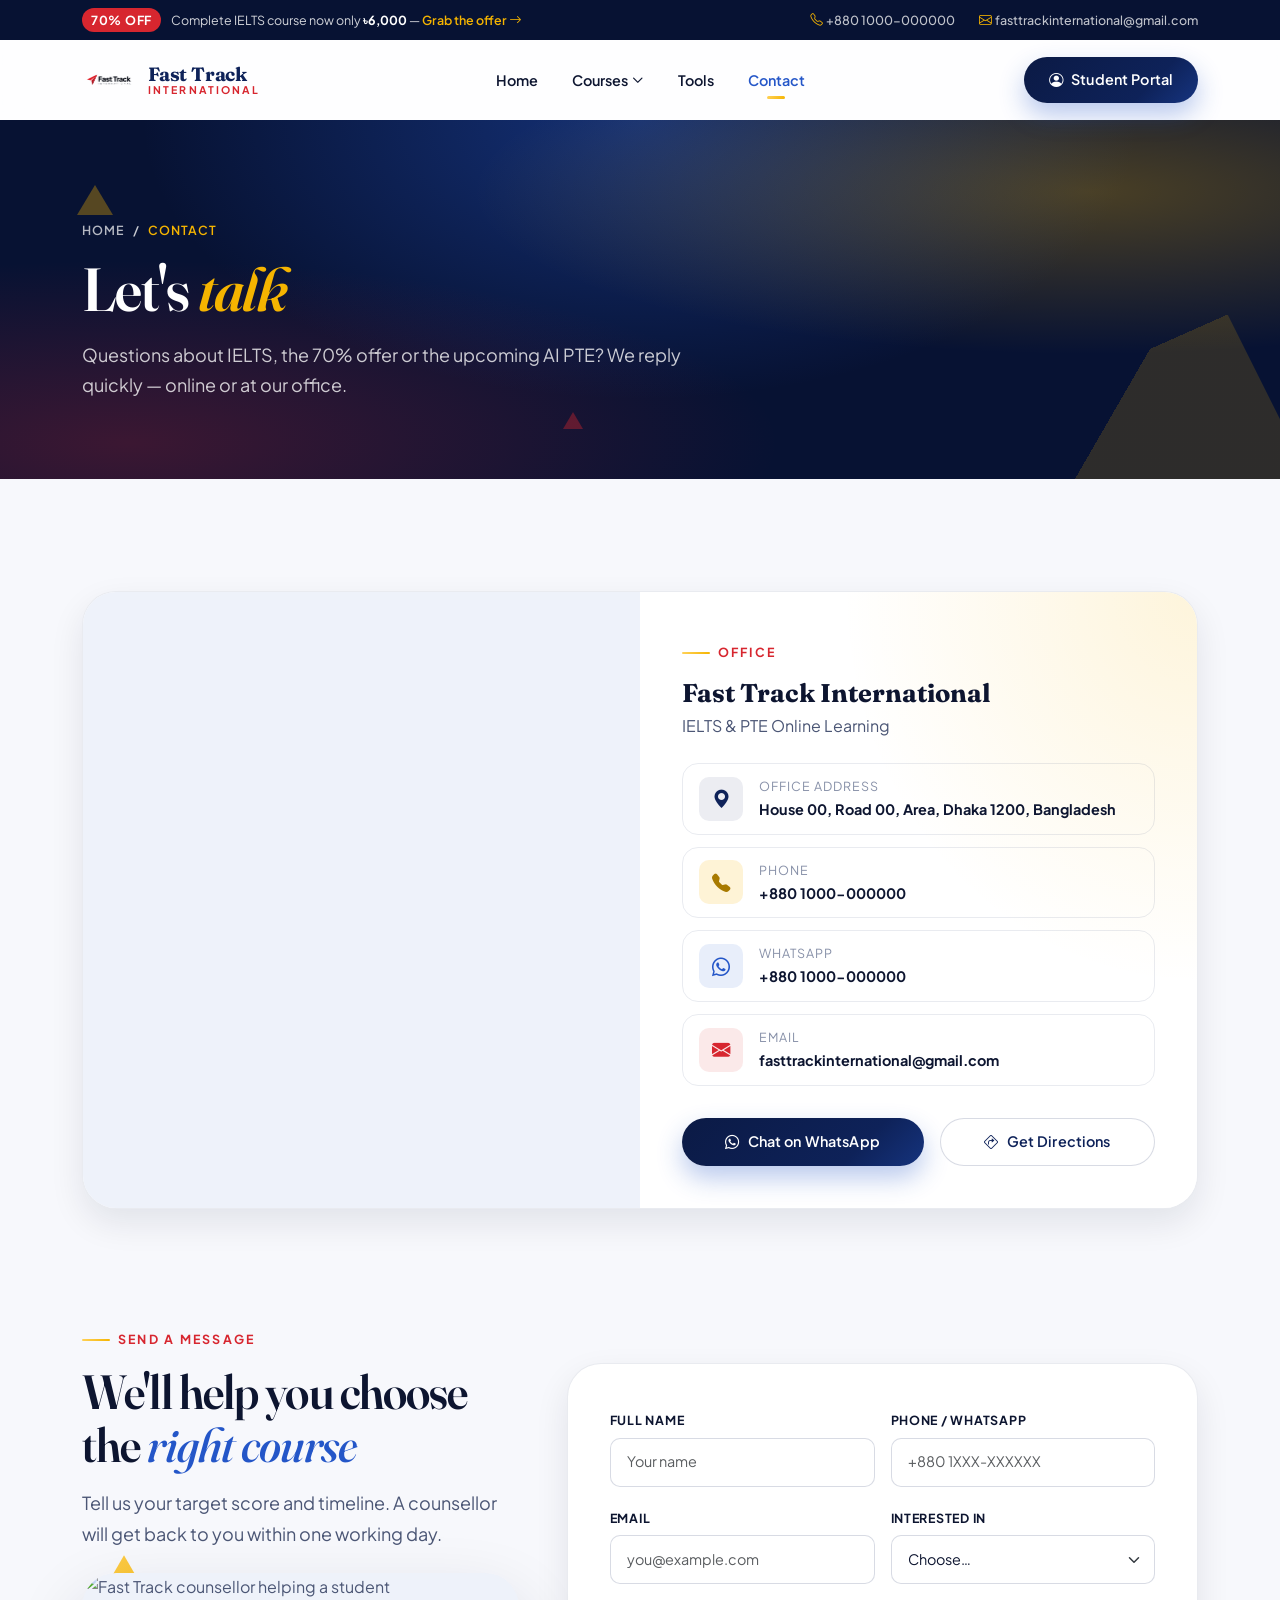
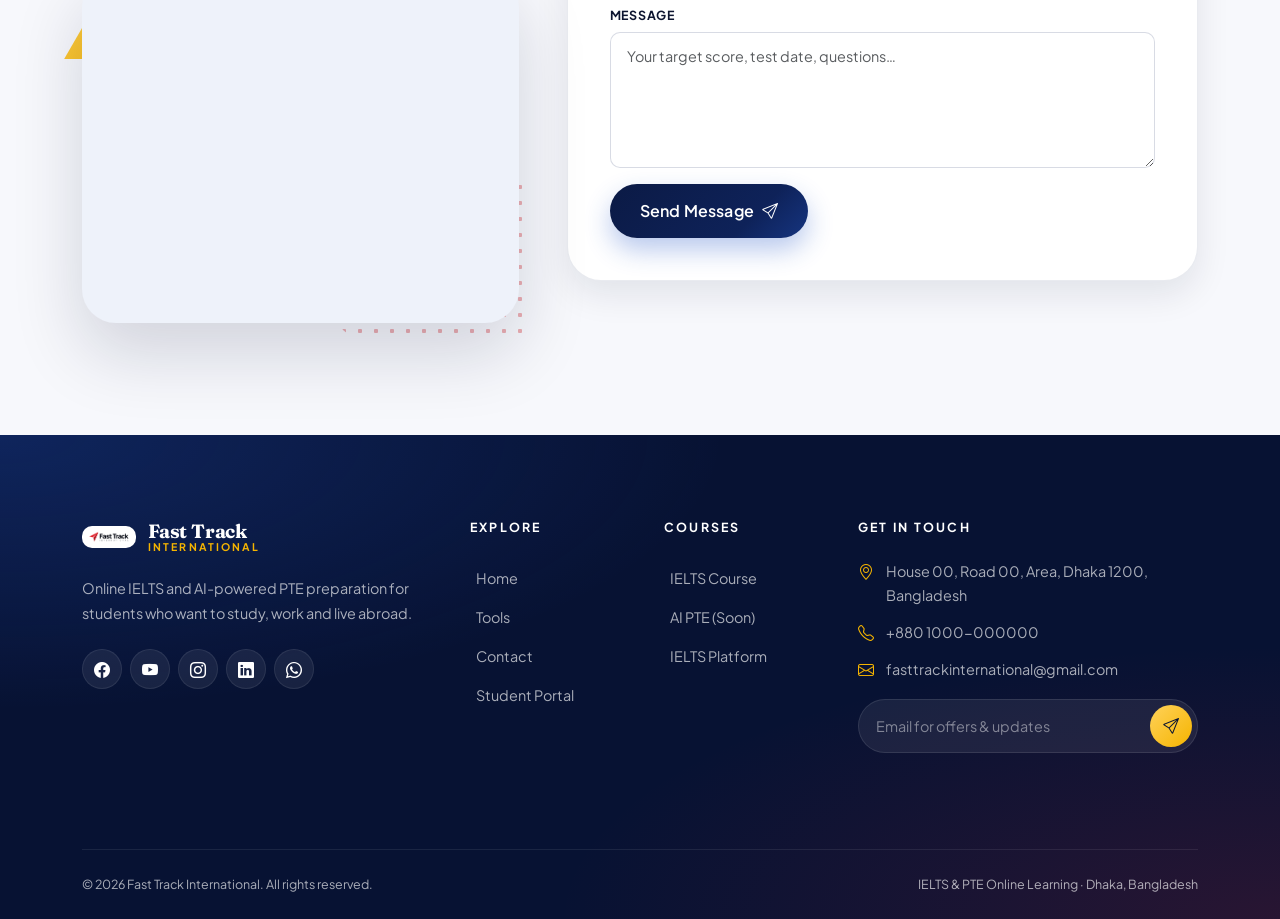
==== contact.html @ 52367333 "first commit" ====
<!DOCTYPE html>
<html lang="en">
<head>
  <meta charset="UTF-8">
  <meta name="viewport" content="width=device-width, initial-scale=1">
  <title>Contact | Fast Track International</title>
  <meta name="description" content="Contact Fast Track International — office address, phone, WhatsApp, email and map.">
  <meta name="theme-color" content="#0e2259">
  <meta property="og:title" content="Contact | Fast Track International">
  <meta property="og:description" content="Contact Fast Track International — office address, phone, WhatsApp, email and map.">
  <meta property="og:image" content="images/logo.jpg">
  <link rel="icon" type="image/png" href="images/favicon.png">

  <!-- Fonts -->
  <link rel="preconnect" href="https://fonts.googleapis.com">
  <link rel="preconnect" href="https://fonts.gstatic.com" crossorigin>
  <link href="https://fonts.googleapis.com/css2?family=Fraunces:ital,opsz,wght@0,9..144,500;0,9..144,600;0,9..144,700;0,9..144,800;1,9..144,500&family=Plus+Jakarta+Sans:wght@400;500;600;700;800&display=swap" rel="stylesheet">

  <!-- Bootstrap 5.3 + Bootstrap Icons -->
  <link href="https://cdn.jsdelivr.net/npm/bootstrap@5.3.3/dist/css/bootstrap.min.css" rel="stylesheet">
  <link href="https://cdn.jsdelivr.net/npm/bootstrap-icons@1.11.3/font/bootstrap-icons.min.css" rel="stylesheet">

  <link href="css/style.css" rel="stylesheet">
  <noscript><style>.reveal{opacity:1!important;transform:none!important}</style></noscript>
</head>
<body data-page="contact">

  <!-- ================= ANNOUNCEMENT BAR ================= -->
  <div class="topbar">
    <div class="container d-flex align-items-center justify-content-center justify-content-lg-between gap-3">
      <p class="m-0 text-center"><span class="tb-pill">70% OFF</span> Complete IELTS course now only <strong class="text-white">৳6,000</strong> — <a href="index.html#offer">Grab the offer <i class="bi bi-arrow-right"></i></a></p>
      <div class="topbar-links d-none d-lg-flex">
        <a href="tel:+8801000000000"><i class="bi bi-telephone"></i>+880 1000-000000</a>
        <a href="mailto:fasttrackinternational@gmail.com"><i class="bi bi-envelope"></i>fasttrackinternational@gmail.com</a>
      </div>
    </div>
  </div>

  <!-- ================= NAVBAR ================= -->
  <nav class="navbar navbar-expand-lg site-nav" aria-label="Main navigation">
    <div class="container">
      <a class="navbar-brand brand" href="index.html">
        <img src="images/logo-sm.jpg" alt="Fast Track International logo" width="54" height="47">
        <span class="brand-name"><strong>Fast Track</strong><small>International</small></span>
      </a>

      <button class="navbar-toggler" type="button" data-bs-toggle="collapse" data-bs-target="#siteMenu" aria-controls="siteMenu" aria-expanded="false" aria-label="Toggle navigation">
        <span></span><span></span><span></span>
      </button>

      <div class="collapse navbar-collapse" id="siteMenu">
        <ul class="navbar-nav mx-auto gap-lg-1">
          <li class="nav-item"><a class="nav-link" data-nav="home" href="index.html">Home</a></li>
          <li class="nav-item dropdown">
            <a class="nav-link dropdown-toggle" data-nav="courses" href="#" role="button" data-bs-toggle="dropdown" aria-expanded="false">Courses</a>
            <div class="dropdown-menu mega">
              <a class="mega-item" href="ielts.html">
                <span class="mi-icon mi-ielts">IELTS</span>
                <span><strong>IELTS Course <span class="tag-new">70% OFF</span></strong><small>Listening, Reading, Writing &amp; Speaking with certificate</small></span>
              </a>
              <a class="mega-item" href="pte.html">
                <span class="mi-icon mi-pte">PTE</span>
                <span><strong>AI PTE Course <span class="tag-soon">SOON</span></strong><small>AI scoring, mock tests &amp; analytics</small></span>
              </a>
            </div>
          </li>
          <li class="nav-item"><a class="nav-link" data-nav="tools" href="tools.html">Tools</a></li>
          <li class="nav-item"><a class="nav-link" data-nav="contact" href="contact.html">Contact</a></li>
        </ul>
        <a href="portal.html" class="btn btn-brand nav-cta" data-nav="portal"><i class="bi bi-person-circle"></i> Student Portal</a>
      </div>
    </div>
  </nav>

  <!-- ================= PAGE HEADER ================= -->
  <header class="page-hero">
    <span class="tri-deco" style="left:6%;top:18%;border-width:0 18px 30px 18px;border-color:transparent transparent rgba(245,180,0,.6) transparent"></span>
    <span class="tri-deco" style="left:44%;bottom:14%;border-width:0 10px 17px 10px;border-color:transparent transparent rgba(215,38,47,.7) transparent;animation-delay:-3s"></span>
    <div class="container">
      <nav class="crumbs" aria-label="Breadcrumb"><a href="index.html">Home</a> / <span>Contact</span></nav>
      <h1 class="reveal">Let's <em class='text-gold'>talk</em></h1>
      <p class="reveal" data-delay="120">Questions about IELTS, the 70% offer or the upcoming AI PTE? We reply quickly — online or at our office.</p>
    </div>
  </header>

  <!-- ================= MAP + CARD ================= -->
  <section class="section">
    <div class="container">
      <div class="location-wrap reveal">
        <div class="row g-0">
          <div class="col-lg-6">
            <div class="map-box">
              <!-- TODO: replace q= with your exact office address, or paste the embed URL from Google Maps → Share → Embed a map -->
              <iframe src="https://maps.google.com/maps?q=Dhaka%2C%20Bangladesh&z=14&output=embed" title="Fast Track International office on Google Maps" loading="lazy" referrerpolicy="no-referrer-when-downgrade" allowfullscreen></iframe>
            </div>
          </div>
          <div class="col-lg-6">
            <div class="contact-card">
              <span class="eyebrow">Office</span>
              <h3>Fast Track International</h3>
              <p class="m-0">IELTS &amp; PTE Online Learning</p>
              <!-- TODO: replace placeholder contact details -->
              <ul class="contact-list">
                <li><span class="ci ci-navy"><i class="bi bi-geo-alt-fill"></i></span><div><small>Office address</small><strong>House 00, Road 00, Area, Dhaka 1200, Bangladesh</strong></div></li>
                <li><span class="ci ci-gold"><i class="bi bi-telephone-fill"></i></span><div><small>Phone</small><a href="tel:+8801000000000"><strong>+880 1000-000000</strong></a></div></li>
                <li><span class="ci ci-blue"><i class="bi bi-whatsapp"></i></span><div><small>WhatsApp</small><a href="https://wa.me/8801000000000"><strong>+880 1000-000000</strong></a></div></li>
                <li><span class="ci ci-red"><i class="bi bi-envelope-fill"></i></span><div><small>Email</small><a href="mailto:fasttrackinternational@gmail.com"><strong>fasttrackinternational@gmail.com</strong></a></div></li>
              </ul>
              <div class="d-flex flex-wrap gap-3">
                <a href="https://wa.me/8801000000000" class="btn btn-brand flex-fill"><i class="bi bi-whatsapp"></i> Chat on WhatsApp</a>
                <a href="https://www.google.com/maps/search/?api=1&query=Dhaka%2C%20Bangladesh" class="btn btn-ghost flex-fill"><i class="bi bi-sign-turn-right"></i> Get Directions</a>
              </div>
            </div>
          </div>
        </div>
      </div>
    </div>
  </section>

  <!-- ================= FORM ================= -->
  <section class="section pt-0 overflow-hidden">
    <div class="container">
      <div class="row g-4 g-lg-5 align-items-center">
        <div class="col-lg-5 reveal from-left">
          <span class="eyebrow">Send a message</span>
          <h2 class="section-title">We'll help you choose the <span class="italic-accent text-blue">right course</span></h2>
          <p class="section-lead mb-4">Tell us your target score and timeline. A counsellor will get back to you within one working day.</p>
          <div class="split-media d-none d-lg-block">
            <img src="https://picsum.photos/seed/ft-contact/720/576" alt="Fast Track counsellor helping a student" loading="lazy" width="720" height="576">
          </div>
        </div>
        <div class="col-lg-7 reveal from-right">
          <form class="form-card ft-form js-validate" data-success="Thanks! Your message has been sent — we'll reply soon.">
            <div class="row g-3">
              <div class="col-md-6"><label class="form-label" for="cName">Full name</label><input id="cName" type="text" class="form-control" placeholder="Your name" required><div class="invalid-feedback">Please enter your name.</div></div>
              <div class="col-md-6"><label class="form-label" for="cPhone">Phone / WhatsApp</label><input id="cPhone" type="tel" class="form-control" placeholder="+880 1XXX-XXXXXX" required><div class="invalid-feedback">Enter a valid phone number.</div></div>
              <div class="col-md-6"><label class="form-label" for="cEmail">Email</label><input id="cEmail" type="email" class="form-control" placeholder="you@example.com" required><div class="invalid-feedback">Enter a valid email.</div></div>
              <div class="col-md-6"><label class="form-label" for="cCourse">Interested in</label><select id="cCourse" class="form-select" required><option value="">Choose…</option><option>IELTS Course (70% OFF)</option><option>AI PTE (early access)</option><option>Not sure yet</option></select><div class="invalid-feedback">Please choose an option.</div></div>
              <div class="col-12"><label class="form-label" for="cMsg">Message</label><textarea id="cMsg" class="form-control" rows="5" placeholder="Your target score, test date, questions…" required></textarea><div class="invalid-feedback">Please write a short message.</div></div>
              <div class="col-12 d-flex flex-wrap align-items-center gap-3">
                <button type="submit" class="btn btn-brand btn-lg">Send Message <i class="bi bi-send"></i></button>
                <p class="form-msg m-0"></p>
              </div>
            </div>
          </form>
        </div>
      </div>
    </div>
  </section>

  <!-- ================= FOOTER (dark) ================= -->
  <footer class="site-footer">
    <!-- <span class="footer-word" aria-hidden="true">Fast Track</span> -->
    <div class="container">
      <div class="row g-4 g-lg-5">
        <div class="col-lg-4">
          <a href="index.html" class="brand">
            <img src="images/logo-sm.jpg" alt="Fast Track International logo" width="58" height="51" loading="lazy">
            <span class="brand-name"><strong>Fast Track</strong><small>International</small></span>
          </a>
          <p class="f-about">Online IELTS and AI-powered PTE preparation for students who want to study, work and live abroad.</p>
          <div class="socials">
            <a href="#" aria-label="Facebook"><i class="bi bi-facebook"></i></a>
            <a href="#" aria-label="YouTube"><i class="bi bi-youtube"></i></a>
            <a href="#" aria-label="Instagram"><i class="bi bi-instagram"></i></a>
            <a href="#" aria-label="LinkedIn"><i class="bi bi-linkedin"></i></a>
            <a href="https://wa.me/8801000000000" aria-label="WhatsApp"><i class="bi bi-whatsapp"></i></a>
          </div>
        </div>
        <div class="col-6 col-lg-2">
          <h5>Explore</h5>
          <ul class="f-links">
            <li><a href="index.html">Home</a></li>
            <li><a href="tools.html">Tools</a></li>
            <li><a href="contact.html">Contact</a></li>
            <li><a href="portal.html">Student Portal</a></li>
          </ul>
        </div>
        <div class="col-6 col-lg-2">
          <h5>Courses</h5>
          <ul class="f-links">
            <li><a href="ielts.html">IELTS Course</a></li>
            <li><a href="pte.html">AI PTE (Soon)</a></li>
            <li><a href="https://fasttrackielts.academy/">IELTS Platform</a></li>
          </ul>
        </div>
        <div class="col-lg-4">
          <h5>Get in touch</h5>
          <!-- TODO: replace placeholder contact details -->
          <ul class="f-contact">
            <li><i class="bi bi-geo-alt"></i><span>House 00, Road 00, Area, Dhaka 1200, Bangladesh</span></li>
            <li><i class="bi bi-telephone"></i><a href="tel:+8801000000000">+880 1000-000000</a></li>
            <li><i class="bi bi-envelope"></i><a href="mailto:fasttrackinternational@gmail.com">fasttrackinternational@gmail.com</a></li>
          </ul>
          <form class="f-news js-validate" data-success="Subscribed — thanks!">
            <label for="fNews" class="visually-hidden">Email for updates</label>
            <input id="fNews" type="email" placeholder="Email for offers &amp; updates" required>
            <button type="submit" aria-label="Subscribe"><i class="bi bi-send"></i></button>
            <span class="form-msg"></span>
          </form>
        </div>
      </div>

      <div class="f-bottom">
        <span>&copy; <span class="js-year">2026</span> Fast Track International. All rights reserved.</span>
        <span>IELTS &amp; PTE Online Learning · Dhaka, Bangladesh</span>
      </div>
    </div>
  </footer>

  <button type="button" id="toTop" class="to-top" aria-label="Back to top"><i class="bi bi-arrow-up"></i></button>

  <!-- Scripts -->
  <script src="https://cdn.jsdelivr.net/npm/jquery@3.7.1/dist/jquery.min.js"></script>
  <script src="https://cdn.jsdelivr.net/npm/bootstrap@5.3.3/dist/js/bootstrap.bundle.min.js"></script>
  <script src="js/main.js"></script>
</body>
</html>
---- css/style.css ----
/* =====================================================================
   Fast Track International — IELTS & PTE
   Global stylesheet (all pages)
   Palette from logo: Navy/Royal Blue · Golden Yellow · Red (+ neutrals)
   ===================================================================== */

/* ---------------------------------------------------------------------
   1. Design tokens
   --------------------------------------------------------------------- */
:root {
  /* Brand — max 3 primary hues */
  --navy-900: #071233;
  --navy-800: #0b1a45;
  --navy: #0e2259;
  --blue: #2456c8;
  --blue-300: #6f93ea;
  --gold: #f5b400;
  --gold-300: #ffd25a;
  --gold-50: #fff7dd;
  --red: #d7262f;
  --red-300: #f2606a;

  /* Neutrals */
  --white: #ffffff;
  --paper: #f7f8fc;
  --paper-2: #eef2fa;
  --ink: #0d1530;
  --text: #4b5675;
  --muted: #8790a8;
  --line: rgba(14, 34, 89, 0.09);
  --line-strong: rgba(14, 34, 89, 0.16);

  /* Gradients */
  --g-navy: linear-gradient(135deg, var(--navy-800) 0%, var(--navy) 45%, var(--blue) 100%);
  --g-gold: linear-gradient(135deg, var(--gold-300) 0%, var(--gold) 100%);
  --g-red: linear-gradient(135deg, var(--red-300) 0%, var(--red) 100%);
  --g-brand: linear-gradient(90deg, var(--blue) 0%, var(--gold) 55%, var(--red) 100%);
  --g-mesh:
    radial-gradient(at 8% 12%, rgba(36, 86, 200, 0.16) 0, transparent 42%),
    radial-gradient(at 92% 8%, rgba(245, 180, 0, 0.18) 0, transparent 40%),
    radial-gradient(at 85% 92%, rgba(215, 38, 47, 0.10) 0, transparent 42%),
    radial-gradient(at 15% 95%, rgba(14, 34, 89, 0.08) 0, transparent 40%);

  /* Typography */
  --ff-display: "Fraunces", Georgia, "Times New Roman", serif;
  --ff-body: "Plus Jakarta Sans", system-ui, -apple-system, "Segoe UI", Roboto, sans-serif;
  --fs-xs: 0.78rem;
  --fs-sm: 0.9rem;
  --fs-md: 1rem;
  --fs-lg: 1.125rem;
  --fs-h4: 1.15rem;
  --fs-h3: clamp(1.3rem, 1.1rem + 0.6vw, 1.6rem);
  --fs-h2: clamp(1.9rem, 1.3rem + 2.2vw, 3rem);
  --fs-h1: clamp(2.5rem, 1.5rem + 4vw, 4.6rem);
  --fw-reg: 400;
  --fw-med: 500;
  --fw-semi: 600;
  --fw-bold: 700;
  --fw-black: 800;
  --lh-tight: 1.1;
  --lh-base: 1.7;

  /* Spacing */
  --sp-1: 0.25rem;
  --sp-2: 0.5rem;
  --sp-3: 0.75rem;
  --sp-4: 1rem;
  --sp-5: 1.5rem;
  --sp-6: 2rem;
  --sp-7: 3rem;
  --sp-8: 4rem;
  --section-y: clamp(4.5rem, 3rem + 5vw, 8rem);
  --nav-h: 80px;

  /* Radius */
  --r-xs: 6px;
  --r-sm: 10px;
  --r-md: 16px;
  --r-lg: 24px;
  --r-xl: 34px;
  --r-pill: 999px;

  /* Shadows */
  --sh-xs: 0 1px 3px rgba(13, 21, 48, 0.06);
  --sh-sm: 0 4px 14px rgba(13, 21, 48, 0.06);
  --sh-md: 0 14px 34px rgba(13, 21, 48, 0.09);
  --sh-lg: 0 30px 70px rgba(13, 21, 48, 0.16);
  --sh-navy: 0 12px 26px rgba(36, 86, 200, 0.32);
  --sh-gold: 0 12px 26px rgba(245, 180, 0, 0.38);
  --sh-red: 0 12px 26px rgba(215, 38, 47, 0.3);

  /* Motion */
  --ease: cubic-bezier(0.22, 1, 0.36, 1);
  --t-fast: 0.2s;
  --t-base: 0.4s;
  --t-slow: 0.9s;
}

/* ---------------------------------------------------------------------
   2. Base
   --------------------------------------------------------------------- */
*, *::before, *::after { box-sizing: border-box; }
html { scroll-padding-top: var(--nav-h); }
body {
  font-family: var(--ff-body);
  font-size: var(--fs-md);
  line-height: var(--lh-base);
  color: var(--text);
  background: var(--paper);
  overflow-x: clip;
  -webkit-font-smoothing: antialiased;
}
h1, h2, h3, h4, h5, h6 { color: var(--ink); line-height: var(--lh-tight); font-weight: var(--fw-bold); }
.ff-display, h1, h2, .h-display { font-family: var(--ff-display); font-weight: 600; letter-spacing: -0.02em; font-variation-settings: "opsz" 96; }
a { color: var(--blue); text-decoration: none; transition: color var(--t-fast); }
a:hover { color: var(--red); }
img { max-width: 100%; height: auto; display: block; }
::selection { background: var(--gold); color: var(--navy-900); }
.text-gold { color: var(--gold) !important; }
.text-red { color: var(--red) !important; }
.text-blue { color: var(--blue) !important; }
.text-grad {
  background: var(--g-brand);
  background-size: 200% auto;
  -webkit-background-clip: text;
  background-clip: text;
  color: transparent;
  animation: gradShift 6s ease-in-out infinite alternate;
}
.italic-accent { font-style: italic; font-weight: 500; }
.bg-paper-2 { background: var(--paper-2); }
.mesh { background: var(--g-mesh), var(--white); }
.mesh-soft { background: var(--g-mesh), var(--paper-2); }

/* ---------------------------------------------------------------------
   3. Buttons
   --------------------------------------------------------------------- */
.btn {
  --bs-btn-font-weight: var(--fw-semi);
  display: inline-flex;
  align-items: center;
  justify-content: center;
  gap: var(--sp-2);
  padding: 0.78rem 1.55rem;
  border: 0;
  border-radius: var(--r-pill);
  font-size: var(--fs-sm);
  letter-spacing: 0.01em;
  transition: transform var(--t-base) var(--ease), box-shadow var(--t-base) var(--ease), background-position var(--t-base), color var(--t-fast), background-color var(--t-fast);
}
.btn-lg { padding: 0.95rem 1.9rem; font-size: var(--fs-md); }
.btn i { transition: transform var(--t-base) var(--ease); }
.btn:hover i.bi-arrow-right { transform: translateX(4px); }
.btn:hover i.bi-arrow-up-right, .btn:hover i.bi-box-arrow-up-right { transform: translate(2px, -2px); }
.btn:focus-visible { outline: 3px solid var(--gold); outline-offset: 3px; }

.btn-brand { background: var(--g-navy); background-size: 170% auto; color: var(--white); box-shadow: var(--sh-navy); }
.btn-brand:hover { color: var(--white); background-position: right center; transform: translateY(-2px); }
.btn-gold { background: var(--g-gold); color: var(--navy-900); box-shadow: var(--sh-gold); }
.btn-gold:hover { color: var(--navy-900); transform: translateY(-2px); }
.btn-red { background: var(--g-red); color: var(--white); box-shadow: var(--sh-red); }
.btn-red:hover { color: var(--white); transform: translateY(-2px); }
.btn-ghost { background: var(--white); color: var(--navy); border: 1px solid var(--line-strong); }
.btn-ghost:hover { color: var(--navy); border-color: var(--gold); transform: translateY(-2px); box-shadow: var(--sh-sm); }
.btn-outline-light-ft { background: rgba(255, 255, 255, 0.08); color: var(--white); border: 1px solid rgba(255, 255, 255, 0.35); }
.btn-outline-light-ft:hover { background: var(--white); color: var(--navy); transform: translateY(-2px); }
.btn[disabled], .btn.is-disabled { opacity: 0.65; pointer-events: none; box-shadow: none; }

/* ---------------------------------------------------------------------
   4. Announcement bar + Navbar
   --------------------------------------------------------------------- */
.topbar {
  position: relative;
  z-index: 1031;
  background: var(--navy-900);
  color: rgba(255, 255, 255, 0.82);
  font-size: var(--fs-xs);
  padding: 0.5rem 0;
}
.topbar a { color: var(--gold); font-weight: var(--fw-semi); }
.topbar a:hover { color: var(--white); }
.topbar .tb-pill {
  display: inline-block;
  padding: 0.1rem 0.55rem;
  margin-right: var(--sp-2);
  border-radius: var(--r-pill);
  background: var(--red);
  color: var(--white);
  font-weight: var(--fw-bold);
  letter-spacing: 0.06em;
}
.topbar-links { display: flex; gap: var(--sp-5); }
.topbar-links a { color: rgba(255, 255, 255, 0.75); font-weight: var(--fw-med); }
.topbar-links i { color: var(--gold); margin-right: 4px; }

.site-nav {
  position: sticky;
  top: 0;
  z-index: 1030;
  min-height: var(--nav-h);
  background: rgba(255, 255, 255, 0.82);
  backdrop-filter: saturate(170%) blur(14px);
  -webkit-backdrop-filter: saturate(170%) blur(14px);
  border-bottom: 1px solid transparent;
  transition: box-shadow var(--t-base), border-color var(--t-base), min-height var(--t-base);
}
.site-nav.scrolled { box-shadow: var(--sh-sm); border-color: var(--line); min-height: 68px; }
.brand { display: flex; align-items: center; gap: var(--sp-3); }
.brand img { width: 54px; height: auto; border-radius: var(--r-sm); mix-blend-mode: multiply; }
.brand-name { display: flex; flex-direction: column; line-height: 1.05; }
.brand-name strong { font-family: var(--ff-display); font-size: 1.2rem; color: var(--navy); font-weight: 700; letter-spacing: -0.01em; }
.brand-name small { font-size: 0.66rem; font-weight: var(--fw-bold); letter-spacing: 0.2em; color: var(--red); text-transform: uppercase; }

.site-nav .nav-link {
  position: relative;
  color: var(--ink);
  font-weight: var(--fw-semi);
  font-size: var(--fs-sm);
  padding: 0.55rem 0.95rem !important;
  border-radius: var(--r-pill);
}
.site-nav .nav-link:hover, .site-nav .nav-link.active, .site-nav .show > .nav-link { color: var(--blue); }
.site-nav .nav-link.active::after {
  content: "";
  position: absolute;
  left: 50%; bottom: 2px;
  width: 18px; height: 3px;
  border-radius: 3px;
  background: var(--g-gold);
  transform: translateX(-50%);
}
.site-nav .dropdown-toggle::after { border: 0; content: "\F282"; font-family: "bootstrap-icons"; font-size: 0.7rem; vertical-align: 0; margin-left: 4px; transition: transform var(--t-base) var(--ease); }
.site-nav .dropdown-toggle.show::after { transform: rotate(180deg); }
.site-nav .dropdown-toggle.active::after { position: static; width: auto; height: auto; background: none; transform: none; }

.dropdown-menu.mega {
  min-width: 320px;
  padding: var(--sp-3);
  border: 1px solid var(--line);
  border-radius: var(--r-md);
  box-shadow: var(--sh-lg);
  margin-top: 0.6rem !important;
}
.mega-item {
  display: flex;
  gap: var(--sp-3);
  align-items: center;
  padding: var(--sp-3);
  border-radius: var(--r-sm);
  color: var(--ink);
  transition: background var(--t-fast);
}
.mega-item:hover { background: var(--paper-2); color: var(--ink); }
.mega-item .mi-icon { flex-shrink: 0; width: 42px; height: 42px; display: grid; place-items: center; border-radius: var(--r-sm); font-weight: var(--fw-black); font-size: 0.72rem; color: var(--white); }
.mega-item strong { display: block; font-size: var(--fs-sm); }
.mega-item small { display: block; color: var(--muted); font-size: var(--fs-xs); line-height: 1.4; }
.mi-ielts { background: var(--g-red); }
.mi-pte { background: var(--g-navy); }
.tag-soon { display: inline-block; margin-left: 6px; padding: 1px 7px; border-radius: var(--r-pill); background: var(--gold-50); color: #9a6f00; font-size: 0.65rem; font-weight: var(--fw-bold); letter-spacing: 0.04em; vertical-align: middle; }
.tag-new { display: inline-block; margin-left: 6px; padding: 1px 7px; border-radius: var(--r-pill); background: rgba(215, 38, 47, 0.1); color: var(--red); font-size: 0.65rem; font-weight: var(--fw-bold); letter-spacing: 0.04em; vertical-align: middle; }

.navbar-toggler { border: 0; padding: var(--sp-2); display: flex; flex-direction: column; gap: 5px; box-shadow: none !important; }
.navbar-toggler span { width: 24px; height: 2px; border-radius: 2px; background: var(--navy); transition: transform var(--t-base) var(--ease), opacity var(--t-fast); }
.navbar-toggler[aria-expanded="true"] span:nth-child(1) { transform: translateY(7px) rotate(45deg); }
.navbar-toggler[aria-expanded="true"] span:nth-child(2) { opacity: 0; }
.navbar-toggler[aria-expanded="true"] span:nth-child(3) { transform: translateY(-7px) rotate(-45deg); }

@media (max-width: 991.98px) {
  .site-nav .navbar-collapse { margin: var(--sp-3) 0; padding: var(--sp-4); background: var(--white); border-radius: var(--r-md); box-shadow: var(--sh-md); }
  .site-nav .nav-link.active::after { left: 0.95rem; transform: none; }
  .dropdown-menu.mega { box-shadow: none; border: 0; padding: 0 0 0 var(--sp-3); margin: 0 !important; }
  .nav-cta { width: 100%; margin-top: var(--sp-3); }
}

/* ---------------------------------------------------------------------
   5. Section scaffolding
   --------------------------------------------------------------------- */
.section { position: relative; padding: var(--section-y) 0; }
.section-sm { padding: calc(var(--section-y) * 0.6) 0; }
.eyebrow {
  display: inline-flex;
  align-items: center;
  gap: var(--sp-2);
  margin-bottom: var(--sp-4);
  font-size: var(--fs-xs);
  font-weight: var(--fw-bold);
  letter-spacing: 0.18em;
  text-transform: uppercase;
  color: var(--red);
}
.eyebrow::before { content: ""; width: 28px; height: 2px; background: var(--g-gold); border-radius: 2px; }
.eyebrow.center::after { content: ""; width: 28px; height: 2px; background: var(--g-gold); border-radius: 2px; }
.eyebrow.light { color: var(--gold); }
.section-head { max-width: 680px; margin-bottom: var(--sp-7); }
.section-head.center { margin-inline: auto; text-align: center; }
.section-title { font-size: var(--fs-h2); margin-bottom: var(--sp-4); }
.section-lead { font-size: var(--fs-lg); margin: 0; }

/* Page header (inner pages) */
.page-hero {
  position: relative;
  overflow: hidden;
  padding: clamp(4rem, 3rem + 4vw, 7rem) 0 clamp(3.5rem, 2.5rem + 3vw, 5.5rem);
  background: var(--navy-900);
  color: rgba(255, 255, 255, 0.78);
  isolation: isolate;
}
.page-hero::before {
  content: "";
  position: absolute;
  inset: 0;
  z-index: -1;
  background:
    radial-gradient(at 85% 20%, rgba(245, 180, 0, 0.28) 0, transparent 40%),
    radial-gradient(at 10% 90%, rgba(215, 38, 47, 0.25) 0, transparent 40%),
    radial-gradient(at 50% 0%, rgba(36, 86, 200, 0.45) 0, transparent 55%);
}
.page-hero::after {
  content: "";
  position: absolute;
  right: -60px; bottom: -60px;
  z-index: -1;
  width: 380px; height: 380px;
  background: conic-gradient(from 210deg, transparent 0 60%, rgba(245, 180, 0, 0.16) 60% 100%);
  clip-path: polygon(50% 0, 100% 100%, 0 100%);
  animation: spinSlow 40s linear infinite;
}
.page-hero h1 { color: var(--white); font-size: clamp(2.2rem, 1.4rem + 3vw, 3.8rem); margin-bottom: var(--sp-4); }
.page-hero p { max-width: 620px; font-size: var(--fs-lg); margin: 0; }
.crumbs { display: flex; flex-wrap: wrap; gap: var(--sp-2); margin-bottom: var(--sp-4); font-size: var(--fs-xs); letter-spacing: 0.08em; text-transform: uppercase; font-weight: var(--fw-semi); }
.crumbs a { color: rgba(255, 255, 255, 0.7); }
.crumbs a:hover { color: var(--gold); }
.crumbs span { color: var(--gold); }
.tri-deco { position: absolute; z-index: -1; width: 0; height: 0; border-style: solid; opacity: 0.55; animation: floatY 7s ease-in-out infinite; }

/* ---------------------------------------------------------------------
   6. HOME — Hero (triangular composition)
   --------------------------------------------------------------------- */
.hero {
  position: relative;
  overflow: hidden;
  padding: clamp(3rem, 2rem + 4vw, 6rem) 0 clamp(4rem, 3rem + 5vw, 8rem);
  background: var(--g-mesh), var(--white);
  isolation: isolate;
}
.hero-grid-bg {
  position: absolute;
  inset: 0;
  z-index: -1;
  background-image:
    linear-gradient(60deg, transparent 49.5%, var(--line) 49.5% 50.5%, transparent 50.5%),
    linear-gradient(-60deg, transparent 49.5%, var(--line) 49.5% 50.5%, transparent 50.5%);
  background-size: 80px 138px;
  -webkit-mask-image: radial-gradient(ellipse at 70% 40%, #000 0%, transparent 65%);
  mask-image: radial-gradient(ellipse at 70% 40%, #000 0%, transparent 65%);
  opacity: 0.8;
}
.hero-badge {
  display: inline-flex;
  align-items: center;
  gap: var(--sp-2);
  padding: 0.35rem 0.4rem 0.35rem 0.4rem;
  padding-right: 1rem;
  margin-bottom: var(--sp-5);
  border-radius: var(--r-pill);
  background: var(--white);
  border: 1px solid var(--line);
  box-shadow: var(--sh-sm);
  font-size: var(--fs-xs);
  font-weight: var(--fw-semi);
  color: var(--ink);
}
.hero-badge b { padding: 0.15rem 0.6rem; border-radius: var(--r-pill); background: var(--g-red); color: var(--white); font-weight: var(--fw-bold); }
.hero h1 { font-size: var(--fs-h1); margin-bottom: var(--sp-5); }
.hero h1 em { font-style: italic; font-weight: 500; color: var(--blue); }
.hero-lead { font-size: var(--fs-lg); max-width: 540px; margin-bottom: var(--sp-6); }

.play-cta { display: inline-flex; align-items: center; gap: var(--sp-3); background: none; border: 0; padding: 0; color: var(--ink); font-weight: var(--fw-semi); font-size: var(--fs-sm); }
.play-cta .play-btn { position: relative; width: 56px; height: 56px; display: grid; place-items: center; border-radius: 50%; background: var(--g-red); color: var(--white); font-size: 1.5rem; box-shadow: var(--sh-red); transition: transform var(--t-base) var(--ease); }
.play-cta .play-btn i { margin-left: 3px; }
.play-cta .play-btn::before, .play-cta .play-btn::after { content: ""; position: absolute; inset: 0; border-radius: 50%; border: 2px solid var(--red); animation: pulseRing 2.4s var(--ease) infinite; }
.play-cta .play-btn::after { animation-delay: 1.2s; }
.play-cta:hover .play-btn { transform: scale(1.08); }
.play-cta small { display: block; color: var(--muted); font-weight: var(--fw-med); font-size: var(--fs-xs); }

.hero-trust { display: flex; align-items: center; gap: var(--sp-4); margin-top: var(--sp-7); }
.avatars { display: flex; }
.avatars img { width: 42px; height: 42px; border-radius: 50%; border: 3px solid var(--white); object-fit: cover; margin-left: -12px; box-shadow: var(--sh-xs); }
.avatars img:first-child { margin-left: 0; }
.hero-trust strong { display: block; color: var(--ink); font-size: var(--fs-sm); }
.hero-trust span { font-size: var(--fs-xs); color: var(--muted); }
.hero-trust .stars { color: var(--gold); font-size: 0.75rem; letter-spacing: 2px; }

/* Triangle mosaic */
.tri-stage { position: relative; width: 100%; max-width: 600px; aspect-ratio: 1 / 0.92; margin-inline: auto; }
.tri { position: absolute; overflow: hidden; transition: transform var(--t-slow) var(--ease); }
.tri img { width: 100%; height: 100%; object-fit: cover; transition: transform 1.2s var(--ease); background: var(--paper-2); }
.tri-main { inset: 0 6% 8% 6%; clip-path: polygon(50% 0, 100% 100%, 0 100%); filter: drop-shadow(0 30px 40px rgba(13, 21, 48, 0.25)); }
.tri-left { left: -4%; top: 4%; width: 42%; height: 46%; clip-path: polygon(0 0, 100% 0, 50% 100%); }
.tri-right { right: -4%; top: 14%; width: 34%; height: 38%; clip-path: polygon(0 0, 100% 0, 50% 100%); }
.tri-stage:hover .tri-main img { transform: scale(1.05); }
.tri-outline { position: absolute; inset: -3% 1% 3% 1%; clip-path: polygon(50% 0, 100% 100%, 0 100%); background: var(--g-gold); z-index: -1; animation: triBreath 6s ease-in-out infinite; }
.tri-outline::after { content: ""; position: absolute; inset: 6px; clip-path: inherit; background: var(--white); }
.tri-solid { position: absolute; clip-path: polygon(50% 0, 100% 100%, 0 100%); animation: floatY 6s ease-in-out infinite; }
.ts-1 { width: 70px; height: 60px; background: var(--g-red); left: 2%; bottom: 4%; }
.ts-2 { width: 44px; height: 38px; background: var(--g-navy); right: 8%; bottom: 0; animation-delay: -2s; }
.ts-3 { width: 30px; height: 26px; background: var(--g-gold); left: 46%; top: -6%; animation-delay: -4s; }

.tri-play {
  position: absolute;
  left: 50%; top: 62%;
  transform: translate(-50%, -50%);
  z-index: 3;
  width: 92px; height: 92px;
  display: grid; place-items: center;
  border: 0;
  border-radius: 50%;
  background: rgba(255, 255, 255, 0.92);
  color: var(--red);
  font-size: 2.2rem;
  box-shadow: var(--sh-lg);
  transition: transform var(--t-base) var(--ease);
}
.tri-play i { margin-left: 5px; }
.tri-play::before { content: ""; position: absolute; inset: -12px; border-radius: 50%; border: 2px dashed rgba(255, 255, 255, 0.85); animation: spinSlow 14s linear infinite; }
.tri-play:hover { transform: translate(-50%, -50%) scale(1.08); }

.float-chip {
  position: absolute;
  z-index: 4;
  display: flex;
  align-items: center;
  gap: var(--sp-3);
  padding: var(--sp-3) var(--sp-4);
  background: rgba(255, 255, 255, 0.95);
  border-radius: var(--r-md);
  box-shadow: var(--sh-md);
  animation: floatY 5s ease-in-out infinite;
}
.float-chip strong { display: block; color: var(--ink); font-size: var(--fs-sm); line-height: 1.2; }
.float-chip small { display: block; color: var(--muted); font-size: var(--fs-xs); }
.float-chip .fc-ic { width: 38px; height: 38px; display: grid; place-items: center; border-radius: var(--r-sm); font-size: 1.1rem; }
.fc-a { left: 0; bottom: 18%; }
.fc-b { right: 0; top: 0; animation-delay: -2.5s; }
.ic-gold { background: var(--g-gold); color: var(--navy-900); }
.ic-red { background: var(--g-red); color: var(--white); }
.ic-navy { background: var(--g-navy); color: var(--white); }
@media (max-width: 575.98px) {
  .fc-a { left: -4px; bottom: 6%; }
  .fc-b { right: -4px; top: -4%; }
  .float-chip { padding: var(--sp-2) var(--sp-3); }
  .tri-play { width: 72px; height: 72px; font-size: 1.7rem; }
}

/* Video modal */
.video-modal .modal-dialog { max-width: min(960px, 94vw); }
.video-modal .modal-content { background: transparent; border: 0; border-radius: var(--r-lg); }
.video-modal .vm-frame {
  position: relative;
  padding: 6px;
  border-radius: var(--r-lg);
  background: var(--g-brand);
  box-shadow: 0 40px 100px rgba(0, 0, 0, 0.5);
}
.video-modal .vm-frame .ratio { border-radius: calc(var(--r-lg) - 6px); overflow: hidden; background: #000; }
.video-modal .vm-close {
  position: absolute;
  top: -18px; right: -18px;
  z-index: 2;
  width: 44px; height: 44px;
  display: grid; place-items: center;
  border: 0;
  border-radius: 50%;
  background: var(--white);
  color: var(--navy);
  font-size: 1.3rem;
  box-shadow: var(--sh-md);
  transition: transform var(--t-base) var(--ease), background var(--t-fast), color var(--t-fast);
}
.video-modal .vm-close:hover { transform: rotate(90deg); background: var(--red); color: var(--white); }
.video-modal .vm-caption { margin-top: var(--sp-4); text-align: center; color: rgba(255, 255, 255, 0.85); font-size: var(--fs-sm); }
.video-modal .vm-caption strong { color: var(--gold); }
.video-modal.fade .modal-dialog { transform: scale(0.92) translateY(20px); transition: transform 0.45s var(--ease); }
.video-modal.show .modal-dialog { transform: none; }
.modal-backdrop.show { opacity: 0.82; background: var(--navy-900); }
@media (max-width: 575.98px) { .video-modal .vm-close { top: -54px; right: 0; } }

/* ---------------------------------------------------------------------
   7. HOME — 70% OFF banner
   --------------------------------------------------------------------- */
.offer-band {
  position: relative;
  overflow: hidden;
  border-radius: var(--r-xl);
  background: var(--navy-900);
  color: rgba(255, 255, 255, 0.82);
  padding: clamp(2rem, 1.2rem + 3vw, 3.5rem);
  isolation: isolate;
  box-shadow: var(--sh-lg);
}
.offer-band::before {
  content: "";
  position: absolute;
  inset: 0;
  z-index: -2;
  background:
    radial-gradient(at 0% 0%, rgba(36, 86, 200, 0.55) 0, transparent 50%),
    radial-gradient(at 100% 100%, rgba(215, 38, 47, 0.45) 0, transparent 45%),
    radial-gradient(at 70% 0%, rgba(245, 180, 0, 0.25) 0, transparent 40%);
}
.offer-band::after {
  content: "";
  position: absolute;
  inset: 0;
  z-index: -1;
  background-image: repeating-linear-gradient(-45deg, rgba(255, 255, 255, 0.035) 0 2px, transparent 2px 18px);
}
.offer-ghost {
  position: absolute;
  right: -2%;
  top: 50%;
  transform: translateY(-50%);
  z-index: -1;
  font-family: var(--ff-display);
  font-weight: 800;
  font-size: clamp(9rem, 6rem + 14vw, 22rem);
  line-height: 0.8;
  color: transparent;
  -webkit-text-stroke: 2px rgba(255, 255, 255, 0.05);
  pointer-events: none;
  user-select: none;
}
.offer-stamp {
  position: relative;
  width: clamp(170px, 140px + 8vw, 230px);
  aspect-ratio: 1;
  margin-inline: auto;
  display: grid;
  place-items: center;
  text-align: center;
  color: var(--navy-900);
}
.offer-stamp::before {
  content: "";
  position: absolute;
  inset: 0;
  background: var(--g-gold);
  clip-path: polygon(50% 0%, 61% 10%, 75% 6%, 79% 20%, 93% 25%, 90% 39%, 100% 50%, 90% 61%, 93% 75%, 79% 80%, 75% 94%, 61% 90%, 50% 100%, 39% 90%, 25% 94%, 21% 80%, 7% 75%, 10% 61%, 0% 50%, 10% 39%, 7% 25%, 21% 20%, 25% 6%, 39% 10%);
  animation: spinSlow 30s linear infinite;
  box-shadow: var(--sh-gold);
}
.offer-stamp::after { content: ""; position: absolute; inset: 14%; border-radius: 50%; border: 2px dashed rgba(7, 18, 51, 0.35); }
.offer-stamp .os-inner { position: relative; z-index: 1; line-height: 1; }
.offer-stamp .os-num { display: block; font-family: var(--ff-display); font-weight: 800; font-size: clamp(3rem, 2.4rem + 2vw, 4.2rem); letter-spacing: -0.04em; }
.offer-stamp .os-num sup { font-size: 0.45em; top: -0.9em; }
.offer-stamp .os-off { display: inline-block; margin-top: 4px; padding: 3px 12px; border-radius: var(--r-pill); background: var(--red); color: var(--white); font-weight: var(--fw-black); letter-spacing: 0.2em; font-size: 0.8rem; }

.offer-band h2 { color: var(--white); font-size: clamp(1.8rem, 1.2rem + 2.2vw, 2.9rem); margin-bottom: var(--sp-3); }
.offer-band h2 em { color: var(--gold); }
.offer-price { display: flex; align-items: baseline; flex-wrap: wrap; gap: var(--sp-3); margin: var(--sp-4) 0 var(--sp-5); }
.offer-price del { color: rgba(255, 255, 255, 0.5); font-size: var(--fs-lg); text-decoration-color: var(--red); text-decoration-thickness: 2px; }
.offer-price strong { font-family: var(--ff-display); color: var(--white); font-size: 2.4rem; line-height: 1; }
.offer-price span { font-size: var(--fs-sm); }
.countdown { display: flex; gap: var(--sp-2); flex-wrap: wrap; }
.countdown .cd-box { min-width: 64px; padding: var(--sp-2) var(--sp-3); text-align: center; border-radius: var(--r-sm); background: rgba(255, 255, 255, 0.08); border: 1px solid rgba(255, 255, 255, 0.14); }
.countdown .cd-box b { display: block; color: var(--white); font-size: 1.45rem; line-height: 1.1; font-variant-numeric: tabular-nums; }
.countdown .cd-box small { font-size: 0.65rem; letter-spacing: 0.14em; text-transform: uppercase; color: rgba(255, 255, 255, 0.6); }
.cd-label { font-size: var(--fs-xs); letter-spacing: 0.14em; text-transform: uppercase; color: var(--gold); font-weight: var(--fw-bold); margin-bottom: var(--sp-2); }
.ribbon-corner {
  position: absolute;
  top: 22px; left: -46px;
  width: 180px;
  padding: 6px 0;
  transform: rotate(-45deg);
  background: var(--g-red);
  color: var(--white);
  text-align: center;
  font-size: 0.7rem;
  font-weight: var(--fw-black);
  letter-spacing: 0.18em;
  box-shadow: var(--sh-red);
}

/* ---------------------------------------------------------------------
   8. HOME — IELTS fee split box
   --------------------------------------------------------------------- */
.fee-box {
  display: grid;
  grid-template-columns: 1fr;
  border-radius: var(--r-xl);
  overflow: hidden;
  background: var(--white);
  box-shadow: var(--sh-lg);
  border: 1px solid var(--line);
}
@media (min-width: 992px) { .fee-box { grid-template-columns: 1.35fr 1fr; } }
.fee-mosaic { display: grid; grid-template-columns: 1fr 1fr; grid-auto-rows: minmax(220px, 1fr); }
.fm-cell { position: relative; overflow: hidden; }
.fm-text { padding: clamp(1.4rem, 1rem + 1.5vw, 2.2rem); display: flex; flex-direction: column; justify-content: center; }
.fm-text .fm-ic { width: 52px; height: 52px; display: grid; place-items: center; border-radius: var(--r-md); font-size: 1.4rem; margin-bottom: var(--sp-4); }
.fm-text h3 { font-family: var(--ff-display); font-size: var(--fs-h3); margin-bottom: var(--sp-2); }
.fm-text p { margin: 0; font-size: var(--fs-sm); }
.fm-text.t1 { background: var(--paper-2); }
.fm-text.t2 { background: var(--gold-50); }
.fm-img img { width: 100%; height: 100%; object-fit: cover; transition: transform 1.2s var(--ease); background: var(--paper-2); }
.fm-img:hover img { transform: scale(1.07); }
.fm-img .fm-tag { position: absolute; left: var(--sp-4); bottom: var(--sp-4); padding: 0.3rem 0.8rem; border-radius: var(--r-pill); background: rgba(255, 255, 255, 0.94); color: var(--ink); font-size: var(--fs-xs); font-weight: var(--fw-bold); box-shadow: var(--sh-sm); }
.fm-img .fm-tag i { color: var(--red); margin-right: 4px; }
@media (max-width: 575.98px) { .fee-mosaic { grid-auto-rows: minmax(170px, auto); } .fm-text { padding: var(--sp-4); } .fm-text .fm-ic { width: 42px; height: 42px; font-size: 1.15rem; margin-bottom: var(--sp-3); } }

.fee-panel {
  position: relative;
  padding: clamp(1.8rem, 1.2rem + 2vw, 3rem);
  background: var(--g-navy);
  color: rgba(255, 255, 255, 0.8);
  overflow: hidden;
  isolation: isolate;
}
.fee-panel::before { content: ""; position: absolute; right: -80px; top: -80px; width: 260px; height: 260px; border-radius: 50%; background: radial-gradient(rgba(245, 180, 0, 0.45), transparent 65%); z-index: -1; }
.fee-panel::after { content: ""; position: absolute; left: -40px; bottom: -40px; width: 160px; height: 140px; clip-path: polygon(50% 0, 100% 100%, 0 100%); background: rgba(255, 255, 255, 0.05); z-index: -1; }
.fee-panel .fp-top { display: flex; justify-content: space-between; align-items: center; gap: var(--sp-3); margin-bottom: var(--sp-5); }
.fee-panel .fp-label { font-size: var(--fs-xs); letter-spacing: 0.18em; text-transform: uppercase; color: var(--gold); font-weight: var(--fw-bold); }
.fee-panel .fp-off { padding: 0.3rem 0.8rem; border-radius: var(--r-pill); background: var(--g-red); color: var(--white); font-size: var(--fs-xs); font-weight: var(--fw-black); letter-spacing: 0.08em; animation: wiggle 3.5s ease-in-out infinite; }
.fee-panel h3 { color: var(--white); font-family: var(--ff-display); font-size: 1.6rem; margin-bottom: var(--sp-2); }
.fee-panel .fp-price { display: flex; align-items: flex-end; gap: var(--sp-3); margin: var(--sp-4) 0 var(--sp-1); flex-wrap: wrap; }
.fee-panel .fp-price strong { font-family: var(--ff-display); color: var(--white); font-size: clamp(3rem, 2.4rem + 2vw, 4rem); line-height: 0.9; letter-spacing: -0.03em; }
.fee-panel .fp-price strong small { font-size: 0.5em; vertical-align: top; margin-right: 2px; color: var(--gold); }
.fee-panel .fp-price del { color: rgba(255, 255, 255, 0.5); text-decoration-color: var(--red); text-decoration-thickness: 2px; margin-bottom: 6px; }
.fee-panel .fp-note { font-size: var(--fs-xs); color: rgba(255, 255, 255, 0.6); }
.fee-panel .fp-save { display: inline-block; margin-top: var(--sp-2); padding: 2px 10px; border-radius: var(--r-xs); background: rgba(245, 180, 0, 0.14); color: var(--gold); font-size: var(--fs-xs); font-weight: var(--fw-bold); }
.check-list { list-style: none; padding: 0; margin: var(--sp-5) 0 var(--sp-6); display: grid; gap: var(--sp-2); }
.check-list li { display: flex; gap: var(--sp-2); align-items: flex-start; font-size: var(--fs-sm); }
.check-list li i { flex-shrink: 0; width: 20px; height: 20px; display: grid; place-items: center; margin-top: 3px; border-radius: 50%; background: var(--gold); color: var(--navy-900); font-size: 0.75rem; }
.fee-panel .check-list li { color: rgba(255, 255, 255, 0.88); }
.fp-actions { display: flex; flex-wrap: wrap; gap: var(--sp-3); }
.fp-actions .btn { flex: 1 1 160px; }

/* ---------------------------------------------------------------------
   9. Platform cards (Home + Tools)
   --------------------------------------------------------------------- */
.plat-card {
  position: relative;
  height: 100%;
  display: flex;
  flex-direction: column;
  background: var(--white);
  border: 1px solid var(--line);
  border-radius: var(--r-xl);
  overflow: hidden;
  box-shadow: var(--sh-md);
  transition: transform var(--t-base) var(--ease), box-shadow var(--t-base) var(--ease);
}
.plat-card:hover { transform: translateY(-8px); box-shadow: var(--sh-lg); }
.plat-media { position: relative; aspect-ratio: 16 / 9; overflow: hidden; background: var(--paper-2); }
.plat-media img { width: 100%; height: 100%; object-fit: cover; transition: transform 1.2s var(--ease); }
.plat-card:hover .plat-media img { transform: scale(1.06); }
.plat-media::after { content: ""; position: absolute; inset: 0; background: linear-gradient(180deg, transparent 45%, rgba(7, 18, 51, 0.65)); }
.plat-media .pm-code { position: absolute; right: var(--sp-5); bottom: var(--sp-4); z-index: 1; font-family: var(--ff-display); font-size: 2.4rem; font-weight: 800; color: var(--white); letter-spacing: -0.03em; line-height: 1; }
.plat-body { flex: 1; display: flex; flex-direction: column; padding: var(--sp-6); }
.plat-body h3 { font-family: var(--ff-display); font-size: 1.65rem; margin-bottom: var(--sp-1); }
.plat-sub { font-weight: var(--fw-semi); font-size: var(--fs-sm); margin-bottom: var(--sp-4); }
.plat-ielts .plat-sub { color: var(--red); }
.plat-pte .plat-sub { color: var(--blue); }
.plat-list { list-style: none; padding: 0; margin: 0 0 var(--sp-6); flex: 1; display: grid; gap: var(--sp-2); }
.plat-list li { display: flex; gap: var(--sp-2); font-size: var(--fs-sm); }
.plat-list li i { color: var(--gold); font-size: 1.05rem; line-height: 1.5; }
.plat-foot { display: flex; align-items: center; justify-content: space-between; gap: var(--sp-3); flex-wrap: wrap; }
.plat-url { font-size: var(--fs-xs); color: var(--muted); }

/* "New" starburst badge — top-left */
.star-new {
  position: absolute;
  top: -14px; left: -14px;
  z-index: 3;
  width: 104px; height: 104px;
  display: grid; place-items: center;
  color: var(--white);
  font-family: var(--ff-display);
  font-weight: 800;
  font-size: 1.15rem;
  letter-spacing: 0.02em;
  transform: rotate(-12deg);
  filter: drop-shadow(0 8px 14px rgba(215, 38, 47, 0.35));
}
.star-new::before {
  content: "";
  position: absolute;
  inset: 0;
  background: var(--g-red);
  clip-path: polygon(50% 0%, 59.5% 15.5%, 75% 6.7%, 76.5% 24.6%, 93.3% 25%, 86.2% 41.6%, 100% 50%, 86.2% 58.4%, 93.3% 75%, 76.5% 75.4%, 75% 93.3%, 59.5% 84.5%, 50% 100%, 40.5% 84.5%, 25% 93.3%, 23.5% 75.4%, 6.7% 75%, 13.8% 58.4%, 0% 50%, 13.8% 41.6%, 6.7% 25%, 23.5% 24.6%, 25% 6.7%, 40.5% 15.5%);
  animation: spinSlow 22s linear infinite;
}
.star-new span { position: relative; line-height: 1; text-align: center; }
.star-new span small { display: block; font-family: var(--ff-body); font-size: 0.55rem; letter-spacing: 0.18em; font-weight: var(--fw-bold); margin-top: 3px; }
.plat-card.has-star { overflow: visible; }
.plat-card.has-star .plat-media { border-radius: var(--r-xl) var(--r-xl) 0 0; }

/* "Upcoming" ribbon */
.upcoming-ribbon {
  position: absolute;
  top: var(--sp-5); left: 0;
  z-index: 3;
  display: inline-flex;
  align-items: center;
  gap: 6px;
  padding: 0.45rem 1.1rem 0.45rem 0.9rem;
  background: var(--g-gold);
  color: var(--navy-900);
  font-size: var(--fs-xs);
  font-weight: var(--fw-black);
  letter-spacing: 0.14em;
  text-transform: uppercase;
  clip-path: polygon(0 0, 100% 0, 88% 50%, 100% 100%, 0 100%);
  padding-right: 1.6rem;
}
.upcoming-ribbon .dot { width: 8px; height: 8px; border-radius: 50%; background: var(--red); animation: blink 1.4s ease-in-out infinite; }
.plat-pte .plat-media img { filter: saturate(0.6); }

/* ---------------------------------------------------------------------
   10. HOME — Latest news: 3D parallax image ring (Swiper)
   --------------------------------------------------------------------- */
.news-section { overflow: hidden; }
.ring-wrap { position: relative; }
.news-ring {
  overflow: visible !important;
  padding: var(--sp-6) 0 var(--sp-7) !important;
  perspective: 1600px;
  cursor: grab;
}
.news-ring:active { cursor: grabbing; }
.news-ring .swiper-wrapper { transform-style: preserve-3d; }
.news-ring .swiper-slide {
  width: 330px;
  transform-style: preserve-3d;
  backface-visibility: hidden;
  height: auto;
  transition-property: transform, opacity;
  will-change: transform, opacity;
}
@media (max-width: 575.98px) { .news-ring .swiper-slide { width: 260px; } }
.ring-card {
  background: var(--white);
  border-radius: var(--r-lg);
  border: 1px solid var(--line);
  box-shadow: 0 18px 28px -16px rgba(13, 21, 48, 0.22);
  overflow: hidden;
  transition: box-shadow var(--t-base);
}
.swiper-slide-active .ring-card { box-shadow: 0 26px 34px -18px rgba(13, 21, 48, 0.35); border-color: rgba(245, 180, 0, 0.5); }
.ring-thumb { position: relative; aspect-ratio: 4 / 3; overflow: hidden; background: var(--paper-2); }
.ring-thumb img { position: absolute; inset: 0 -15%; width: 130%; height: 100%; max-width: none; object-fit: cover; transition-property: transform, filter; will-change: transform; }
.ring-thumb .rt-cat { position: absolute; left: var(--sp-3); top: var(--sp-3); z-index: 1; padding: 0.2rem 0.65rem; border-radius: var(--r-pill); background: rgba(255, 255, 255, 0.94); color: var(--ink); font-size: 0.68rem; font-weight: var(--fw-bold); letter-spacing: 0.06em; text-transform: uppercase; }
.ring-body { padding: var(--sp-5); }
.ring-date { font-size: var(--fs-xs); color: var(--muted); margin-bottom: var(--sp-2); }
.ring-date i { color: var(--red); margin-right: 4px; }
.ring-body h3 { font-family: var(--ff-display); font-size: 1.2rem; line-height: 1.3; margin-bottom: var(--sp-4); display: -webkit-box; -webkit-line-clamp: 2; -webkit-box-orient: vertical; overflow: hidden; min-height: 2.6em; }

/* Read more — line grows to fill the row */
.read-more { display: flex; align-items: center; gap: var(--sp-3); width: 100%; color: var(--ink); font-weight: var(--fw-bold); font-size: var(--fs-sm); }
.read-more .rm-text { flex-shrink: 0; position: relative; }
.read-more .rm-text::after { content: ""; position: absolute; left: 0; right: 0; bottom: -2px; height: 2px; background: var(--g-gold); border-radius: 2px; }
.read-more .rm-line { position: relative; flex: 0 1 26px; height: 2px; border-radius: 2px; background: var(--ink); transition: flex-basis 0.6s var(--ease), background var(--t-fast); }
.read-more .rm-line::after { content: ""; position: absolute; right: -1px; top: 50%; width: 9px; height: 9px; border-top: 2px solid currentColor; border-right: 2px solid currentColor; transform: translateY(-50%) rotate(45deg); color: var(--ink); transition: color var(--t-fast); }
.read-more:hover, .read-more.is-open { color: var(--red); }
.read-more:hover .rm-line, .read-more.is-open .rm-line { flex-basis: 100%; background: var(--red); }
.read-more:hover .rm-line::after, .read-more.is-open .rm-line::after { color: var(--red); }

.ring-nav { display: flex; justify-content: center; align-items: center; gap: var(--sp-4); }
.ring-nav button { width: 52px; height: 52px; display: grid; place-items: center; border-radius: 50%; border: 1px solid var(--line-strong); background: var(--white); color: var(--navy); font-size: 1.2rem; transition: all var(--t-base) var(--ease); }
.ring-nav button:hover { background: var(--navy); color: var(--white); border-color: var(--navy); transform: scale(1.06); }
.ring-hint { font-size: var(--fs-xs); color: var(--muted); letter-spacing: 0.12em; text-transform: uppercase; font-weight: var(--fw-semi); }
.ring-hint i { color: var(--gold); }

/* ---------------------------------------------------------------------
   11. Generic cards / features (inner pages)
   --------------------------------------------------------------------- */
.f-card {
  position: relative;
  height: 100%;
  padding: var(--sp-6);
  background: var(--white);
  border: 1px solid var(--line);
  border-radius: var(--r-lg);
  box-shadow: var(--sh-xs);
  transition: transform var(--t-base) var(--ease), box-shadow var(--t-base) var(--ease), border-color var(--t-base);
}
.f-card:hover { transform: translateY(-6px); box-shadow: var(--sh-md); border-color: rgba(245, 180, 0, 0.5); }
.f-card h3 { font-size: var(--fs-h4); margin: var(--sp-4) 0 var(--sp-2); }
.f-card p { margin: 0; font-size: var(--fs-sm); }
.f-ic { width: 56px; height: 56px; display: grid; place-items: center; border-radius: var(--r-md); font-size: 1.5rem; transition: transform var(--t-base) var(--ease); }
.f-card:hover .f-ic { transform: rotate(-8deg) scale(1.06); }
.f-ic.soft-blue { background: rgba(36, 86, 200, 0.1); color: var(--blue); }
.f-ic.soft-gold { background: rgba(245, 180, 0, 0.16); color: #a87a00; }
.f-ic.soft-red { background: rgba(215, 38, 47, 0.1); color: var(--red); }
.f-num { position: absolute; right: var(--sp-5); top: var(--sp-4); font-family: var(--ff-display); font-size: 2.6rem; font-weight: 800; color: var(--paper-2); line-height: 1; }

.module-card { position: relative; overflow: hidden; height: 100%; padding: var(--sp-6); border-radius: var(--r-lg); color: rgba(255, 255, 255, 0.82); isolation: isolate; transition: transform var(--t-base) var(--ease); }
.module-card:hover { transform: translateY(-6px); }
.module-card::after { content: ""; position: absolute; right: -30px; bottom: -30px; width: 140px; height: 120px; clip-path: polygon(50% 0, 100% 100%, 0 100%); background: rgba(255, 255, 255, 0.08); z-index: -1; transition: transform var(--t-slow) var(--ease); }
.module-card:hover::after { transform: rotate(20deg) scale(1.2); }
.module-card h3 { color: var(--white); font-family: var(--ff-display); font-size: 1.5rem; margin: var(--sp-4) 0 var(--sp-2); }
.module-card p { font-size: var(--fs-sm); margin-bottom: var(--sp-4); }
.module-card .mc-meta { display: flex; gap: var(--sp-3); flex-wrap: wrap; font-size: var(--fs-xs); }
.module-card .mc-meta span { padding: 2px 10px; border-radius: var(--r-pill); background: rgba(255, 255, 255, 0.12); }
.module-card .mc-ic { width: 54px; height: 54px; display: grid; place-items: center; border-radius: var(--r-md); background: rgba(255, 255, 255, 0.14); font-size: 1.5rem; color: var(--white); }
.mc-navy { background: var(--g-navy); }
.mc-red { background: var(--g-red); }
.mc-gold { background: var(--g-gold); color: rgba(7, 18, 51, 0.8); }
.mc-gold h3, .mc-gold .mc-ic { color: var(--navy-900); }
.mc-gold .mc-ic, .mc-gold .mc-meta span { background: rgba(7, 18, 51, 0.1); }
.mc-ink { background: linear-gradient(135deg, #1a2240, var(--navy-900)); }

.stat-strip { display: grid; grid-template-columns: repeat(2, 1fr); gap: 1px; background: var(--line); border-radius: var(--r-lg); overflow: hidden; border: 1px solid var(--line); }
@media (min-width: 768px) { .stat-strip { grid-template-columns: repeat(4, 1fr); } }
.stat-strip > div { background: var(--white); padding: var(--sp-5); text-align: center; }
.stat-strip strong { display: block; font-family: var(--ff-display); font-size: 2.2rem; color: var(--navy); line-height: 1.1; }
.stat-strip span { font-size: var(--fs-sm); color: var(--muted); }

.split-media { position: relative; }
.split-media img { width: 100%; border-radius: var(--r-xl); box-shadow: var(--sh-lg); aspect-ratio: 5 / 4; object-fit: cover; background: var(--paper-2); }
.split-media::before { content: ""; position: absolute; left: -18px; top: -18px; width: 120px; height: 104px; clip-path: polygon(50% 0, 100% 100%, 0 100%); background: var(--g-gold); z-index: -1; }
.split-media::after { content: ""; position: absolute; right: -14px; bottom: -14px; width: 45%; height: 45%; border-radius: var(--r-lg); background: radial-gradient(var(--red) 2px, transparent 2.5px) 0 0 / 16px 16px; opacity: 0.35; z-index: -1; }
.split-media .sm-chip { position: absolute; left: var(--sp-5); bottom: var(--sp-5); }

.ft-accordion .accordion-item { border: 1px solid var(--line); border-radius: var(--r-md) !important; margin-bottom: var(--sp-3); overflow: hidden; background: var(--white); }
.ft-accordion .accordion-button { font-weight: var(--fw-semi); color: var(--ink); padding: var(--sp-4) var(--sp-5); box-shadow: none !important; background: var(--white); }
.ft-accordion .accordion-button:not(.collapsed) { color: var(--blue); background: var(--paper-2); }
.ft-accordion .accordion-button::after { background-image: none; content: "\F4FE"; font-family: "bootstrap-icons"; width: auto; height: auto; font-size: 1.1rem; transform: none; transition: transform var(--t-base) var(--ease); }
.ft-accordion .accordion-button:not(.collapsed)::after { content: "\F2EA"; transform: rotate(180deg); }
.ft-accordion .accordion-body { font-size: var(--fs-sm); padding: var(--sp-4) var(--sp-5) var(--sp-5); }
.ft-accordion .acc-lessons { list-style: none; padding: 0; margin: 0; display: grid; gap: var(--sp-2); }
.ft-accordion .acc-lessons li { display: flex; gap: var(--sp-2); align-items: center; }
.ft-accordion .acc-lessons i { color: var(--red); }

/* Compact price card (IELTS page sidebar) */
.price-card { position: sticky; top: calc(var(--nav-h) + 20px); border-radius: var(--r-xl); overflow: hidden; box-shadow: var(--sh-lg); background: var(--white); border: 1px solid var(--line); }
.price-card .fee-panel { padding: var(--sp-6); }
.price-card .pc-facts { padding: var(--sp-5) var(--sp-6); display: grid; gap: var(--sp-3); font-size: var(--fs-sm); }
.price-card .pc-facts div { display: flex; justify-content: space-between; gap: var(--sp-3); border-bottom: 1px dashed var(--line-strong); padding-bottom: var(--sp-2); }
.price-card .pc-facts div:last-child { border-bottom: 0; }
.price-card .pc-facts span { color: var(--muted); }
.price-card .pc-facts strong { color: var(--ink); text-align: right; }

/* PTE coming soon */
.soon-pill { display: inline-flex; align-items: center; gap: var(--sp-2); padding: 0.4rem 1rem; border-radius: var(--r-pill); background: rgba(245, 180, 0, 0.14); border: 1px solid rgba(245, 180, 0, 0.4); color: var(--gold); font-size: var(--fs-xs); font-weight: var(--fw-bold); letter-spacing: 0.14em; text-transform: uppercase; margin-bottom: var(--sp-4); }
.soon-pill .dot { width: 8px; height: 8px; border-radius: 50%; background: var(--gold); animation: blink 1.4s ease-in-out infinite; }
.ai-score {
  position: relative;
  padding: var(--sp-6);
  border-radius: var(--r-xl);
  background: var(--white);
  box-shadow: var(--sh-lg);
  border: 1px solid var(--line);
}
.ai-score .as-head { display: flex; justify-content: space-between; align-items: center; margin-bottom: var(--sp-5); }
.ai-score .as-head strong { color: var(--ink); }
.ai-score .as-overall { display: grid; place-items: center; width: 132px; height: 132px; margin: 0 auto var(--sp-5); border-radius: 50%; background: conic-gradient(var(--blue) 0 var(--p, 79%), var(--paper-2) 0); position: relative; }
.ai-score .as-overall::before { content: ""; position: absolute; inset: 12px; border-radius: 50%; background: var(--white); }
.ai-score .as-overall span { position: relative; text-align: center; line-height: 1; }
.ai-score .as-overall b { display: block; font-family: var(--ff-display); font-size: 2.4rem; color: var(--navy); }
.ai-score .as-overall small { font-size: var(--fs-xs); color: var(--muted); }
.bar-row { margin-bottom: var(--sp-3); }
.bar-row .br-top { display: flex; justify-content: space-between; font-size: var(--fs-xs); font-weight: var(--fw-semi); color: var(--ink); margin-bottom: 4px; }
.bar-row .br-track { height: 8px; border-radius: var(--r-pill); background: var(--paper-2); overflow: hidden; }
.bar-row .br-fill { height: 100%; width: 0; border-radius: inherit; transition: width 1.4s var(--ease); }
.reveal.in .bar-row .br-fill { width: var(--w); }
.br-blue { background: var(--g-navy); }
.br-gold { background: var(--g-gold); }
.br-red { background: var(--g-red); }
.ai-score .as-blur { position: absolute; inset: 0; border-radius: inherit; display: grid; place-items: center; background: rgba(255, 255, 255, 0.0); pointer-events: none; }

.task-chips { display: flex; flex-wrap: wrap; gap: var(--sp-2); }
.task-chips span { padding: 0.4rem 0.85rem; border-radius: var(--r-pill); background: var(--white); border: 1px solid var(--line); font-size: var(--fs-xs); font-weight: var(--fw-semi); color: var(--ink); transition: all var(--t-fast); }
.task-chips span:hover { border-color: var(--gold); background: var(--gold-50); }
.task-group h4 { font-size: var(--fs-sm); letter-spacing: 0.12em; text-transform: uppercase; color: var(--muted); margin-bottom: var(--sp-3); }

.waitlist { position: relative; overflow: hidden; border-radius: var(--r-xl); padding: clamp(2rem, 1.2rem + 3vw, 3.5rem); background: var(--g-navy); color: rgba(255, 255, 255, 0.8); isolation: isolate; }
.waitlist::after { content: ""; position: absolute; right: -40px; top: -40px; width: 220px; height: 190px; clip-path: polygon(50% 0, 100% 100%, 0 100%); background: rgba(245, 180, 0, 0.18); z-index: -1; animation: floatY 7s ease-in-out infinite; }
.waitlist h2 { color: var(--white); }
.inline-form { display: flex; gap: var(--sp-2); padding: 6px; border-radius: var(--r-pill); background: var(--white); max-width: 520px; }
.inline-form input { flex: 1; min-width: 0; border: 0; outline: 0; padding: 0 var(--sp-4); font-size: var(--fs-sm); background: transparent; color: var(--ink); }
.form-msg { margin-top: var(--sp-3); font-size: var(--fs-sm); min-height: 1.5em; }
.form-msg.ok { color: var(--gold); }
.form-msg.err { color: var(--red-300); }

/* Tools page */
.tool-hero-card { position: relative; border-radius: var(--r-xl); background: var(--white); padding: var(--sp-5); box-shadow: var(--sh-lg); border: 1px solid var(--line); }
.mock-ui { border-radius: var(--r-md); overflow: hidden; border: 1px solid var(--line); }
.mock-ui .mu-bar { display: flex; align-items: center; gap: 6px; padding: 10px 14px; background: var(--paper-2); }
.mock-ui .mu-bar i { width: 10px; height: 10px; border-radius: 50%; display: block; }
.mock-ui .mu-bar span { margin-left: auto; font-size: 0.7rem; color: var(--muted); }
.mock-ui .mu-body { display: grid; grid-template-columns: 1fr 1fr; gap: var(--sp-3); padding: var(--sp-4); background: var(--white); }
.mu-tile { padding: var(--sp-3); border-radius: var(--r-sm); border: 1px solid var(--line); font-size: var(--fs-xs); }
.mu-tile b { display: block; color: var(--ink); font-size: var(--fs-sm); }
.mu-tile .br-track { margin-top: 8px; }
.mu-wide { grid-column: span 2; }

.tool-row { display: grid; gap: var(--sp-5); align-items: center; padding: var(--sp-6) 0; border-bottom: 1px solid var(--line); }
@media (min-width: 992px) { .tool-row { grid-template-columns: 80px 1fr 1.2fr; gap: var(--sp-6); } }
.tool-row:last-child { border-bottom: 0; }
.tool-row .tr-num { font-family: var(--ff-display); font-size: 3rem; font-weight: 800; line-height: 1; background: var(--g-brand); -webkit-background-clip: text; background-clip: text; color: transparent; }
.tool-row h3 { font-family: var(--ff-display); font-size: var(--fs-h3); margin-bottom: var(--sp-2); }
.tool-row p { margin: 0; font-size: var(--fs-sm); }
.tool-row ul { list-style: none; padding: 0; margin: 0; display: grid; gap: var(--sp-2); }
.tool-row li { display: flex; gap: var(--sp-2); font-size: var(--fs-sm); padding: var(--sp-3) var(--sp-4); border-radius: var(--r-sm); background: var(--white); border: 1px solid var(--line); transition: transform var(--t-base) var(--ease), border-color var(--t-base); }
.tool-row li:hover { transform: translateX(6px); border-color: rgba(245, 180, 0, 0.5); }
.tool-row li i { color: var(--red); }
.ai-tag { display: inline-flex; align-items: center; gap: 4px; padding: 2px 9px; border-radius: var(--r-pill); background: rgba(36, 86, 200, 0.1); color: var(--blue); font-size: 0.68rem; font-weight: var(--fw-bold); letter-spacing: 0.08em; text-transform: uppercase; margin-bottom: var(--sp-2); }

.cbt-card { text-align: center; padding: var(--sp-6) var(--sp-5); }
.cbt-card .cbt-big { font-family: var(--ff-display); font-size: 3rem; font-weight: 800; color: var(--navy); line-height: 1; }
.cbt-card .cbt-big small { font-size: 0.4em; color: var(--muted); font-family: var(--ff-body); font-weight: var(--fw-semi); }

/* ---------------------------------------------------------------------
   12. Contact page
   --------------------------------------------------------------------- */
.location-wrap { background: var(--white); border: 1px solid var(--line); border-radius: var(--r-xl); box-shadow: var(--sh-md); overflow: hidden; }
.map-box { position: relative; height: 100%; min-height: 340px; background: var(--paper-2); }
.map-box iframe { position: absolute; inset: 0; width: 100%; height: 100%; border: 0; }
@media (min-width: 992px) { .map-box { min-height: 520px; } }
.contact-card { height: 100%; padding: clamp(1.5rem, 1rem + 2vw, 3rem); background: radial-gradient(at 100% 0%, rgba(245, 180, 0, 0.14) 0, transparent 45%), var(--white); }
.contact-card h3 { font-family: var(--ff-display); font-size: 1.6rem; margin-bottom: var(--sp-1); }
.contact-list { list-style: none; padding: 0; margin: var(--sp-5) 0 var(--sp-6); display: grid; gap: var(--sp-3); }
.contact-list li { display: flex; align-items: center; gap: var(--sp-4); padding: var(--sp-3) var(--sp-4); border: 1px solid var(--line); border-radius: var(--r-md); transition: transform var(--t-base) var(--ease), border-color var(--t-base), box-shadow var(--t-base); }
.contact-list li:hover { transform: translateX(4px); border-color: rgba(245, 180, 0, 0.5); box-shadow: var(--sh-sm); }
.contact-list small { display: block; font-size: var(--fs-xs); color: var(--muted); text-transform: uppercase; letter-spacing: 0.08em; }
.contact-list strong { display: block; color: var(--ink); font-size: var(--fs-sm); word-break: break-word; }
.ci { flex-shrink: 0; width: 44px; height: 44px; display: grid; place-items: center; border-radius: var(--r-sm); font-size: 1.15rem; }
.ci-navy { background: rgba(14, 34, 89, 0.08); color: var(--navy); }
.ci-gold { background: rgba(245, 180, 0, 0.16); color: #a87a00; }
.ci-blue { background: rgba(36, 86, 200, 0.1); color: var(--blue); }
.ci-red { background: rgba(215, 38, 47, 0.1); color: var(--red); }

/* Forms */
.ft-form .form-label { font-size: var(--fs-xs); font-weight: var(--fw-bold); letter-spacing: 0.06em; text-transform: uppercase; color: var(--ink); margin-bottom: 6px; }
.ft-form .form-control, .ft-form .form-select { padding: 0.8rem 1rem; border-radius: var(--r-sm); border: 1px solid var(--line-strong); background-color: var(--white); font-size: var(--fs-sm); color: var(--ink); transition: border-color var(--t-fast), box-shadow var(--t-fast); }
.ft-form .form-control:focus, .ft-form .form-select:focus { border-color: var(--blue); box-shadow: 0 0 0 4px rgba(36, 86, 200, 0.12); }
.ft-form .form-control.is-invalid, .ft-form .form-select.is-invalid { border-color: var(--red); box-shadow: 0 0 0 4px rgba(215, 38, 47, 0.08); background-image: none; }
.ft-form .invalid-feedback { font-size: var(--fs-xs); color: var(--red); }
.ft-form .input-icon { position: relative; }
.ft-form .input-icon > i { position: absolute; left: 1rem; top: 50%; transform: translateY(-50%); color: var(--muted); pointer-events: none; z-index: 2; }
.ft-form .input-icon .form-control { padding-left: 2.7rem; }
.ft-form .pw-toggle { position: absolute; right: 0.6rem; top: 50%; transform: translateY(-50%); z-index: 2; border: 0; background: none; color: var(--muted); padding: 0.3rem; }
.ft-form .pw-toggle:hover { color: var(--blue); }
.ft-form .form-check-input:checked { background-color: var(--blue); border-color: var(--blue); }
.form-card { padding: clamp(1.5rem, 1rem + 2vw, 2.75rem); background: var(--white); border-radius: var(--r-xl); border: 1px solid var(--line); box-shadow: var(--sh-md); }

/* Portal (auth) */
.auth-shell { display: grid; grid-template-columns: 1fr; border-radius: var(--r-xl); overflow: hidden; box-shadow: var(--sh-lg); background: var(--white); border: 1px solid var(--line); }
@media (min-width: 992px) { .auth-shell { grid-template-columns: 0.9fr 1.1fr; } }
.auth-side { position: relative; padding: clamp(2rem, 1.5rem + 2vw, 3.25rem); background: var(--g-navy); color: rgba(255, 255, 255, 0.8); overflow: hidden; isolation: isolate; display: flex; flex-direction: column; }
.auth-side::before { content: ""; position: absolute; inset: 0; z-index: -1; background: radial-gradient(at 100% 0%, rgba(245, 180, 0, 0.35) 0, transparent 45%), radial-gradient(at 0% 100%, rgba(215, 38, 47, 0.35) 0, transparent 45%); }
.auth-side .as-tri { position: absolute; right: -50px; bottom: -40px; width: 260px; height: 225px; clip-path: polygon(50% 0, 100% 100%, 0 100%); overflow: hidden; z-index: -1; opacity: 0.35; }
.auth-side .as-tri img { width: 100%; height: 100%; object-fit: cover; }
.auth-side h2 { color: var(--white); font-size: clamp(1.8rem, 1.3rem + 1.5vw, 2.5rem); }
.auth-side .check-list li { color: rgba(255, 255, 255, 0.88); }
.auth-side .as-logo { width: 74px; border-radius: var(--r-md); background: var(--white); padding: 4px; margin-bottom: var(--sp-6); }
.auth-main { padding: clamp(1.5rem, 1rem + 2vw, 3.25rem); }
.auth-tabs { position: relative; display: grid; grid-template-columns: 1fr 1fr; padding: 5px; border-radius: var(--r-pill); background: var(--paper-2); margin-bottom: var(--sp-6); }
.auth-tabs button { position: relative; z-index: 1; border: 0; background: none; padding: 0.7rem 1rem; border-radius: var(--r-pill); font-weight: var(--fw-bold); font-size: var(--fs-sm); color: var(--muted); transition: color var(--t-base); }
.auth-tabs button.active { color: var(--white); }
.auth-tabs .at-slider { position: absolute; top: 5px; bottom: 5px; left: 5px; width: calc(50% - 5px); border-radius: var(--r-pill); background: var(--g-navy); box-shadow: var(--sh-navy); transition: transform 0.5s var(--ease); }
.auth-tabs[data-active="register"] .at-slider { transform: translateX(100%); }
.auth-pane { display: none; }
.auth-pane.active { display: block; animation: paneIn 0.5s var(--ease); }
.pw-meter { display: grid; grid-template-columns: repeat(4, 1fr); gap: 4px; margin-top: 8px; }
.pw-meter span { height: 4px; border-radius: 4px; background: var(--paper-2); transition: background var(--t-base); }
.pw-meter[data-score="1"] span:nth-child(-n+1) { background: var(--red); }
.pw-meter[data-score="2"] span:nth-child(-n+2) { background: var(--gold); }
.pw-meter[data-score="3"] span:nth-child(-n+3) { background: var(--blue-300); }
.pw-meter[data-score="4"] span { background: var(--blue); }
.divider-text { display: flex; align-items: center; gap: var(--sp-3); color: var(--muted); font-size: var(--fs-xs); margin: var(--sp-5) 0; }
.divider-text::before, .divider-text::after { content: ""; flex: 1; height: 1px; background: var(--line-strong); }

/* ---------------------------------------------------------------------
   13. CTA band (inner pages)
   --------------------------------------------------------------------- */
.cta-band { position: relative; overflow: hidden; border-radius: var(--r-xl); padding: clamp(2rem, 1.2rem + 3vw, 3.5rem); background: radial-gradient(at 90% 10%, rgba(245, 180, 0, 0.35) 0, transparent 45%), radial-gradient(at 10% 100%, rgba(215, 38, 47, 0.35) 0, transparent 45%), var(--g-navy); box-shadow: var(--sh-lg); color: rgba(255, 255, 255, 0.8); }
.cta-band h2 { color: var(--white); font-size: clamp(1.7rem, 1.2rem + 1.8vw, 2.6rem); margin-bottom: var(--sp-2); }
.cta-band p { margin: 0; font-size: var(--fs-lg); }

/* ---------------------------------------------------------------------
   14. Footer (dark)
   --------------------------------------------------------------------- */
.site-footer { position: relative; overflow: hidden; background: var(--navy-900); color: rgba(255, 255, 255, 0.66); padding-top: clamp(4rem, 3rem + 3vw, 6rem); isolation: isolate; }
.site-footer::before { content: ""; position: absolute; inset: 0; z-index: -1; background: radial-gradient(at 0% 0%, rgba(36, 86, 200, 0.28) 0, transparent 40%), radial-gradient(at 100% 100%, rgba(215, 38, 47, 0.16) 0, transparent 40%); }
.footer-word { position: absolute; left: 50%; bottom: 40px; transform: translateX(-50%); z-index: -1; font-family: var(--ff-display); font-weight: 800; font-size: clamp(4rem, 2rem + 10vw, 12rem); line-height: 1; white-space: nowrap; color: transparent; -webkit-text-stroke: 1px rgba(255, 255, 255, 0.06); pointer-events: none; user-select: none; }
.site-footer h5 { color: var(--white); font-family: var(--ff-body); font-size: var(--fs-xs); font-weight: var(--fw-bold); letter-spacing: 0.18em; text-transform: uppercase; margin-bottom: var(--sp-5); }
.site-footer .brand img { mix-blend-mode: normal; background: var(--white); padding: 3px; }
.site-footer .brand-name strong { color: var(--white); }
.site-footer .brand-name small { color: var(--gold); }
.f-about { max-width: 330px; font-size: var(--fs-sm); margin: var(--sp-5) 0; }
.f-links { list-style: none; padding: 0; margin: 0; display: grid; gap: var(--sp-2); }
.f-links a { color: rgba(255, 255, 255, 0.66); font-size: var(--fs-sm); display: inline-flex; align-items: center; gap: 6px; }
.f-links a::before { content: ""; width: 0; height: 2px; background: var(--gold); border-radius: 2px; transition: width var(--t-base) var(--ease); }
.f-links a:hover { color: var(--white); }
.f-links a:hover::before { width: 12px; }
.f-contact { list-style: none; padding: 0; margin: 0; display: grid; gap: var(--sp-3); font-size: var(--fs-sm); }
.f-contact li { display: flex; gap: var(--sp-3); }
.f-contact i { color: var(--gold); font-size: 1rem; line-height: 1.6; }
.f-contact a { color: rgba(255, 255, 255, 0.66); }
.f-contact a:hover { color: var(--gold); }
.socials { display: flex; gap: var(--sp-2); }
.socials a { width: 40px; height: 40px; display: grid; place-items: center; border-radius: 50%; color: var(--white); background: rgba(255, 255, 255, 0.07); border: 1px solid rgba(255, 255, 255, 0.08); transition: transform var(--t-base) var(--ease), background var(--t-base), color var(--t-base); }
.socials a:hover { background: var(--gold); color: var(--navy-900); transform: translateY(-3px); }
.f-news { display: flex; gap: 6px; padding: 5px; border-radius: var(--r-pill); background: rgba(255, 255, 255, 0.07); border: 1px solid rgba(255, 255, 255, 0.1); margin-top: var(--sp-4); }
.f-news input { flex: 1; min-width: 0; border: 0; outline: 0; background: transparent; color: var(--white); padding: 0 var(--sp-3); font-size: var(--fs-sm); }
.f-news input::placeholder { color: rgba(255, 255, 255, 0.45); }
.f-news button { width: 42px; height: 42px; flex-shrink: 0; border: 0; border-radius: 50%; background: var(--g-gold); color: var(--navy-900); }
.f-bottom { margin-top: clamp(3rem, 2rem + 5vw, 7rem); padding: var(--sp-5) 0; border-top: 1px solid rgba(255, 255, 255, 0.08); display: flex; flex-wrap: wrap; justify-content: space-between; gap: var(--sp-3); font-size: var(--fs-xs); }
.f-bottom a { color: rgba(255, 255, 255, 0.66); }
.f-bottom a:hover { color: var(--gold); }

/* Back to top */
.to-top { position: fixed; right: 20px; bottom: 20px; z-index: 1040; width: 48px; height: 48px; display: grid; place-items: center; border: 0; border-radius: 50%; background: var(--g-gold); color: var(--navy-900); box-shadow: var(--sh-gold); opacity: 0; visibility: hidden; transform: translateY(14px); transition: all var(--t-base) var(--ease); }
.to-top.show { opacity: 1; visibility: visible; transform: none; }
.to-top:hover { transform: translateY(-3px); }

/* ---------------------------------------------------------------------
   15. Scroll reveal + keyframes
   --------------------------------------------------------------------- */
.reveal { opacity: 0; transform: translateY(30px); transition: opacity var(--t-slow) var(--ease), transform var(--t-slow) var(--ease); }
.reveal.from-left { transform: translateX(-40px); }
.reveal.from-right { transform: translateX(40px); }
.reveal.zoom { transform: scale(0.94); }
.reveal.in { opacity: 1; transform: none; }

@keyframes floatY { 0%, 100% { transform: translateY(0); } 50% { transform: translateY(-12px); } }
@keyframes spinSlow { to { transform: rotate(360deg); } }
@keyframes gradShift { 0% { background-position: 0% center; } 100% { background-position: 100% center; } }
@keyframes pulseRing { 0% { transform: scale(1); opacity: 0.7; } 100% { transform: scale(1.9); opacity: 0; } }
@keyframes triBreath { 0%, 100% { transform: scale(1); } 50% { transform: scale(1.025); } }
@keyframes wiggle { 0%, 90%, 100% { transform: rotate(0); } 93% { transform: rotate(-6deg); } 96% { transform: rotate(6deg); } }
@keyframes blink { 0%, 100% { opacity: 1; } 50% { opacity: 0.25; } }
@keyframes paneIn { from { opacity: 0; transform: translateY(12px); } to { opacity: 1; transform: none; } }

@media (prefers-reduced-motion: reduce) {
  *, *::before, *::after { animation: none !important; transition: none !important; }
  .reveal { opacity: 1; transform: none; }
}

/* Field feedback when the input sits inside an icon wrapper */
.ft-form .input-icon:has(.is-invalid) ~ .invalid-feedback { display: block; }
/* Footer subscribe message */
.f-news { position: relative; }
.f-news .form-msg { position: absolute; left: 1rem; top: 100%; margin: 6px 0 0; font-size: var(--fs-xs); white-space: nowrap; }

/* Small-screen polish */
.fee-panel .fp-off, .fee-panel .fp-label { white-space: nowrap; }
@media (max-width: 991.98px) { .hero .tri-stage { margin-top: var(--sp-6); } }
@media (max-width: 575.98px) {
  .star-new { left: -6px; top: -18px; width: 88px; height: 88px; font-size: 1rem; }
  .fee-panel .fp-label { white-space: normal; }
}
.btn { white-space: nowrap; }
.nav-cta.active, .nav-cta.active:hover { color: var(--white); background: var(--g-navy); box-shadow: 0 0 0 3px rgba(245, 180, 0, 0.55), var(--sh-navy); }
.price-card .fp-actions .btn { flex-basis: 100%; }
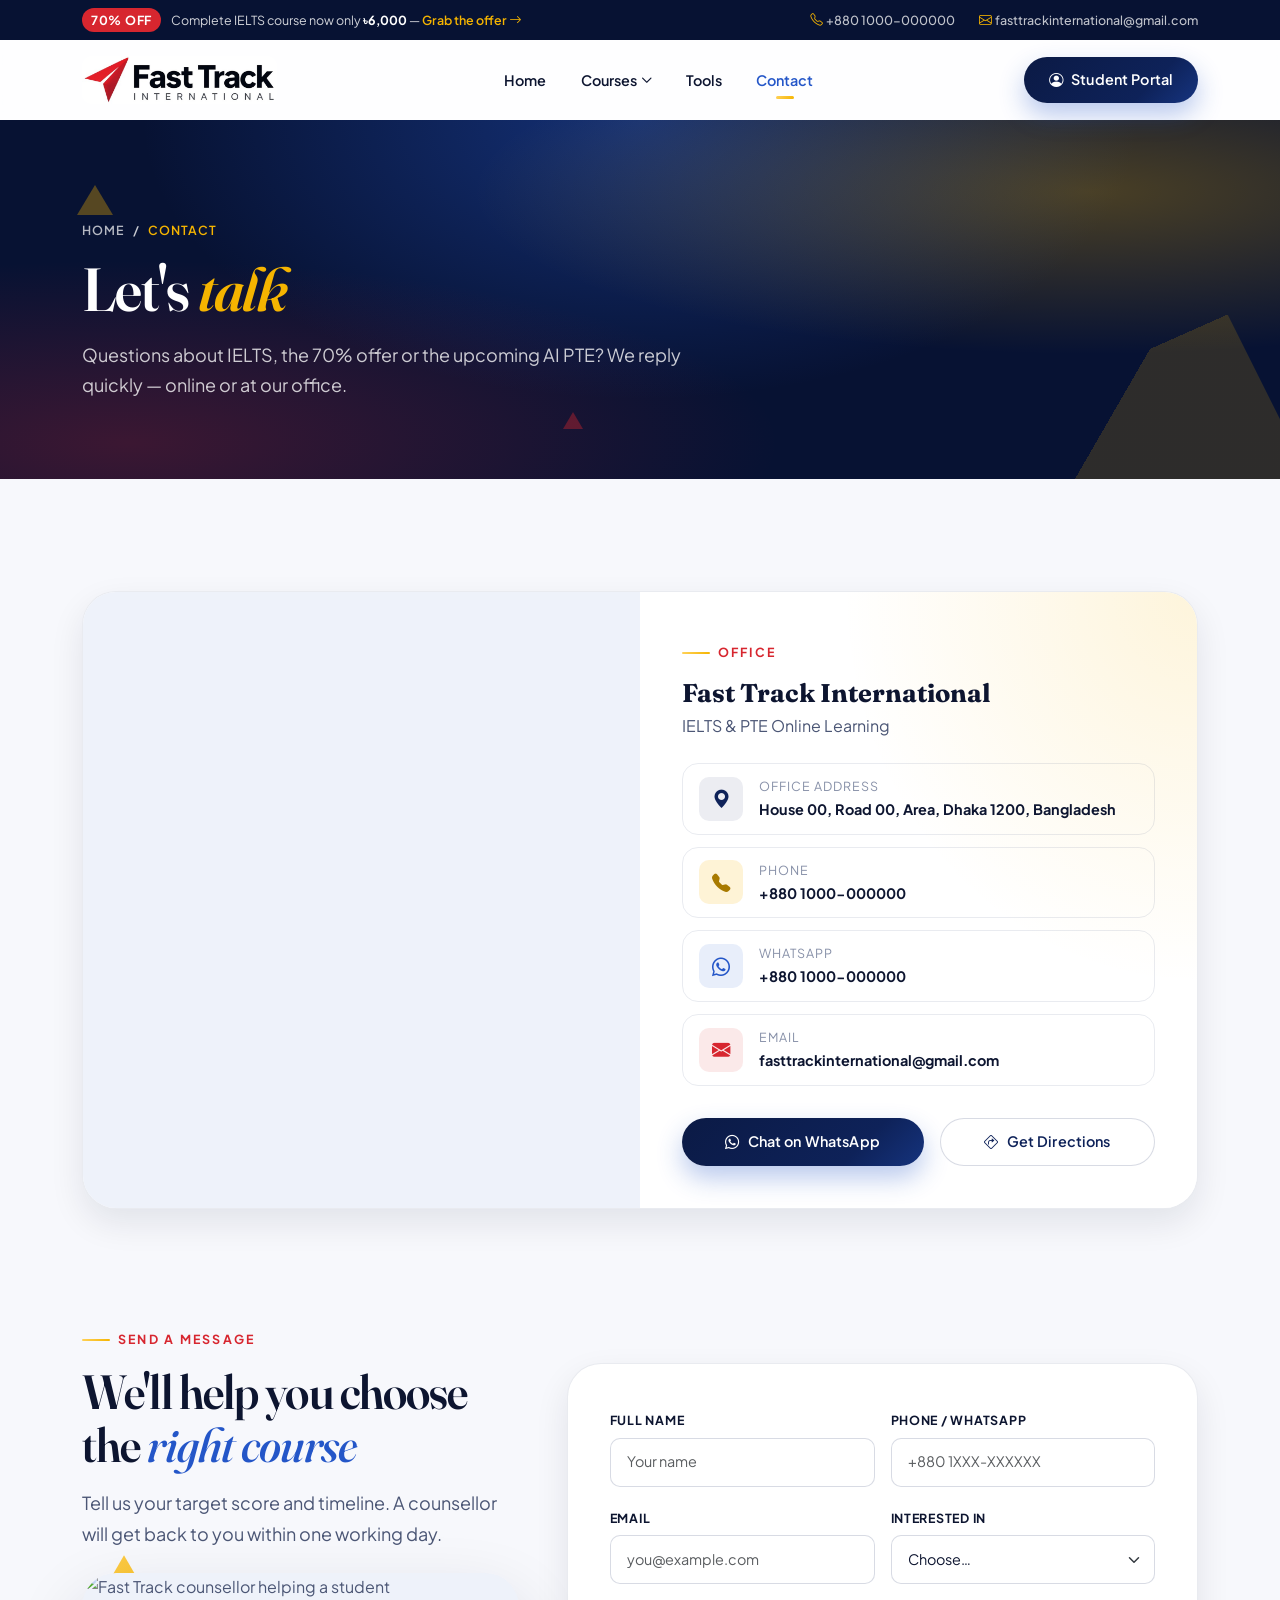
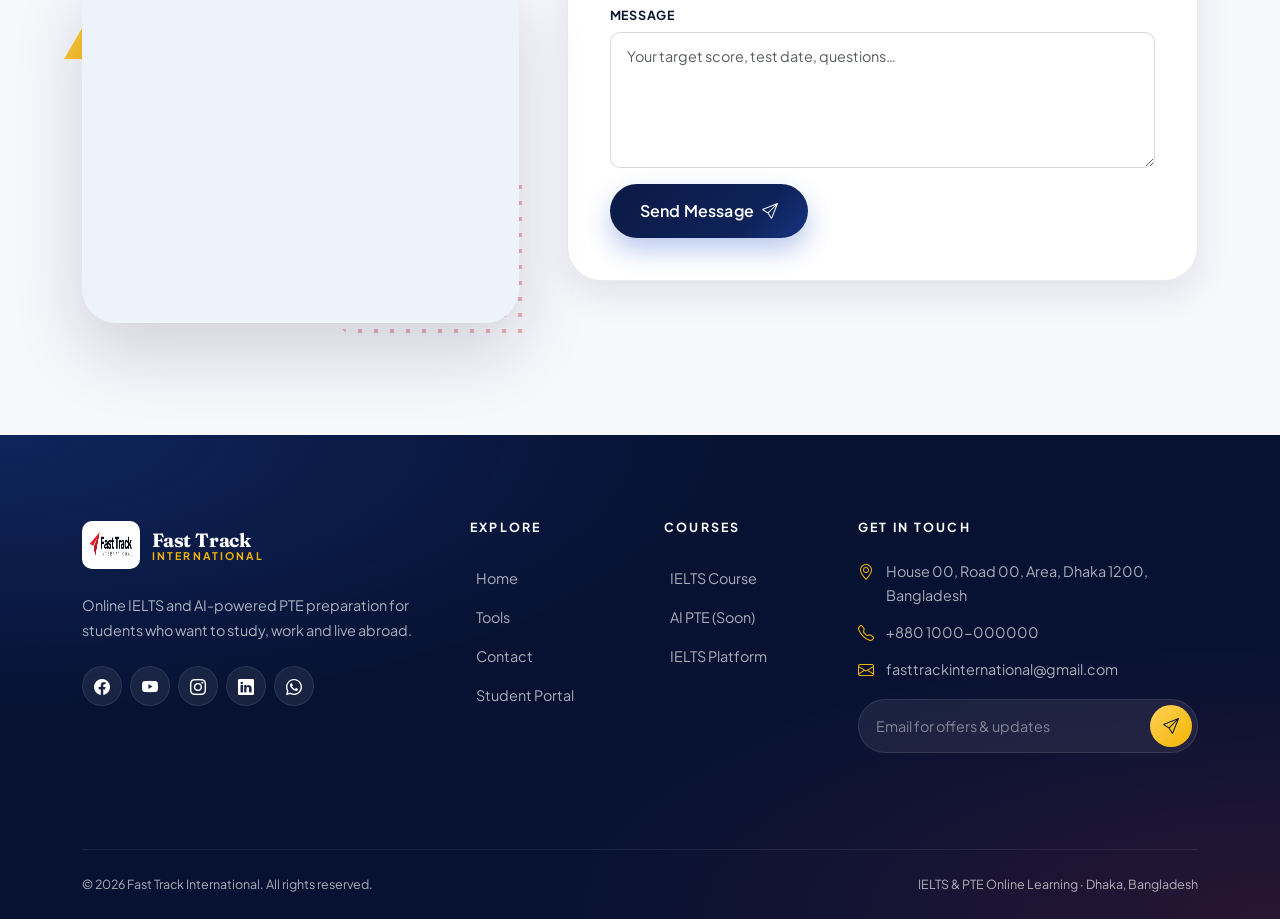
==== commit d556a410: "update logo size" ====
--- a/contact.html
+++ b/contact.html
@@ -40,8 +40,8 @@
   <nav class="navbar navbar-expand-lg site-nav" aria-label="Main navigation">
     <div class="container">
       <a class="navbar-brand brand" href="index.html">
-        <img src="images/logo-sm.jpg" alt="Fast Track International logo" width="54" height="47">
-        <span class="brand-name"><strong>Fast Track</strong><small>International</small></span>
+        <img src="images/logo.jpg" alt="Fast Track International logo">
+        <!-- <span class="brand-name"><strong>Fast Track</strong><small>International</small></span> -->
       </a>
 
       <button class="navbar-toggler" type="button" data-bs-toggle="collapse" data-bs-target="#siteMenu" aria-controls="siteMenu" aria-expanded="false" aria-label="Toggle navigation">
--- a/css/style.css
+++ b/css/style.css
@@ -31,19 +31,31 @@
   --line-strong: rgba(14, 34, 89, 0.16);
 
   /* Gradients */
-  --g-navy: linear-gradient(135deg, var(--navy-800) 0%, var(--navy) 45%, var(--blue) 100%);
+  --g-navy: linear-gradient(
+    135deg,
+    var(--navy-800) 0%,
+    var(--navy) 45%,
+    var(--blue) 100%
+  );
   --g-gold: linear-gradient(135deg, var(--gold-300) 0%, var(--gold) 100%);
   --g-red: linear-gradient(135deg, var(--red-300) 0%, var(--red) 100%);
-  --g-brand: linear-gradient(90deg, var(--blue) 0%, var(--gold) 55%, var(--red) 100%);
+  --g-brand: linear-gradient(
+    90deg,
+    var(--blue) 0%,
+    var(--gold) 55%,
+    var(--red) 100%
+  );
   --g-mesh:
     radial-gradient(at 8% 12%, rgba(36, 86, 200, 0.16) 0, transparent 42%),
     radial-gradient(at 92% 8%, rgba(245, 180, 0, 0.18) 0, transparent 40%),
-    radial-gradient(at 85% 92%, rgba(215, 38, 47, 0.10) 0, transparent 42%),
+    radial-gradient(at 85% 92%, rgba(215, 38, 47, 0.1) 0, transparent 42%),
     radial-gradient(at 15% 95%, rgba(14, 34, 89, 0.08) 0, transparent 40%);
 
   /* Typography */
   --ff-display: "Fraunces", Georgia, "Times New Roman", serif;
-  --ff-body: "Plus Jakarta Sans", system-ui, -apple-system, "Segoe UI", Roboto, sans-serif;
+  --ff-body:
+    "Plus Jakarta Sans", system-ui, -apple-system, "Segoe UI", Roboto,
+    sans-serif;
   --fs-xs: 0.78rem;
   --fs-sm: 0.9rem;
   --fs-md: 1rem;
@@ -99,8 +111,14 @@
 /* ---------------------------------------------------------------------
    2. Base
    --------------------------------------------------------------------- */
-*, *::before, *::after { box-sizing: border-box; }
-html { scroll-padding-top: var(--nav-h); }
+*,
+*::before,
+*::after {
+  box-sizing: border-box;
+}
+html {
+  scroll-padding-top: var(--nav-h);
+}
 body {
   font-family: var(--ff-body);
   font-size: var(--fs-md);
@@ -110,15 +128,51 @@
   overflow-x: clip;
   -webkit-font-smoothing: antialiased;
 }
-h1, h2, h3, h4, h5, h6 { color: var(--ink); line-height: var(--lh-tight); font-weight: var(--fw-bold); }
-.ff-display, h1, h2, .h-display { font-family: var(--ff-display); font-weight: 600; letter-spacing: -0.02em; font-variation-settings: "opsz" 96; }
-a { color: var(--blue); text-decoration: none; transition: color var(--t-fast); }
-a:hover { color: var(--red); }
-img { max-width: 100%; height: auto; display: block; }
-::selection { background: var(--gold); color: var(--navy-900); }
-.text-gold { color: var(--gold) !important; }
-.text-red { color: var(--red) !important; }
-.text-blue { color: var(--blue) !important; }
+h1,
+h2,
+h3,
+h4,
+h5,
+h6 {
+  color: var(--ink);
+  line-height: var(--lh-tight);
+  font-weight: var(--fw-bold);
+}
+.ff-display,
+h1,
+h2,
+.h-display {
+  font-family: var(--ff-display);
+  font-weight: 600;
+  letter-spacing: -0.02em;
+  font-variation-settings: "opsz" 96;
+}
+a {
+  color: var(--blue);
+  text-decoration: none;
+  transition: color var(--t-fast);
+}
+a:hover {
+  color: var(--red);
+}
+img {
+  max-width: 100%;
+  height: auto;
+  display: block;
+}
+::selection {
+  background: var(--gold);
+  color: var(--navy-900);
+}
+.text-gold {
+  color: var(--gold) !important;
+}
+.text-red {
+  color: var(--red) !important;
+}
+.text-blue {
+  color: var(--blue) !important;
+}
 .text-grad {
   background: var(--g-brand);
   background-size: 200% auto;
@@ -127,10 +181,19 @@
   color: transparent;
   animation: gradShift 6s ease-in-out infinite alternate;
 }
-.italic-accent { font-style: italic; font-weight: 500; }
-.bg-paper-2 { background: var(--paper-2); }
-.mesh { background: var(--g-mesh), var(--white); }
-.mesh-soft { background: var(--g-mesh), var(--paper-2); }
+.italic-accent {
+  font-style: italic;
+  font-weight: 500;
+}
+.bg-paper-2 {
+  background: var(--paper-2);
+}
+.mesh {
+  background: var(--g-mesh), var(--white);
+}
+.mesh-soft {
+  background: var(--g-mesh), var(--paper-2);
+}
 
 /* ---------------------------------------------------------------------
    3. Buttons
@@ -146,25 +209,88 @@
   border-radius: var(--r-pill);
   font-size: var(--fs-sm);
   letter-spacing: 0.01em;
-  transition: transform var(--t-base) var(--ease), box-shadow var(--t-base) var(--ease), background-position var(--t-base), color var(--t-fast), background-color var(--t-fast);
-}
-.btn-lg { padding: 0.95rem 1.9rem; font-size: var(--fs-md); }
-.btn i { transition: transform var(--t-base) var(--ease); }
-.btn:hover i.bi-arrow-right { transform: translateX(4px); }
-.btn:hover i.bi-arrow-up-right, .btn:hover i.bi-box-arrow-up-right { transform: translate(2px, -2px); }
-.btn:focus-visible { outline: 3px solid var(--gold); outline-offset: 3px; }
-
-.btn-brand { background: var(--g-navy); background-size: 170% auto; color: var(--white); box-shadow: var(--sh-navy); }
-.btn-brand:hover { color: var(--white); background-position: right center; transform: translateY(-2px); }
-.btn-gold { background: var(--g-gold); color: var(--navy-900); box-shadow: var(--sh-gold); }
-.btn-gold:hover { color: var(--navy-900); transform: translateY(-2px); }
-.btn-red { background: var(--g-red); color: var(--white); box-shadow: var(--sh-red); }
-.btn-red:hover { color: var(--white); transform: translateY(-2px); }
-.btn-ghost { background: var(--white); color: var(--navy); border: 1px solid var(--line-strong); }
-.btn-ghost:hover { color: var(--navy); border-color: var(--gold); transform: translateY(-2px); box-shadow: var(--sh-sm); }
-.btn-outline-light-ft { background: rgba(255, 255, 255, 0.08); color: var(--white); border: 1px solid rgba(255, 255, 255, 0.35); }
-.btn-outline-light-ft:hover { background: var(--white); color: var(--navy); transform: translateY(-2px); }
-.btn[disabled], .btn.is-disabled { opacity: 0.65; pointer-events: none; box-shadow: none; }
+  transition:
+    transform var(--t-base) var(--ease),
+    box-shadow var(--t-base) var(--ease),
+    background-position var(--t-base),
+    color var(--t-fast),
+    background-color var(--t-fast);
+}
+.btn-lg {
+  padding: 0.95rem 1.9rem;
+  font-size: var(--fs-md);
+}
+.btn i {
+  transition: transform var(--t-base) var(--ease);
+}
+.btn:hover i.bi-arrow-right {
+  transform: translateX(4px);
+}
+.btn:hover i.bi-arrow-up-right,
+.btn:hover i.bi-box-arrow-up-right {
+  transform: translate(2px, -2px);
+}
+.btn:focus-visible {
+  outline: 3px solid var(--gold);
+  outline-offset: 3px;
+}
+
+.btn-brand {
+  background: var(--g-navy);
+  background-size: 170% auto;
+  color: var(--white);
+  box-shadow: var(--sh-navy);
+}
+.btn-brand:hover {
+  color: var(--white);
+  background-position: right center;
+  transform: translateY(-2px);
+}
+.btn-gold {
+  background: var(--g-gold);
+  color: var(--navy-900);
+  box-shadow: var(--sh-gold);
+}
+.btn-gold:hover {
+  color: var(--navy-900);
+  transform: translateY(-2px);
+}
+.btn-red {
+  background: var(--g-red);
+  color: var(--white);
+  box-shadow: var(--sh-red);
+}
+.btn-red:hover {
+  color: var(--white);
+  transform: translateY(-2px);
+}
+.btn-ghost {
+  background: var(--white);
+  color: var(--navy);
+  border: 1px solid var(--line-strong);
+}
+.btn-ghost:hover {
+  color: var(--navy);
+  border-color: var(--gold);
+  transform: translateY(-2px);
+  box-shadow: var(--sh-sm);
+}
+.btn-outline-light-ft {
+  background: rgba(255, 255, 255, 0.08);
+  color: var(--white);
+  border: 1px solid rgba(255, 255, 255, 0.35);
+}
+.btn-outline-light-ft:hover {
+  background: var(--white);
+  color: var(--navy);
+  transform: translateY(-2px);
+}
+.btn[disabled],
+.btn.is-disabled {
+  opacity: 0.65;
+  pointer-events: none;
+  box-shadow: none;
+}
 
 /* ---------------------------------------------------------------------
    4. Announcement bar + Navbar
@@ -177,8 +303,13 @@
   font-size: var(--fs-xs);
   padding: 0.5rem 0;
 }
-.topbar a { color: var(--gold); font-weight: var(--fw-semi); }
-.topbar a:hover { color: var(--white); }
+.topbar a {
+  color: var(--gold);
+  font-weight: var(--fw-semi);
+}
+.topbar a:hover {
+  color: var(--white);
+}
 .topbar .tb-pill {
   display: inline-block;
   padding: 0.1rem 0.55rem;
@@ -189,9 +320,18 @@
   font-weight: var(--fw-bold);
   letter-spacing: 0.06em;
 }
-.topbar-links { display: flex; gap: var(--sp-5); }
-.topbar-links a { color: rgba(255, 255, 255, 0.75); font-weight: var(--fw-med); }
-.topbar-links i { color: var(--gold); margin-right: 4px; }
+.topbar-links {
+  display: flex;
+  gap: var(--sp-5);
+}
+.topbar-links a {
+  color: rgba(255, 255, 255, 0.75);
+  font-weight: var(--fw-med);
+}
+.topbar-links i {
+  color: var(--gold);
+  margin-right: 4px;
+}
 
 .site-nav {
   position: sticky;
@@ -202,14 +342,45 @@
   backdrop-filter: saturate(170%) blur(14px);
   -webkit-backdrop-filter: saturate(170%) blur(14px);
   border-bottom: 1px solid transparent;
-  transition: box-shadow var(--t-base), border-color var(--t-base), min-height var(--t-base);
-}
-.site-nav.scrolled { box-shadow: var(--sh-sm); border-color: var(--line); min-height: 68px; }
-.brand { display: flex; align-items: center; gap: var(--sp-3); }
-.brand img { width: 54px; height: auto; border-radius: var(--r-sm); mix-blend-mode: multiply; }
-.brand-name { display: flex; flex-direction: column; line-height: 1.05; }
-.brand-name strong { font-family: var(--ff-display); font-size: 1.2rem; color: var(--navy); font-weight: 700; letter-spacing: -0.01em; }
-.brand-name small { font-size: 0.66rem; font-weight: var(--fw-bold); letter-spacing: 0.2em; color: var(--red); text-transform: uppercase; }
+  transition:
+    box-shadow var(--t-base),
+    border-color var(--t-base),
+    min-height var(--t-base);
+}
+.site-nav.scrolled {
+  box-shadow: var(--sh-sm);
+  border-color: var(--line);
+  min-height: 68px;
+}
+.brand {
+  display: flex;
+  align-items: center;
+  gap: var(--sp-3);
+}
+.brand img {
+  height: 48px;
+  border-radius: var(--r-sm);
+  mix-blend-mode: multiply;
+}
+.brand-name {
+  display: flex;
+  flex-direction: column;
+  line-height: 1.05;
+}
+.brand-name strong {
+  font-family: var(--ff-display);
+  font-size: 1.2rem;
+  color: var(--navy);
+  font-weight: 700;
+  letter-spacing: -0.01em;
+}
+.brand-name small {
+  font-size: 0.66rem;
+  font-weight: var(--fw-bold);
+  letter-spacing: 0.2em;
+  color: var(--red);
+  text-transform: uppercase;
+}
 
 .site-nav .nav-link {
   position: relative;
@@ -219,19 +390,41 @@
   padding: 0.55rem 0.95rem !important;
   border-radius: var(--r-pill);
 }
-.site-nav .nav-link:hover, .site-nav .nav-link.active, .site-nav .show > .nav-link { color: var(--blue); }
+.site-nav .nav-link:hover,
+.site-nav .nav-link.active,
+.site-nav .show > .nav-link {
+  color: var(--blue);
+}
 .site-nav .nav-link.active::after {
   content: "";
   position: absolute;
-  left: 50%; bottom: 2px;
-  width: 18px; height: 3px;
+  left: 50%;
+  bottom: 2px;
+  width: 18px;
+  height: 3px;
   border-radius: 3px;
   background: var(--g-gold);
   transform: translateX(-50%);
 }
-.site-nav .dropdown-toggle::after { border: 0; content: "\F282"; font-family: "bootstrap-icons"; font-size: 0.7rem; vertical-align: 0; margin-left: 4px; transition: transform var(--t-base) var(--ease); }
-.site-nav .dropdown-toggle.show::after { transform: rotate(180deg); }
-.site-nav .dropdown-toggle.active::after { position: static; width: auto; height: auto; background: none; transform: none; }
+.site-nav .dropdown-toggle::after {
+  border: 0;
+  content: "\F282";
+  font-family: "bootstrap-icons";
+  font-size: 0.7rem;
+  vertical-align: 0;
+  margin-left: 4px;
+  transition: transform var(--t-base) var(--ease);
+}
+.site-nav .dropdown-toggle.show::after {
+  transform: rotate(180deg);
+}
+.site-nav .dropdown-toggle.active::after {
+  position: static;
+  width: auto;
+  height: auto;
+  background: none;
+  transform: none;
+}
 
 .dropdown-menu.mega {
   min-width: 320px;
@@ -250,33 +443,123 @@
   color: var(--ink);
   transition: background var(--t-fast);
 }
-.mega-item:hover { background: var(--paper-2); color: var(--ink); }
-.mega-item .mi-icon { flex-shrink: 0; width: 42px; height: 42px; display: grid; place-items: center; border-radius: var(--r-sm); font-weight: var(--fw-black); font-size: 0.72rem; color: var(--white); }
-.mega-item strong { display: block; font-size: var(--fs-sm); }
-.mega-item small { display: block; color: var(--muted); font-size: var(--fs-xs); line-height: 1.4; }
-.mi-ielts { background: var(--g-red); }
-.mi-pte { background: var(--g-navy); }
-.tag-soon { display: inline-block; margin-left: 6px; padding: 1px 7px; border-radius: var(--r-pill); background: var(--gold-50); color: #9a6f00; font-size: 0.65rem; font-weight: var(--fw-bold); letter-spacing: 0.04em; vertical-align: middle; }
-.tag-new { display: inline-block; margin-left: 6px; padding: 1px 7px; border-radius: var(--r-pill); background: rgba(215, 38, 47, 0.1); color: var(--red); font-size: 0.65rem; font-weight: var(--fw-bold); letter-spacing: 0.04em; vertical-align: middle; }
-
-.navbar-toggler { border: 0; padding: var(--sp-2); display: flex; flex-direction: column; gap: 5px; box-shadow: none !important; }
-.navbar-toggler span { width: 24px; height: 2px; border-radius: 2px; background: var(--navy); transition: transform var(--t-base) var(--ease), opacity var(--t-fast); }
-.navbar-toggler[aria-expanded="true"] span:nth-child(1) { transform: translateY(7px) rotate(45deg); }
-.navbar-toggler[aria-expanded="true"] span:nth-child(2) { opacity: 0; }
-.navbar-toggler[aria-expanded="true"] span:nth-child(3) { transform: translateY(-7px) rotate(-45deg); }
+.mega-item:hover {
+  background: var(--paper-2);
+  color: var(--ink);
+}
+.mega-item .mi-icon {
+  flex-shrink: 0;
+  width: 42px;
+  height: 42px;
+  display: grid;
+  place-items: center;
+  border-radius: var(--r-sm);
+  font-weight: var(--fw-black);
+  font-size: 0.72rem;
+  color: var(--white);
+}
+.mega-item strong {
+  display: block;
+  font-size: var(--fs-sm);
+}
+.mega-item small {
+  display: block;
+  color: var(--muted);
+  font-size: var(--fs-xs);
+  line-height: 1.4;
+}
+.mi-ielts {
+  background: var(--g-red);
+}
+.mi-pte {
+  background: var(--g-navy);
+}
+.tag-soon {
+  display: inline-block;
+  margin-left: 6px;
+  padding: 1px 7px;
+  border-radius: var(--r-pill);
+  background: var(--gold-50);
+  color: #9a6f00;
+  font-size: 0.65rem;
+  font-weight: var(--fw-bold);
+  letter-spacing: 0.04em;
+  vertical-align: middle;
+}
+.tag-new {
+  display: inline-block;
+  margin-left: 6px;
+  padding: 1px 7px;
+  border-radius: var(--r-pill);
+  background: rgba(215, 38, 47, 0.1);
+  color: var(--red);
+  font-size: 0.65rem;
+  font-weight: var(--fw-bold);
+  letter-spacing: 0.04em;
+  vertical-align: middle;
+}
+
+.navbar-toggler {
+  border: 0;
+  padding: var(--sp-2);
+  display: flex;
+  flex-direction: column;
+  gap: 5px;
+  box-shadow: none !important;
+}
+.navbar-toggler span {
+  width: 24px;
+  height: 2px;
+  border-radius: 2px;
+  background: var(--navy);
+  transition:
+    transform var(--t-base) var(--ease),
+    opacity var(--t-fast);
+}
+.navbar-toggler[aria-expanded="true"] span:nth-child(1) {
+  transform: translateY(7px) rotate(45deg);
+}
+.navbar-toggler[aria-expanded="true"] span:nth-child(2) {
+  opacity: 0;
+}
+.navbar-toggler[aria-expanded="true"] span:nth-child(3) {
+  transform: translateY(-7px) rotate(-45deg);
+}
 
 @media (max-width: 991.98px) {
-  .site-nav .navbar-collapse { margin: var(--sp-3) 0; padding: var(--sp-4); background: var(--white); border-radius: var(--r-md); box-shadow: var(--sh-md); }
-  .site-nav .nav-link.active::after { left: 0.95rem; transform: none; }
-  .dropdown-menu.mega { box-shadow: none; border: 0; padding: 0 0 0 var(--sp-3); margin: 0 !important; }
-  .nav-cta { width: 100%; margin-top: var(--sp-3); }
+  .site-nav .navbar-collapse {
+    margin: var(--sp-3) 0;
+    padding: var(--sp-4);
+    background: var(--white);
+    border-radius: var(--r-md);
+    box-shadow: var(--sh-md);
+  }
+  .site-nav .nav-link.active::after {
+    left: 0.95rem;
+    transform: none;
+  }
+  .dropdown-menu.mega {
+    box-shadow: none;
+    border: 0;
+    padding: 0 0 0 var(--sp-3);
+    margin: 0 !important;
+  }
+  .nav-cta {
+    width: 100%;
+    margin-top: var(--sp-3);
+  }
 }
 
 /* ---------------------------------------------------------------------
    5. Section scaffolding
    --------------------------------------------------------------------- */
-.section { position: relative; padding: var(--section-y) 0; }
-.section-sm { padding: calc(var(--section-y) * 0.6) 0; }
+.section {
+  position: relative;
+  padding: var(--section-y) 0;
+}
+.section-sm {
+  padding: calc(var(--section-y) * 0.6) 0;
+}
 .eyebrow {
   display: inline-flex;
   align-items: center;
@@ -288,13 +571,39 @@
   text-transform: uppercase;
   color: var(--red);
 }
-.eyebrow::before { content: ""; width: 28px; height: 2px; background: var(--g-gold); border-radius: 2px; }
-.eyebrow.center::after { content: ""; width: 28px; height: 2px; background: var(--g-gold); border-radius: 2px; }
-.eyebrow.light { color: var(--gold); }
-.section-head { max-width: 680px; margin-bottom: var(--sp-7); }
-.section-head.center { margin-inline: auto; text-align: center; }
-.section-title { font-size: var(--fs-h2); margin-bottom: var(--sp-4); }
-.section-lead { font-size: var(--fs-lg); margin: 0; }
+.eyebrow::before {
+  content: "";
+  width: 28px;
+  height: 2px;
+  background: var(--g-gold);
+  border-radius: 2px;
+}
+.eyebrow.center::after {
+  content: "";
+  width: 28px;
+  height: 2px;
+  background: var(--g-gold);
+  border-radius: 2px;
+}
+.eyebrow.light {
+  color: var(--gold);
+}
+.section-head {
+  max-width: 680px;
+  margin-bottom: var(--sp-7);
+}
+.section-head.center {
+  margin-inline: auto;
+  text-align: center;
+}
+.section-title {
+  font-size: var(--fs-h2);
+  margin-bottom: var(--sp-4);
+}
+.section-lead {
+  font-size: var(--fs-lg);
+  margin: 0;
+}
 
 /* Page header (inner pages) */
 .page-hero {
@@ -318,20 +627,57 @@
 .page-hero::after {
   content: "";
   position: absolute;
-  right: -60px; bottom: -60px;
+  right: -60px;
+  bottom: -60px;
   z-index: -1;
-  width: 380px; height: 380px;
-  background: conic-gradient(from 210deg, transparent 0 60%, rgba(245, 180, 0, 0.16) 60% 100%);
+  width: 380px;
+  height: 380px;
+  background: conic-gradient(
+    from 210deg,
+    transparent 0 60%,
+    rgba(245, 180, 0, 0.16) 60% 100%
+  );
   clip-path: polygon(50% 0, 100% 100%, 0 100%);
   animation: spinSlow 40s linear infinite;
 }
-.page-hero h1 { color: var(--white); font-size: clamp(2.2rem, 1.4rem + 3vw, 3.8rem); margin-bottom: var(--sp-4); }
-.page-hero p { max-width: 620px; font-size: var(--fs-lg); margin: 0; }
-.crumbs { display: flex; flex-wrap: wrap; gap: var(--sp-2); margin-bottom: var(--sp-4); font-size: var(--fs-xs); letter-spacing: 0.08em; text-transform: uppercase; font-weight: var(--fw-semi); }
-.crumbs a { color: rgba(255, 255, 255, 0.7); }
-.crumbs a:hover { color: var(--gold); }
-.crumbs span { color: var(--gold); }
-.tri-deco { position: absolute; z-index: -1; width: 0; height: 0; border-style: solid; opacity: 0.55; animation: floatY 7s ease-in-out infinite; }
+.page-hero h1 {
+  color: var(--white);
+  font-size: clamp(2.2rem, 1.4rem + 3vw, 3.8rem);
+  margin-bottom: var(--sp-4);
+}
+.page-hero p {
+  max-width: 620px;
+  font-size: var(--fs-lg);
+  margin: 0;
+}
+.crumbs {
+  display: flex;
+  flex-wrap: wrap;
+  gap: var(--sp-2);
+  margin-bottom: var(--sp-4);
+  font-size: var(--fs-xs);
+  letter-spacing: 0.08em;
+  text-transform: uppercase;
+  font-weight: var(--fw-semi);
+}
+.crumbs a {
+  color: rgba(255, 255, 255, 0.7);
+}
+.crumbs a:hover {
+  color: var(--gold);
+}
+.crumbs span {
+  color: var(--gold);
+}
+.tri-deco {
+  position: absolute;
+  z-index: -1;
+  width: 0;
+  height: 0;
+  border-style: solid;
+  opacity: 0.55;
+  animation: floatY 7s ease-in-out infinite;
+}
 
 /* ---------------------------------------------------------------------
    6. HOME — Hero (triangular composition)
@@ -348,10 +694,24 @@
   inset: 0;
   z-index: -1;
   background-image:
-    linear-gradient(60deg, transparent 49.5%, var(--line) 49.5% 50.5%, transparent 50.5%),
-    linear-gradient(-60deg, transparent 49.5%, var(--line) 49.5% 50.5%, transparent 50.5%);
+    linear-gradient(
+      60deg,
+      transparent 49.5%,
+      var(--line) 49.5% 50.5%,
+      transparent 50.5%
+    ),
+    linear-gradient(
+      -60deg,
+      transparent 49.5%,
+      var(--line) 49.5% 50.5%,
+      transparent 50.5%
+    );
   background-size: 80px 138px;
-  -webkit-mask-image: radial-gradient(ellipse at 70% 40%, #000 0%, transparent 65%);
+  -webkit-mask-image: radial-gradient(
+    ellipse at 70% 40%,
+    #000 0%,
+    transparent 65%
+  );
   mask-image: radial-gradient(ellipse at 70% 40%, #000 0%, transparent 65%);
   opacity: 0.8;
 }
@@ -370,49 +730,209 @@
   font-weight: var(--fw-semi);
   color: var(--ink);
 }
-.hero-badge b { padding: 0.15rem 0.6rem; border-radius: var(--r-pill); background: var(--g-red); color: var(--white); font-weight: var(--fw-bold); }
-.hero h1 { font-size: var(--fs-h1); margin-bottom: var(--sp-5); }
-.hero h1 em { font-style: italic; font-weight: 500; color: var(--blue); }
-.hero-lead { font-size: var(--fs-lg); max-width: 540px; margin-bottom: var(--sp-6); }
-
-.play-cta { display: inline-flex; align-items: center; gap: var(--sp-3); background: none; border: 0; padding: 0; color: var(--ink); font-weight: var(--fw-semi); font-size: var(--fs-sm); }
-.play-cta .play-btn { position: relative; width: 56px; height: 56px; display: grid; place-items: center; border-radius: 50%; background: var(--g-red); color: var(--white); font-size: 1.5rem; box-shadow: var(--sh-red); transition: transform var(--t-base) var(--ease); }
-.play-cta .play-btn i { margin-left: 3px; }
-.play-cta .play-btn::before, .play-cta .play-btn::after { content: ""; position: absolute; inset: 0; border-radius: 50%; border: 2px solid var(--red); animation: pulseRing 2.4s var(--ease) infinite; }
-.play-cta .play-btn::after { animation-delay: 1.2s; }
-.play-cta:hover .play-btn { transform: scale(1.08); }
-.play-cta small { display: block; color: var(--muted); font-weight: var(--fw-med); font-size: var(--fs-xs); }
-
-.hero-trust { display: flex; align-items: center; gap: var(--sp-4); margin-top: var(--sp-7); }
-.avatars { display: flex; }
-.avatars img { width: 42px; height: 42px; border-radius: 50%; border: 3px solid var(--white); object-fit: cover; margin-left: -12px; box-shadow: var(--sh-xs); }
-.avatars img:first-child { margin-left: 0; }
-.hero-trust strong { display: block; color: var(--ink); font-size: var(--fs-sm); }
-.hero-trust span { font-size: var(--fs-xs); color: var(--muted); }
-.hero-trust .stars { color: var(--gold); font-size: 0.75rem; letter-spacing: 2px; }
+.hero-badge b {
+  padding: 0.15rem 0.6rem;
+  border-radius: var(--r-pill);
+  background: var(--g-red);
+  color: var(--white);
+  font-weight: var(--fw-bold);
+}
+.hero h1 {
+  font-size: var(--fs-h1);
+  margin-bottom: var(--sp-5);
+}
+.hero h1 em {
+  font-style: italic;
+  font-weight: 500;
+  color: var(--blue);
+}
+.hero-lead {
+  font-size: var(--fs-lg);
+  max-width: 540px;
+  margin-bottom: var(--sp-6);
+}
+
+.play-cta {
+  display: inline-flex;
+  align-items: center;
+  gap: var(--sp-3);
+  background: none;
+  border: 0;
+  padding: 0;
+  color: var(--ink);
+  font-weight: var(--fw-semi);
+  font-size: var(--fs-sm);
+}
+.play-cta .play-btn {
+  position: relative;
+  width: 56px;
+  height: 56px;
+  display: grid;
+  place-items: center;
+  border-radius: 50%;
+  background: var(--g-red);
+  color: var(--white);
+  font-size: 1.5rem;
+  box-shadow: var(--sh-red);
+  transition: transform var(--t-base) var(--ease);
+}
+.play-cta .play-btn i {
+  margin-left: 3px;
+}
+.play-cta .play-btn::before,
+.play-cta .play-btn::after {
+  content: "";
+  position: absolute;
+  inset: 0;
+  border-radius: 50%;
+  border: 2px solid var(--red);
+  animation: pulseRing 2.4s var(--ease) infinite;
+}
+.play-cta .play-btn::after {
+  animation-delay: 1.2s;
+}
+.play-cta:hover .play-btn {
+  transform: scale(1.08);
+}
+.play-cta small {
+  display: block;
+  color: var(--muted);
+  font-weight: var(--fw-med);
+  font-size: var(--fs-xs);
+}
+
+.hero-trust {
+  display: flex;
+  align-items: center;
+  gap: var(--sp-4);
+  margin-top: var(--sp-7);
+}
+.avatars {
+  display: flex;
+}
+.avatars img {
+  width: 42px;
+  height: 42px;
+  border-radius: 50%;
+  border: 3px solid var(--white);
+  object-fit: cover;
+  margin-left: -12px;
+  box-shadow: var(--sh-xs);
+}
+.avatars img:first-child {
+  margin-left: 0;
+}
+.hero-trust strong {
+  display: block;
+  color: var(--ink);
+  font-size: var(--fs-sm);
+}
+.hero-trust span {
+  font-size: var(--fs-xs);
+  color: var(--muted);
+}
+.hero-trust .stars {
+  color: var(--gold);
+  font-size: 0.75rem;
+  letter-spacing: 2px;
+}
 
 /* Triangle mosaic */
-.tri-stage { position: relative; width: 100%; max-width: 600px; aspect-ratio: 1 / 0.92; margin-inline: auto; }
-.tri { position: absolute; overflow: hidden; transition: transform var(--t-slow) var(--ease); }
-.tri img { width: 100%; height: 100%; object-fit: cover; transition: transform 1.2s var(--ease); background: var(--paper-2); }
-.tri-main { inset: 0 6% 8% 6%; clip-path: polygon(50% 0, 100% 100%, 0 100%); filter: drop-shadow(0 30px 40px rgba(13, 21, 48, 0.25)); }
-.tri-left { left: -4%; top: 4%; width: 42%; height: 46%; clip-path: polygon(0 0, 100% 0, 50% 100%); }
-.tri-right { right: -4%; top: 14%; width: 34%; height: 38%; clip-path: polygon(0 0, 100% 0, 50% 100%); }
-.tri-stage:hover .tri-main img { transform: scale(1.05); }
-.tri-outline { position: absolute; inset: -3% 1% 3% 1%; clip-path: polygon(50% 0, 100% 100%, 0 100%); background: var(--g-gold); z-index: -1; animation: triBreath 6s ease-in-out infinite; }
-.tri-outline::after { content: ""; position: absolute; inset: 6px; clip-path: inherit; background: var(--white); }
-.tri-solid { position: absolute; clip-path: polygon(50% 0, 100% 100%, 0 100%); animation: floatY 6s ease-in-out infinite; }
-.ts-1 { width: 70px; height: 60px; background: var(--g-red); left: 2%; bottom: 4%; }
-.ts-2 { width: 44px; height: 38px; background: var(--g-navy); right: 8%; bottom: 0; animation-delay: -2s; }
-.ts-3 { width: 30px; height: 26px; background: var(--g-gold); left: 46%; top: -6%; animation-delay: -4s; }
+.tri-stage {
+  position: relative;
+  width: 100%;
+  max-width: 600px;
+  aspect-ratio: 1 / 0.92;
+  margin-inline: auto;
+}
+.tri {
+  position: absolute;
+  overflow: hidden;
+  transition: transform var(--t-slow) var(--ease);
+}
+.tri img {
+  width: 100%;
+  height: 100%;
+  object-fit: cover;
+  transition: transform 1.2s var(--ease);
+  background: var(--paper-2);
+}
+.tri-main {
+  inset: 0 6% 8% 6%;
+  clip-path: polygon(50% 0, 100% 100%, 0 100%);
+  filter: drop-shadow(0 30px 40px rgba(13, 21, 48, 0.25));
+}
+.tri-left {
+  left: -4%;
+  top: 4%;
+  width: 42%;
+  height: 46%;
+  clip-path: polygon(0 0, 100% 0, 50% 100%);
+}
+.tri-right {
+  right: -4%;
+  top: 14%;
+  width: 34%;
+  height: 38%;
+  clip-path: polygon(0 0, 100% 0, 50% 100%);
+}
+.tri-stage:hover .tri-main img {
+  transform: scale(1.05);
+}
+.tri-outline {
+  position: absolute;
+  inset: -3% 1% 3% 1%;
+  clip-path: polygon(50% 0, 100% 100%, 0 100%);
+  background: var(--g-gold);
+  z-index: -1;
+  animation: triBreath 6s ease-in-out infinite;
+}
+.tri-outline::after {
+  content: "";
+  position: absolute;
+  inset: 6px;
+  clip-path: inherit;
+  background: var(--white);
+}
+.tri-solid {
+  position: absolute;
+  clip-path: polygon(50% 0, 100% 100%, 0 100%);
+  animation: floatY 6s ease-in-out infinite;
+}
+.ts-1 {
+  width: 70px;
+  height: 60px;
+  background: var(--g-red);
+  left: 2%;
+  bottom: 4%;
+}
+.ts-2 {
+  width: 44px;
+  height: 38px;
+  background: var(--g-navy);
+  right: 8%;
+  bottom: 0;
+  animation-delay: -2s;
+}
+.ts-3 {
+  width: 30px;
+  height: 26px;
+  background: var(--g-gold);
+  left: 46%;
+  top: -6%;
+  animation-delay: -4s;
+}
 
 .tri-play {
   position: absolute;
-  left: 50%; top: 62%;
+  left: 50%;
+  top: 62%;
   transform: translate(-50%, -50%);
   z-index: 3;
-  width: 92px; height: 92px;
-  display: grid; place-items: center;
+  width: 92px;
+  height: 92px;
+  display: grid;
+  place-items: center;
   border: 0;
   border-radius: 50%;
   background: rgba(255, 255, 255, 0.92);
@@ -421,9 +941,20 @@
   box-shadow: var(--sh-lg);
   transition: transform var(--t-base) var(--ease);
 }
-.tri-play i { margin-left: 5px; }
-.tri-play::before { content: ""; position: absolute; inset: -12px; border-radius: 50%; border: 2px dashed rgba(255, 255, 255, 0.85); animation: spinSlow 14s linear infinite; }
-.tri-play:hover { transform: translate(-50%, -50%) scale(1.08); }
+.tri-play i {
+  margin-left: 5px;
+}
+.tri-play::before {
+  content: "";
+  position: absolute;
+  inset: -12px;
+  border-radius: 50%;
+  border: 2px dashed rgba(255, 255, 255, 0.85);
+  animation: spinSlow 14s linear infinite;
+}
+.tri-play:hover {
+  transform: translate(-50%, -50%) scale(1.08);
+}
 
 .float-chip {
   position: absolute;
@@ -437,24 +968,74 @@
   box-shadow: var(--sh-md);
   animation: floatY 5s ease-in-out infinite;
 }
-.float-chip strong { display: block; color: var(--ink); font-size: var(--fs-sm); line-height: 1.2; }
-.float-chip small { display: block; color: var(--muted); font-size: var(--fs-xs); }
-.float-chip .fc-ic { width: 38px; height: 38px; display: grid; place-items: center; border-radius: var(--r-sm); font-size: 1.1rem; }
-.fc-a { left: 0; bottom: 18%; }
-.fc-b { right: 0; top: 0; animation-delay: -2.5s; }
-.ic-gold { background: var(--g-gold); color: var(--navy-900); }
-.ic-red { background: var(--g-red); color: var(--white); }
-.ic-navy { background: var(--g-navy); color: var(--white); }
+.float-chip strong {
+  display: block;
+  color: var(--ink);
+  font-size: var(--fs-sm);
+  line-height: 1.2;
+}
+.float-chip small {
+  display: block;
+  color: var(--muted);
+  font-size: var(--fs-xs);
+}
+.float-chip .fc-ic {
+  width: 38px;
+  height: 38px;
+  display: grid;
+  place-items: center;
+  border-radius: var(--r-sm);
+  font-size: 1.1rem;
+}
+.fc-a {
+  left: 0;
+  bottom: 18%;
+}
+.fc-b {
+  right: 0;
+  top: 0;
+  animation-delay: -2.5s;
+}
+.ic-gold {
+  background: var(--g-gold);
+  color: var(--navy-900);
+}
+.ic-red {
+  background: var(--g-red);
+  color: var(--white);
+}
+.ic-navy {
+  background: var(--g-navy);
+  color: var(--white);
+}
 @media (max-width: 575.98px) {
-  .fc-a { left: -4px; bottom: 6%; }
-  .fc-b { right: -4px; top: -4%; }
-  .float-chip { padding: var(--sp-2) var(--sp-3); }
-  .tri-play { width: 72px; height: 72px; font-size: 1.7rem; }
+  .fc-a {
+    left: -4px;
+    bottom: 6%;
+  }
+  .fc-b {
+    right: -4px;
+    top: -4%;
+  }
+  .float-chip {
+    padding: var(--sp-2) var(--sp-3);
+  }
+  .tri-play {
+    width: 72px;
+    height: 72px;
+    font-size: 1.7rem;
+  }
 }
 
 /* Video modal */
-.video-modal .modal-dialog { max-width: min(960px, 94vw); }
-.video-modal .modal-content { background: transparent; border: 0; border-radius: var(--r-lg); }
+.video-modal .modal-dialog {
+  max-width: min(960px, 94vw);
+}
+.video-modal .modal-content {
+  background: transparent;
+  border: 0;
+  border-radius: var(--r-lg);
+}
 .video-modal .vm-frame {
   position: relative;
   padding: 6px;
@@ -462,28 +1043,62 @@
   background: var(--g-brand);
   box-shadow: 0 40px 100px rgba(0, 0, 0, 0.5);
 }
-.video-modal .vm-frame .ratio { border-radius: calc(var(--r-lg) - 6px); overflow: hidden; background: #000; }
+.video-modal .vm-frame .ratio {
+  border-radius: calc(var(--r-lg) - 6px);
+  overflow: hidden;
+  background: #000;
+}
 .video-modal .vm-close {
   position: absolute;
-  top: -18px; right: -18px;
+  top: -18px;
+  right: -18px;
   z-index: 2;
-  width: 44px; height: 44px;
-  display: grid; place-items: center;
+  width: 44px;
+  height: 44px;
+  display: grid;
+  place-items: center;
   border: 0;
   border-radius: 50%;
   background: var(--white);
   color: var(--navy);
   font-size: 1.3rem;
   box-shadow: var(--sh-md);
-  transition: transform var(--t-base) var(--ease), background var(--t-fast), color var(--t-fast);
-}
-.video-modal .vm-close:hover { transform: rotate(90deg); background: var(--red); color: var(--white); }
-.video-modal .vm-caption { margin-top: var(--sp-4); text-align: center; color: rgba(255, 255, 255, 0.85); font-size: var(--fs-sm); }
-.video-modal .vm-caption strong { color: var(--gold); }
-.video-modal.fade .modal-dialog { transform: scale(0.92) translateY(20px); transition: transform 0.45s var(--ease); }
-.video-modal.show .modal-dialog { transform: none; }
-.modal-backdrop.show { opacity: 0.82; background: var(--navy-900); }
-@media (max-width: 575.98px) { .video-modal .vm-close { top: -54px; right: 0; } }
+  transition:
+    transform var(--t-base) var(--ease),
+    background var(--t-fast),
+    color var(--t-fast);
+}
+.video-modal .vm-close:hover {
+  transform: rotate(90deg);
+  background: var(--red);
+  color: var(--white);
+}
+.video-modal .vm-caption {
+  margin-top: var(--sp-4);
+  text-align: center;
+  color: rgba(255, 255, 255, 0.85);
+  font-size: var(--fs-sm);
+}
+.video-modal .vm-caption strong {
+  color: var(--gold);
+}
+.video-modal.fade .modal-dialog {
+  transform: scale(0.92) translateY(20px);
+  transition: transform 0.45s var(--ease);
+}
+.video-modal.show .modal-dialog {
+  transform: none;
+}
+.modal-backdrop.show {
+  opacity: 0.82;
+  background: var(--navy-900);
+}
+@media (max-width: 575.98px) {
+  .video-modal .vm-close {
+    top: -54px;
+    right: 0;
+  }
+}
 
 /* ---------------------------------------------------------------------
    7. HOME — 70% OFF banner
@@ -513,7 +1128,11 @@
   position: absolute;
   inset: 0;
   z-index: -1;
-  background-image: repeating-linear-gradient(-45deg, rgba(255, 255, 255, 0.035) 0 2px, transparent 2px 18px);
+  background-image: repeating-linear-gradient(
+    -45deg,
+    rgba(255, 255, 255, 0.035) 0 2px,
+    transparent 2px 18px
+  );
 }
 .offer-ghost {
   position: absolute;
@@ -545,30 +1164,138 @@
   position: absolute;
   inset: 0;
   background: var(--g-gold);
-  clip-path: polygon(50% 0%, 61% 10%, 75% 6%, 79% 20%, 93% 25%, 90% 39%, 100% 50%, 90% 61%, 93% 75%, 79% 80%, 75% 94%, 61% 90%, 50% 100%, 39% 90%, 25% 94%, 21% 80%, 7% 75%, 10% 61%, 0% 50%, 10% 39%, 7% 25%, 21% 20%, 25% 6%, 39% 10%);
+  clip-path: polygon(
+    50% 0%,
+    61% 10%,
+    75% 6%,
+    79% 20%,
+    93% 25%,
+    90% 39%,
+    100% 50%,
+    90% 61%,
+    93% 75%,
+    79% 80%,
+    75% 94%,
+    61% 90%,
+    50% 100%,
+    39% 90%,
+    25% 94%,
+    21% 80%,
+    7% 75%,
+    10% 61%,
+    0% 50%,
+    10% 39%,
+    7% 25%,
+    21% 20%,
+    25% 6%,
+    39% 10%
+  );
   animation: spinSlow 30s linear infinite;
   box-shadow: var(--sh-gold);
 }
-.offer-stamp::after { content: ""; position: absolute; inset: 14%; border-radius: 50%; border: 2px dashed rgba(7, 18, 51, 0.35); }
-.offer-stamp .os-inner { position: relative; z-index: 1; line-height: 1; }
-.offer-stamp .os-num { display: block; font-family: var(--ff-display); font-weight: 800; font-size: clamp(3rem, 2.4rem + 2vw, 4.2rem); letter-spacing: -0.04em; }
-.offer-stamp .os-num sup { font-size: 0.45em; top: -0.9em; }
-.offer-stamp .os-off { display: inline-block; margin-top: 4px; padding: 3px 12px; border-radius: var(--r-pill); background: var(--red); color: var(--white); font-weight: var(--fw-black); letter-spacing: 0.2em; font-size: 0.8rem; }
-
-.offer-band h2 { color: var(--white); font-size: clamp(1.8rem, 1.2rem + 2.2vw, 2.9rem); margin-bottom: var(--sp-3); }
-.offer-band h2 em { color: var(--gold); }
-.offer-price { display: flex; align-items: baseline; flex-wrap: wrap; gap: var(--sp-3); margin: var(--sp-4) 0 var(--sp-5); }
-.offer-price del { color: rgba(255, 255, 255, 0.5); font-size: var(--fs-lg); text-decoration-color: var(--red); text-decoration-thickness: 2px; }
-.offer-price strong { font-family: var(--ff-display); color: var(--white); font-size: 2.4rem; line-height: 1; }
-.offer-price span { font-size: var(--fs-sm); }
-.countdown { display: flex; gap: var(--sp-2); flex-wrap: wrap; }
-.countdown .cd-box { min-width: 64px; padding: var(--sp-2) var(--sp-3); text-align: center; border-radius: var(--r-sm); background: rgba(255, 255, 255, 0.08); border: 1px solid rgba(255, 255, 255, 0.14); }
-.countdown .cd-box b { display: block; color: var(--white); font-size: 1.45rem; line-height: 1.1; font-variant-numeric: tabular-nums; }
-.countdown .cd-box small { font-size: 0.65rem; letter-spacing: 0.14em; text-transform: uppercase; color: rgba(255, 255, 255, 0.6); }
-.cd-label { font-size: var(--fs-xs); letter-spacing: 0.14em; text-transform: uppercase; color: var(--gold); font-weight: var(--fw-bold); margin-bottom: var(--sp-2); }
+.offer-stamp::after {
+  content: "";
+  position: absolute;
+  inset: 14%;
+  border-radius: 50%;
+  border: 2px dashed rgba(7, 18, 51, 0.35);
+}
+.offer-stamp .os-inner {
+  position: relative;
+  z-index: 1;
+  line-height: 1;
+}
+.offer-stamp .os-num {
+  display: block;
+  font-family: var(--ff-display);
+  font-weight: 800;
+  font-size: clamp(3rem, 2.4rem + 2vw, 4.2rem);
+  letter-spacing: -0.04em;
+}
+.offer-stamp .os-num sup {
+  font-size: 0.45em;
+  top: -0.9em;
+}
+.offer-stamp .os-off {
+  display: inline-block;
+  margin-top: 4px;
+  padding: 3px 12px;
+  border-radius: var(--r-pill);
+  background: var(--red);
+  color: var(--white);
+  font-weight: var(--fw-black);
+  letter-spacing: 0.2em;
+  font-size: 0.8rem;
+}
+
+.offer-band h2 {
+  color: var(--white);
+  font-size: clamp(1.8rem, 1.2rem + 2.2vw, 2.9rem);
+  margin-bottom: var(--sp-3);
+}
+.offer-band h2 em {
+  color: var(--gold);
+}
+.offer-price {
+  display: flex;
+  align-items: baseline;
+  flex-wrap: wrap;
+  gap: var(--sp-3);
+  margin: var(--sp-4) 0 var(--sp-5);
+}
+.offer-price del {
+  color: rgba(255, 255, 255, 0.5);
+  font-size: var(--fs-lg);
+  text-decoration-color: var(--red);
+  text-decoration-thickness: 2px;
+}
+.offer-price strong {
+  font-family: var(--ff-display);
+  color: var(--white);
+  font-size: 2.4rem;
+  line-height: 1;
+}
+.offer-price span {
+  font-size: var(--fs-sm);
+}
+.countdown {
+  display: flex;
+  gap: var(--sp-2);
+  flex-wrap: wrap;
+}
+.countdown .cd-box {
+  min-width: 64px;
+  padding: var(--sp-2) var(--sp-3);
+  text-align: center;
+  border-radius: var(--r-sm);
+  background: rgba(255, 255, 255, 0.08);
+  border: 1px solid rgba(255, 255, 255, 0.14);
+}
+.countdown .cd-box b {
+  display: block;
+  color: var(--white);
+  font-size: 1.45rem;
+  line-height: 1.1;
+  font-variant-numeric: tabular-nums;
+}
+.countdown .cd-box small {
+  font-size: 0.65rem;
+  letter-spacing: 0.14em;
+  text-transform: uppercase;
+  color: rgba(255, 255, 255, 0.6);
+}
+.cd-label {
+  font-size: var(--fs-xs);
+  letter-spacing: 0.14em;
+  text-transform: uppercase;
+  color: var(--gold);
+  font-weight: var(--fw-bold);
+  margin-bottom: var(--sp-2);
+}
 .ribbon-corner {
   position: absolute;
-  top: 22px; left: -46px;
+  top: 22px;
+  left: -46px;
   width: 180px;
   padding: 6px 0;
   transform: rotate(-45deg);
@@ -593,20 +1320,90 @@
   box-shadow: var(--sh-lg);
   border: 1px solid var(--line);
 }
-@media (min-width: 992px) { .fee-box { grid-template-columns: 1.35fr 1fr; } }
-.fee-mosaic { display: grid; grid-template-columns: 1fr 1fr; grid-auto-rows: minmax(220px, 1fr); }
-.fm-cell { position: relative; overflow: hidden; }
-.fm-text { padding: clamp(1.4rem, 1rem + 1.5vw, 2.2rem); display: flex; flex-direction: column; justify-content: center; }
-.fm-text .fm-ic { width: 52px; height: 52px; display: grid; place-items: center; border-radius: var(--r-md); font-size: 1.4rem; margin-bottom: var(--sp-4); }
-.fm-text h3 { font-family: var(--ff-display); font-size: var(--fs-h3); margin-bottom: var(--sp-2); }
-.fm-text p { margin: 0; font-size: var(--fs-sm); }
-.fm-text.t1 { background: var(--paper-2); }
-.fm-text.t2 { background: var(--gold-50); }
-.fm-img img { width: 100%; height: 100%; object-fit: cover; transition: transform 1.2s var(--ease); background: var(--paper-2); }
-.fm-img:hover img { transform: scale(1.07); }
-.fm-img .fm-tag { position: absolute; left: var(--sp-4); bottom: var(--sp-4); padding: 0.3rem 0.8rem; border-radius: var(--r-pill); background: rgba(255, 255, 255, 0.94); color: var(--ink); font-size: var(--fs-xs); font-weight: var(--fw-bold); box-shadow: var(--sh-sm); }
-.fm-img .fm-tag i { color: var(--red); margin-right: 4px; }
-@media (max-width: 575.98px) { .fee-mosaic { grid-auto-rows: minmax(170px, auto); } .fm-text { padding: var(--sp-4); } .fm-text .fm-ic { width: 42px; height: 42px; font-size: 1.15rem; margin-bottom: var(--sp-3); } }
+@media (min-width: 992px) {
+  .fee-box {
+    grid-template-columns: 1.35fr 1fr;
+  }
+}
+.fee-mosaic {
+  display: grid;
+  grid-template-columns: 1fr 1fr;
+  grid-auto-rows: minmax(220px, 1fr);
+}
+.fm-cell {
+  position: relative;
+  overflow: hidden;
+}
+.fm-text {
+  padding: clamp(1.4rem, 1rem + 1.5vw, 2.2rem);
+  display: flex;
+  flex-direction: column;
+  justify-content: center;
+}
+.fm-text .fm-ic {
+  width: 52px;
+  height: 52px;
+  display: grid;
+  place-items: center;
+  border-radius: var(--r-md);
+  font-size: 1.4rem;
+  margin-bottom: var(--sp-4);
+}
+.fm-text h3 {
+  font-family: var(--ff-display);
+  font-size: var(--fs-h3);
+  margin-bottom: var(--sp-2);
+}
+.fm-text p {
+  margin: 0;
+  font-size: var(--fs-sm);
+}
+.fm-text.t1 {
+  background: var(--paper-2);
+}
+.fm-text.t2 {
+  background: var(--gold-50);
+}
+.fm-img img {
+  width: 100%;
+  height: 100%;
+  object-fit: cover;
+  transition: transform 1.2s var(--ease);
+  background: var(--paper-2);
+}
+.fm-img:hover img {
+  transform: scale(1.07);
+}
+.fm-img .fm-tag {
+  position: absolute;
+  left: var(--sp-4);
+  bottom: var(--sp-4);
+  padding: 0.3rem 0.8rem;
+  border-radius: var(--r-pill);
+  background: rgba(255, 255, 255, 0.94);
+  color: var(--ink);
+  font-size: var(--fs-xs);
+  font-weight: var(--fw-bold);
+  box-shadow: var(--sh-sm);
+}
+.fm-img .fm-tag i {
+  color: var(--red);
+  margin-right: 4px;
+}
+@media (max-width: 575.98px) {
+  .fee-mosaic {
+    grid-auto-rows: minmax(170px, auto);
+  }
+  .fm-text {
+    padding: var(--sp-4);
+  }
+  .fm-text .fm-ic {
+    width: 42px;
+    height: 42px;
+    font-size: 1.15rem;
+    margin-bottom: var(--sp-3);
+  }
+}
 
 .fee-panel {
   position: relative;
@@ -616,24 +1413,134 @@
   overflow: hidden;
   isolation: isolate;
 }
-.fee-panel::before { content: ""; position: absolute; right: -80px; top: -80px; width: 260px; height: 260px; border-radius: 50%; background: radial-gradient(rgba(245, 180, 0, 0.45), transparent 65%); z-index: -1; }
-.fee-panel::after { content: ""; position: absolute; left: -40px; bottom: -40px; width: 160px; height: 140px; clip-path: polygon(50% 0, 100% 100%, 0 100%); background: rgba(255, 255, 255, 0.05); z-index: -1; }
-.fee-panel .fp-top { display: flex; justify-content: space-between; align-items: center; gap: var(--sp-3); margin-bottom: var(--sp-5); }
-.fee-panel .fp-label { font-size: var(--fs-xs); letter-spacing: 0.18em; text-transform: uppercase; color: var(--gold); font-weight: var(--fw-bold); }
-.fee-panel .fp-off { padding: 0.3rem 0.8rem; border-radius: var(--r-pill); background: var(--g-red); color: var(--white); font-size: var(--fs-xs); font-weight: var(--fw-black); letter-spacing: 0.08em; animation: wiggle 3.5s ease-in-out infinite; }
-.fee-panel h3 { color: var(--white); font-family: var(--ff-display); font-size: 1.6rem; margin-bottom: var(--sp-2); }
-.fee-panel .fp-price { display: flex; align-items: flex-end; gap: var(--sp-3); margin: var(--sp-4) 0 var(--sp-1); flex-wrap: wrap; }
-.fee-panel .fp-price strong { font-family: var(--ff-display); color: var(--white); font-size: clamp(3rem, 2.4rem + 2vw, 4rem); line-height: 0.9; letter-spacing: -0.03em; }
-.fee-panel .fp-price strong small { font-size: 0.5em; vertical-align: top; margin-right: 2px; color: var(--gold); }
-.fee-panel .fp-price del { color: rgba(255, 255, 255, 0.5); text-decoration-color: var(--red); text-decoration-thickness: 2px; margin-bottom: 6px; }
-.fee-panel .fp-note { font-size: var(--fs-xs); color: rgba(255, 255, 255, 0.6); }
-.fee-panel .fp-save { display: inline-block; margin-top: var(--sp-2); padding: 2px 10px; border-radius: var(--r-xs); background: rgba(245, 180, 0, 0.14); color: var(--gold); font-size: var(--fs-xs); font-weight: var(--fw-bold); }
-.check-list { list-style: none; padding: 0; margin: var(--sp-5) 0 var(--sp-6); display: grid; gap: var(--sp-2); }
-.check-list li { display: flex; gap: var(--sp-2); align-items: flex-start; font-size: var(--fs-sm); }
-.check-list li i { flex-shrink: 0; width: 20px; height: 20px; display: grid; place-items: center; margin-top: 3px; border-radius: 50%; background: var(--gold); color: var(--navy-900); font-size: 0.75rem; }
-.fee-panel .check-list li { color: rgba(255, 255, 255, 0.88); }
-.fp-actions { display: flex; flex-wrap: wrap; gap: var(--sp-3); }
-.fp-actions .btn { flex: 1 1 160px; }
+.fee-panel::before {
+  content: "";
+  position: absolute;
+  right: -80px;
+  top: -80px;
+  width: 260px;
+  height: 260px;
+  border-radius: 50%;
+  background: radial-gradient(rgba(245, 180, 0, 0.45), transparent 65%);
+  z-index: -1;
+}
+.fee-panel::after {
+  content: "";
+  position: absolute;
+  left: -40px;
+  bottom: -40px;
+  width: 160px;
+  height: 140px;
+  clip-path: polygon(50% 0, 100% 100%, 0 100%);
+  background: rgba(255, 255, 255, 0.05);
+  z-index: -1;
+}
+.fee-panel .fp-top {
+  display: flex;
+  justify-content: space-between;
+  align-items: center;
+  gap: var(--sp-3);
+  margin-bottom: var(--sp-5);
+}
+.fee-panel .fp-label {
+  font-size: var(--fs-xs);
+  letter-spacing: 0.18em;
+  text-transform: uppercase;
+  color: var(--gold);
+  font-weight: var(--fw-bold);
+}
+.fee-panel .fp-off {
+  padding: 0.3rem 0.8rem;
+  border-radius: var(--r-pill);
+  background: var(--g-red);
+  color: var(--white);
+  font-size: var(--fs-xs);
+  font-weight: var(--fw-black);
+  letter-spacing: 0.08em;
+  animation: wiggle 3.5s ease-in-out infinite;
+}
+.fee-panel h3 {
+  color: var(--white);
+  font-family: var(--ff-display);
+  font-size: 1.6rem;
+  margin-bottom: var(--sp-2);
+}
+.fee-panel .fp-price {
+  display: flex;
+  align-items: flex-end;
+  gap: var(--sp-3);
+  margin: var(--sp-4) 0 var(--sp-1);
+  flex-wrap: wrap;
+}
+.fee-panel .fp-price strong {
+  font-family: var(--ff-display);
+  color: var(--white);
+  font-size: clamp(3rem, 2.4rem + 2vw, 4rem);
+  line-height: 0.9;
+  letter-spacing: -0.03em;
+}
+.fee-panel .fp-price strong small {
+  font-size: 0.5em;
+  vertical-align: top;
+  margin-right: 2px;
+  color: var(--gold);
+}
+.fee-panel .fp-price del {
+  color: rgba(255, 255, 255, 0.5);
+  text-decoration-color: var(--red);
+  text-decoration-thickness: 2px;
+  margin-bottom: 6px;
+}
+.fee-panel .fp-note {
+  font-size: var(--fs-xs);
+  color: rgba(255, 255, 255, 0.6);
+}
+.fee-panel .fp-save {
+  display: inline-block;
+  margin-top: var(--sp-2);
+  padding: 2px 10px;
+  border-radius: var(--r-xs);
+  background: rgba(245, 180, 0, 0.14);
+  color: var(--gold);
+  font-size: var(--fs-xs);
+  font-weight: var(--fw-bold);
+}
+.check-list {
+  list-style: none;
+  padding: 0;
+  margin: var(--sp-5) 0 var(--sp-6);
+  display: grid;
+  gap: var(--sp-2);
+}
+.check-list li {
+  display: flex;
+  gap: var(--sp-2);
+  align-items: flex-start;
+  font-size: var(--fs-sm);
+}
+.check-list li i {
+  flex-shrink: 0;
+  width: 20px;
+  height: 20px;
+  display: grid;
+  place-items: center;
+  margin-top: 3px;
+  border-radius: 50%;
+  background: var(--gold);
+  color: var(--navy-900);
+  font-size: 0.75rem;
+}
+.fee-panel .check-list li {
+  color: rgba(255, 255, 255, 0.88);
+}
+.fp-actions {
+  display: flex;
+  flex-wrap: wrap;
+  gap: var(--sp-3);
+}
+.fp-actions .btn {
+  flex: 1 1 160px;
+}
 
 /* ---------------------------------------------------------------------
    9. Platform cards (Home + Tools)
@@ -648,32 +1555,109 @@
   border-radius: var(--r-xl);
   overflow: hidden;
   box-shadow: var(--sh-md);
-  transition: transform var(--t-base) var(--ease), box-shadow var(--t-base) var(--ease);
-}
-.plat-card:hover { transform: translateY(-8px); box-shadow: var(--sh-lg); }
-.plat-media { position: relative; aspect-ratio: 16 / 9; overflow: hidden; background: var(--paper-2); }
-.plat-media img { width: 100%; height: 100%; object-fit: cover; transition: transform 1.2s var(--ease); }
-.plat-card:hover .plat-media img { transform: scale(1.06); }
-.plat-media::after { content: ""; position: absolute; inset: 0; background: linear-gradient(180deg, transparent 45%, rgba(7, 18, 51, 0.65)); }
-.plat-media .pm-code { position: absolute; right: var(--sp-5); bottom: var(--sp-4); z-index: 1; font-family: var(--ff-display); font-size: 2.4rem; font-weight: 800; color: var(--white); letter-spacing: -0.03em; line-height: 1; }
-.plat-body { flex: 1; display: flex; flex-direction: column; padding: var(--sp-6); }
-.plat-body h3 { font-family: var(--ff-display); font-size: 1.65rem; margin-bottom: var(--sp-1); }
-.plat-sub { font-weight: var(--fw-semi); font-size: var(--fs-sm); margin-bottom: var(--sp-4); }
-.plat-ielts .plat-sub { color: var(--red); }
-.plat-pte .plat-sub { color: var(--blue); }
-.plat-list { list-style: none; padding: 0; margin: 0 0 var(--sp-6); flex: 1; display: grid; gap: var(--sp-2); }
-.plat-list li { display: flex; gap: var(--sp-2); font-size: var(--fs-sm); }
-.plat-list li i { color: var(--gold); font-size: 1.05rem; line-height: 1.5; }
-.plat-foot { display: flex; align-items: center; justify-content: space-between; gap: var(--sp-3); flex-wrap: wrap; }
-.plat-url { font-size: var(--fs-xs); color: var(--muted); }
+  transition:
+    transform var(--t-base) var(--ease),
+    box-shadow var(--t-base) var(--ease);
+}
+.plat-card:hover {
+  transform: translateY(-8px);
+  box-shadow: var(--sh-lg);
+}
+.plat-media {
+  position: relative;
+  aspect-ratio: 16 / 9;
+  overflow: hidden;
+  background: var(--paper-2);
+}
+.plat-media img {
+  width: 100%;
+  height: 100%;
+  object-fit: cover;
+  transition: transform 1.2s var(--ease);
+}
+.plat-card:hover .plat-media img {
+  transform: scale(1.06);
+}
+.plat-media::after {
+  content: "";
+  position: absolute;
+  inset: 0;
+  background: linear-gradient(180deg, transparent 45%, rgba(7, 18, 51, 0.65));
+}
+.plat-media .pm-code {
+  position: absolute;
+  right: var(--sp-5);
+  bottom: var(--sp-4);
+  z-index: 1;
+  font-family: var(--ff-display);
+  font-size: 2.4rem;
+  font-weight: 800;
+  color: var(--white);
+  letter-spacing: -0.03em;
+  line-height: 1;
+}
+.plat-body {
+  flex: 1;
+  display: flex;
+  flex-direction: column;
+  padding: var(--sp-6);
+}
+.plat-body h3 {
+  font-family: var(--ff-display);
+  font-size: 1.65rem;
+  margin-bottom: var(--sp-1);
+}
+.plat-sub {
+  font-weight: var(--fw-semi);
+  font-size: var(--fs-sm);
+  margin-bottom: var(--sp-4);
+}
+.plat-ielts .plat-sub {
+  color: var(--red);
+}
+.plat-pte .plat-sub {
+  color: var(--blue);
+}
+.plat-list {
+  list-style: none;
+  padding: 0;
+  margin: 0 0 var(--sp-6);
+  flex: 1;
+  display: grid;
+  gap: var(--sp-2);
+}
+.plat-list li {
+  display: flex;
+  gap: var(--sp-2);
+  font-size: var(--fs-sm);
+}
+.plat-list li i {
+  color: var(--gold);
+  font-size: 1.05rem;
+  line-height: 1.5;
+}
+.plat-foot {
+  display: flex;
+  align-items: center;
+  justify-content: space-between;
+  gap: var(--sp-3);
+  flex-wrap: wrap;
+}
+.plat-url {
+  font-size: var(--fs-xs);
+  color: var(--muted);
+}
 
 /* "New" starburst badge — top-left */
 .star-new {
   position: absolute;
-  top: -14px; left: -14px;
+  top: -14px;
+  left: -14px;
   z-index: 3;
-  width: 104px; height: 104px;
-  display: grid; place-items: center;
+  width: 104px;
+  height: 104px;
+  display: grid;
+  place-items: center;
   color: var(--white);
   font-family: var(--ff-display);
   font-weight: 800;
@@ -687,18 +1671,59 @@
   position: absolute;
   inset: 0;
   background: var(--g-red);
-  clip-path: polygon(50% 0%, 59.5% 15.5%, 75% 6.7%, 76.5% 24.6%, 93.3% 25%, 86.2% 41.6%, 100% 50%, 86.2% 58.4%, 93.3% 75%, 76.5% 75.4%, 75% 93.3%, 59.5% 84.5%, 50% 100%, 40.5% 84.5%, 25% 93.3%, 23.5% 75.4%, 6.7% 75%, 13.8% 58.4%, 0% 50%, 13.8% 41.6%, 6.7% 25%, 23.5% 24.6%, 25% 6.7%, 40.5% 15.5%);
+  clip-path: polygon(
+    50% 0%,
+    59.5% 15.5%,
+    75% 6.7%,
+    76.5% 24.6%,
+    93.3% 25%,
+    86.2% 41.6%,
+    100% 50%,
+    86.2% 58.4%,
+    93.3% 75%,
+    76.5% 75.4%,
+    75% 93.3%,
+    59.5% 84.5%,
+    50% 100%,
+    40.5% 84.5%,
+    25% 93.3%,
+    23.5% 75.4%,
+    6.7% 75%,
+    13.8% 58.4%,
+    0% 50%,
+    13.8% 41.6%,
+    6.7% 25%,
+    23.5% 24.6%,
+    25% 6.7%,
+    40.5% 15.5%
+  );
   animation: spinSlow 22s linear infinite;
 }
-.star-new span { position: relative; line-height: 1; text-align: center; }
-.star-new span small { display: block; font-family: var(--ff-body); font-size: 0.55rem; letter-spacing: 0.18em; font-weight: var(--fw-bold); margin-top: 3px; }
-.plat-card.has-star { overflow: visible; }
-.plat-card.has-star .plat-media { border-radius: var(--r-xl) var(--r-xl) 0 0; }
+.star-new span {
+  position: relative;
+  line-height: 1;
+  text-align: center;
+}
+.star-new span small {
+  display: block;
+  font-family: var(--ff-body);
+  font-size: 0.55rem;
+  letter-spacing: 0.18em;
+  font-weight: var(--fw-bold);
+  margin-top: 3px;
+}
+.plat-card.has-star {
+  overflow: visible;
+}
+.plat-card.has-star .plat-media {
+  border-radius: var(--r-xl) var(--r-xl) 0 0;
+}
 
 /* "Upcoming" ribbon */
 .upcoming-ribbon {
   position: absolute;
-  top: var(--sp-5); left: 0;
+  top: var(--sp-5);
+  left: 0;
   z-index: 3;
   display: inline-flex;
   align-items: center;
@@ -713,22 +1738,38 @@
   clip-path: polygon(0 0, 100% 0, 88% 50%, 100% 100%, 0 100%);
   padding-right: 1.6rem;
 }
-.upcoming-ribbon .dot { width: 8px; height: 8px; border-radius: 50%; background: var(--red); animation: blink 1.4s ease-in-out infinite; }
-.plat-pte .plat-media img { filter: saturate(0.6); }
+.upcoming-ribbon .dot {
+  width: 8px;
+  height: 8px;
+  border-radius: 50%;
+  background: var(--red);
+  animation: blink 1.4s ease-in-out infinite;
+}
+.plat-pte .plat-media img {
+  filter: saturate(0.6);
+}
 
 /* ---------------------------------------------------------------------
    10. HOME — Latest news: 3D parallax image ring (Swiper)
    --------------------------------------------------------------------- */
-.news-section { overflow: hidden; }
-.ring-wrap { position: relative; }
+.news-section {
+  overflow: hidden;
+}
+.ring-wrap {
+  position: relative;
+}
 .news-ring {
   overflow: visible !important;
   padding: var(--sp-6) 0 var(--sp-7) !important;
   perspective: 1600px;
   cursor: grab;
 }
-.news-ring:active { cursor: grabbing; }
-.news-ring .swiper-wrapper { transform-style: preserve-3d; }
+.news-ring:active {
+  cursor: grabbing;
+}
+.news-ring .swiper-wrapper {
+  transform-style: preserve-3d;
+}
 .news-ring .swiper-slide {
   width: 330px;
   transform-style: preserve-3d;
@@ -737,7 +1778,11 @@
   transition-property: transform, opacity;
   will-change: transform, opacity;
 }
-@media (max-width: 575.98px) { .news-ring .swiper-slide { width: 260px; } }
+@media (max-width: 575.98px) {
+  .news-ring .swiper-slide {
+    width: 260px;
+  }
+}
 .ring-card {
   background: var(--white);
   border-radius: var(--r-lg);
@@ -746,30 +1791,159 @@
   overflow: hidden;
   transition: box-shadow var(--t-base);
 }
-.swiper-slide-active .ring-card { box-shadow: 0 26px 34px -18px rgba(13, 21, 48, 0.35); border-color: rgba(245, 180, 0, 0.5); }
-.ring-thumb { position: relative; aspect-ratio: 4 / 3; overflow: hidden; background: var(--paper-2); }
-.ring-thumb img { position: absolute; inset: 0 -15%; width: 130%; height: 100%; max-width: none; object-fit: cover; transition-property: transform, filter; will-change: transform; }
-.ring-thumb .rt-cat { position: absolute; left: var(--sp-3); top: var(--sp-3); z-index: 1; padding: 0.2rem 0.65rem; border-radius: var(--r-pill); background: rgba(255, 255, 255, 0.94); color: var(--ink); font-size: 0.68rem; font-weight: var(--fw-bold); letter-spacing: 0.06em; text-transform: uppercase; }
-.ring-body { padding: var(--sp-5); }
-.ring-date { font-size: var(--fs-xs); color: var(--muted); margin-bottom: var(--sp-2); }
-.ring-date i { color: var(--red); margin-right: 4px; }
-.ring-body h3 { font-family: var(--ff-display); font-size: 1.2rem; line-height: 1.3; margin-bottom: var(--sp-4); display: -webkit-box; -webkit-line-clamp: 2; -webkit-box-orient: vertical; overflow: hidden; min-height: 2.6em; }
+.swiper-slide-active .ring-card {
+  box-shadow: 0 26px 34px -18px rgba(13, 21, 48, 0.35);
+  border-color: rgba(245, 180, 0, 0.5);
+}
+.ring-thumb {
+  position: relative;
+  aspect-ratio: 4 / 3;
+  overflow: hidden;
+  background: var(--paper-2);
+}
+.ring-thumb img {
+  position: absolute;
+  inset: 0 -15%;
+  width: 130%;
+  height: 100%;
+  max-width: none;
+  object-fit: cover;
+  transition-property: transform, filter;
+  will-change: transform;
+}
+.ring-thumb .rt-cat {
+  position: absolute;
+  left: var(--sp-3);
+  top: var(--sp-3);
+  z-index: 1;
+  padding: 0.2rem 0.65rem;
+  border-radius: var(--r-pill);
+  background: rgba(255, 255, 255, 0.94);
+  color: var(--ink);
+  font-size: 0.68rem;
+  font-weight: var(--fw-bold);
+  letter-spacing: 0.06em;
+  text-transform: uppercase;
+}
+.ring-body {
+  padding: var(--sp-5);
+}
+.ring-date {
+  font-size: var(--fs-xs);
+  color: var(--muted);
+  margin-bottom: var(--sp-2);
+}
+.ring-date i {
+  color: var(--red);
+  margin-right: 4px;
+}
+.ring-body h3 {
+  font-family: var(--ff-display);
+  font-size: 1.2rem;
+  line-height: 1.3;
+  margin-bottom: var(--sp-4);
+  display: -webkit-box;
+  -webkit-line-clamp: 2;
+  -webkit-box-orient: vertical;
+  overflow: hidden;
+  min-height: 2.6em;
+}
 
 /* Read more — line grows to fill the row */
-.read-more { display: flex; align-items: center; gap: var(--sp-3); width: 100%; color: var(--ink); font-weight: var(--fw-bold); font-size: var(--fs-sm); }
-.read-more .rm-text { flex-shrink: 0; position: relative; }
-.read-more .rm-text::after { content: ""; position: absolute; left: 0; right: 0; bottom: -2px; height: 2px; background: var(--g-gold); border-radius: 2px; }
-.read-more .rm-line { position: relative; flex: 0 1 26px; height: 2px; border-radius: 2px; background: var(--ink); transition: flex-basis 0.6s var(--ease), background var(--t-fast); }
-.read-more .rm-line::after { content: ""; position: absolute; right: -1px; top: 50%; width: 9px; height: 9px; border-top: 2px solid currentColor; border-right: 2px solid currentColor; transform: translateY(-50%) rotate(45deg); color: var(--ink); transition: color var(--t-fast); }
-.read-more:hover, .read-more.is-open { color: var(--red); }
-.read-more:hover .rm-line, .read-more.is-open .rm-line { flex-basis: 100%; background: var(--red); }
-.read-more:hover .rm-line::after, .read-more.is-open .rm-line::after { color: var(--red); }
-
-.ring-nav { display: flex; justify-content: center; align-items: center; gap: var(--sp-4); }
-.ring-nav button { width: 52px; height: 52px; display: grid; place-items: center; border-radius: 50%; border: 1px solid var(--line-strong); background: var(--white); color: var(--navy); font-size: 1.2rem; transition: all var(--t-base) var(--ease); }
-.ring-nav button:hover { background: var(--navy); color: var(--white); border-color: var(--navy); transform: scale(1.06); }
-.ring-hint { font-size: var(--fs-xs); color: var(--muted); letter-spacing: 0.12em; text-transform: uppercase; font-weight: var(--fw-semi); }
-.ring-hint i { color: var(--gold); }
+.read-more {
+  display: flex;
+  align-items: center;
+  gap: var(--sp-3);
+  width: 100%;
+  color: var(--ink);
+  font-weight: var(--fw-bold);
+  font-size: var(--fs-sm);
+}
+.read-more .rm-text {
+  flex-shrink: 0;
+  position: relative;
+}
+.read-more .rm-text::after {
+  content: "";
+  position: absolute;
+  left: 0;
+  right: 0;
+  bottom: -2px;
+  height: 2px;
+  background: var(--g-gold);
+  border-radius: 2px;
+}
+.read-more .rm-line {
+  position: relative;
+  flex: 0 1 26px;
+  height: 2px;
+  border-radius: 2px;
+  background: var(--ink);
+  transition:
+    flex-basis 0.6s var(--ease),
+    background var(--t-fast);
+}
+.read-more .rm-line::after {
+  content: "";
+  position: absolute;
+  right: -1px;
+  top: 50%;
+  width: 9px;
+  height: 9px;
+  border-top: 2px solid currentColor;
+  border-right: 2px solid currentColor;
+  transform: translateY(-50%) rotate(45deg);
+  color: var(--ink);
+  transition: color var(--t-fast);
+}
+.read-more:hover,
+.read-more.is-open {
+  color: var(--red);
+}
+.read-more:hover .rm-line,
+.read-more.is-open .rm-line {
+  flex-basis: 100%;
+  background: var(--red);
+}
+.read-more:hover .rm-line::after,
+.read-more.is-open .rm-line::after {
+  color: var(--red);
+}
+
+.ring-nav {
+  display: flex;
+  justify-content: center;
+  align-items: center;
+  gap: var(--sp-4);
+}
+.ring-nav button {
+  width: 52px;
+  height: 52px;
+  display: grid;
+  place-items: center;
+  border-radius: 50%;
+  border: 1px solid var(--line-strong);
+  background: var(--white);
+  color: var(--navy);
+  font-size: 1.2rem;
+  transition: all var(--t-base) var(--ease);
+}
+.ring-nav button:hover {
+  background: var(--navy);
+  color: var(--white);
+  border-color: var(--navy);
+  transform: scale(1.06);
+}
+.ring-hint {
+  font-size: var(--fs-xs);
+  color: var(--muted);
+  letter-spacing: 0.12em;
+  text-transform: uppercase;
+  font-weight: var(--fw-semi);
+}
+.ring-hint i {
+  color: var(--gold);
+}
 
 /* ---------------------------------------------------------------------
    11. Generic cards / features (inner pages)
@@ -782,68 +1956,323 @@
   border: 1px solid var(--line);
   border-radius: var(--r-lg);
   box-shadow: var(--sh-xs);
-  transition: transform var(--t-base) var(--ease), box-shadow var(--t-base) var(--ease), border-color var(--t-base);
-}
-.f-card:hover { transform: translateY(-6px); box-shadow: var(--sh-md); border-color: rgba(245, 180, 0, 0.5); }
-.f-card h3 { font-size: var(--fs-h4); margin: var(--sp-4) 0 var(--sp-2); }
-.f-card p { margin: 0; font-size: var(--fs-sm); }
-.f-ic { width: 56px; height: 56px; display: grid; place-items: center; border-radius: var(--r-md); font-size: 1.5rem; transition: transform var(--t-base) var(--ease); }
-.f-card:hover .f-ic { transform: rotate(-8deg) scale(1.06); }
-.f-ic.soft-blue { background: rgba(36, 86, 200, 0.1); color: var(--blue); }
-.f-ic.soft-gold { background: rgba(245, 180, 0, 0.16); color: #a87a00; }
-.f-ic.soft-red { background: rgba(215, 38, 47, 0.1); color: var(--red); }
-.f-num { position: absolute; right: var(--sp-5); top: var(--sp-4); font-family: var(--ff-display); font-size: 2.6rem; font-weight: 800; color: var(--paper-2); line-height: 1; }
-
-.module-card { position: relative; overflow: hidden; height: 100%; padding: var(--sp-6); border-radius: var(--r-lg); color: rgba(255, 255, 255, 0.82); isolation: isolate; transition: transform var(--t-base) var(--ease); }
-.module-card:hover { transform: translateY(-6px); }
-.module-card::after { content: ""; position: absolute; right: -30px; bottom: -30px; width: 140px; height: 120px; clip-path: polygon(50% 0, 100% 100%, 0 100%); background: rgba(255, 255, 255, 0.08); z-index: -1; transition: transform var(--t-slow) var(--ease); }
-.module-card:hover::after { transform: rotate(20deg) scale(1.2); }
-.module-card h3 { color: var(--white); font-family: var(--ff-display); font-size: 1.5rem; margin: var(--sp-4) 0 var(--sp-2); }
-.module-card p { font-size: var(--fs-sm); margin-bottom: var(--sp-4); }
-.module-card .mc-meta { display: flex; gap: var(--sp-3); flex-wrap: wrap; font-size: var(--fs-xs); }
-.module-card .mc-meta span { padding: 2px 10px; border-radius: var(--r-pill); background: rgba(255, 255, 255, 0.12); }
-.module-card .mc-ic { width: 54px; height: 54px; display: grid; place-items: center; border-radius: var(--r-md); background: rgba(255, 255, 255, 0.14); font-size: 1.5rem; color: var(--white); }
-.mc-navy { background: var(--g-navy); }
-.mc-red { background: var(--g-red); }
-.mc-gold { background: var(--g-gold); color: rgba(7, 18, 51, 0.8); }
-.mc-gold h3, .mc-gold .mc-ic { color: var(--navy-900); }
-.mc-gold .mc-ic, .mc-gold .mc-meta span { background: rgba(7, 18, 51, 0.1); }
-.mc-ink { background: linear-gradient(135deg, #1a2240, var(--navy-900)); }
-
-.stat-strip { display: grid; grid-template-columns: repeat(2, 1fr); gap: 1px; background: var(--line); border-radius: var(--r-lg); overflow: hidden; border: 1px solid var(--line); }
-@media (min-width: 768px) { .stat-strip { grid-template-columns: repeat(4, 1fr); } }
-.stat-strip > div { background: var(--white); padding: var(--sp-5); text-align: center; }
-.stat-strip strong { display: block; font-family: var(--ff-display); font-size: 2.2rem; color: var(--navy); line-height: 1.1; }
-.stat-strip span { font-size: var(--fs-sm); color: var(--muted); }
-
-.split-media { position: relative; }
-.split-media img { width: 100%; border-radius: var(--r-xl); box-shadow: var(--sh-lg); aspect-ratio: 5 / 4; object-fit: cover; background: var(--paper-2); }
-.split-media::before { content: ""; position: absolute; left: -18px; top: -18px; width: 120px; height: 104px; clip-path: polygon(50% 0, 100% 100%, 0 100%); background: var(--g-gold); z-index: -1; }
-.split-media::after { content: ""; position: absolute; right: -14px; bottom: -14px; width: 45%; height: 45%; border-radius: var(--r-lg); background: radial-gradient(var(--red) 2px, transparent 2.5px) 0 0 / 16px 16px; opacity: 0.35; z-index: -1; }
-.split-media .sm-chip { position: absolute; left: var(--sp-5); bottom: var(--sp-5); }
-
-.ft-accordion .accordion-item { border: 1px solid var(--line); border-radius: var(--r-md) !important; margin-bottom: var(--sp-3); overflow: hidden; background: var(--white); }
-.ft-accordion .accordion-button { font-weight: var(--fw-semi); color: var(--ink); padding: var(--sp-4) var(--sp-5); box-shadow: none !important; background: var(--white); }
-.ft-accordion .accordion-button:not(.collapsed) { color: var(--blue); background: var(--paper-2); }
-.ft-accordion .accordion-button::after { background-image: none; content: "\F4FE"; font-family: "bootstrap-icons"; width: auto; height: auto; font-size: 1.1rem; transform: none; transition: transform var(--t-base) var(--ease); }
-.ft-accordion .accordion-button:not(.collapsed)::after { content: "\F2EA"; transform: rotate(180deg); }
-.ft-accordion .accordion-body { font-size: var(--fs-sm); padding: var(--sp-4) var(--sp-5) var(--sp-5); }
-.ft-accordion .acc-lessons { list-style: none; padding: 0; margin: 0; display: grid; gap: var(--sp-2); }
-.ft-accordion .acc-lessons li { display: flex; gap: var(--sp-2); align-items: center; }
-.ft-accordion .acc-lessons i { color: var(--red); }
+  transition:
+    transform var(--t-base) var(--ease),
+    box-shadow var(--t-base) var(--ease),
+    border-color var(--t-base);
+}
+.f-card:hover {
+  transform: translateY(-6px);
+  box-shadow: var(--sh-md);
+  border-color: rgba(245, 180, 0, 0.5);
+}
+.f-card h3 {
+  font-size: var(--fs-h4);
+  margin: var(--sp-4) 0 var(--sp-2);
+}
+.f-card p {
+  margin: 0;
+  font-size: var(--fs-sm);
+}
+.f-ic {
+  width: 56px;
+  height: 56px;
+  display: grid;
+  place-items: center;
+  border-radius: var(--r-md);
+  font-size: 1.5rem;
+  transition: transform var(--t-base) var(--ease);
+}
+.f-card:hover .f-ic {
+  transform: rotate(-8deg) scale(1.06);
+}
+.f-ic.soft-blue {
+  background: rgba(36, 86, 200, 0.1);
+  color: var(--blue);
+}
+.f-ic.soft-gold {
+  background: rgba(245, 180, 0, 0.16);
+  color: #a87a00;
+}
+.f-ic.soft-red {
+  background: rgba(215, 38, 47, 0.1);
+  color: var(--red);
+}
+.f-num {
+  position: absolute;
+  right: var(--sp-5);
+  top: var(--sp-4);
+  font-family: var(--ff-display);
+  font-size: 2.6rem;
+  font-weight: 800;
+  color: var(--paper-2);
+  line-height: 1;
+}
+
+.module-card {
+  position: relative;
+  overflow: hidden;
+  height: 100%;
+  padding: var(--sp-6);
+  border-radius: var(--r-lg);
+  color: rgba(255, 255, 255, 0.82);
+  isolation: isolate;
+  transition: transform var(--t-base) var(--ease);
+}
+.module-card:hover {
+  transform: translateY(-6px);
+}
+.module-card::after {
+  content: "";
+  position: absolute;
+  right: -30px;
+  bottom: -30px;
+  width: 140px;
+  height: 120px;
+  clip-path: polygon(50% 0, 100% 100%, 0 100%);
+  background: rgba(255, 255, 255, 0.08);
+  z-index: -1;
+  transition: transform var(--t-slow) var(--ease);
+}
+.module-card:hover::after {
+  transform: rotate(20deg) scale(1.2);
+}
+.module-card h3 {
+  color: var(--white);
+  font-family: var(--ff-display);
+  font-size: 1.5rem;
+  margin: var(--sp-4) 0 var(--sp-2);
+}
+.module-card p {
+  font-size: var(--fs-sm);
+  margin-bottom: var(--sp-4);
+}
+.module-card .mc-meta {
+  display: flex;
+  gap: var(--sp-3);
+  flex-wrap: wrap;
+  font-size: var(--fs-xs);
+}
+.module-card .mc-meta span {
+  padding: 2px 10px;
+  border-radius: var(--r-pill);
+  background: rgba(255, 255, 255, 0.12);
+}
+.module-card .mc-ic {
+  width: 54px;
+  height: 54px;
+  display: grid;
+  place-items: center;
+  border-radius: var(--r-md);
+  background: rgba(255, 255, 255, 0.14);
+  font-size: 1.5rem;
+  color: var(--white);
+}
+.mc-navy {
+  background: var(--g-navy);
+}
+.mc-red {
+  background: var(--g-red);
+}
+.mc-gold {
+  background: var(--g-gold);
+  color: rgba(7, 18, 51, 0.8);
+}
+.mc-gold h3,
+.mc-gold .mc-ic {
+  color: var(--navy-900);
+}
+.mc-gold .mc-ic,
+.mc-gold .mc-meta span {
+  background: rgba(7, 18, 51, 0.1);
+}
+.mc-ink {
+  background: linear-gradient(135deg, #1a2240, var(--navy-900));
+}
+
+.stat-strip {
+  display: grid;
+  grid-template-columns: repeat(2, 1fr);
+  gap: 1px;
+  background: var(--line);
+  border-radius: var(--r-lg);
+  overflow: hidden;
+  border: 1px solid var(--line);
+}
+@media (min-width: 768px) {
+  .stat-strip {
+    grid-template-columns: repeat(4, 1fr);
+  }
+}
+.stat-strip > div {
+  background: var(--white);
+  padding: var(--sp-5);
+  text-align: center;
+}
+.stat-strip strong {
+  display: block;
+  font-family: var(--ff-display);
+  font-size: 2.2rem;
+  color: var(--navy);
+  line-height: 1.1;
+}
+.stat-strip span {
+  font-size: var(--fs-sm);
+  color: var(--muted);
+}
+
+.split-media {
+  position: relative;
+}
+.split-media img {
+  width: 100%;
+  border-radius: var(--r-xl);
+  box-shadow: var(--sh-lg);
+  aspect-ratio: 5 / 4;
+  object-fit: cover;
+  background: var(--paper-2);
+}
+.split-media::before {
+  content: "";
+  position: absolute;
+  left: -18px;
+  top: -18px;
+  width: 120px;
+  height: 104px;
+  clip-path: polygon(50% 0, 100% 100%, 0 100%);
+  background: var(--g-gold);
+  z-index: -1;
+}
+.split-media::after {
+  content: "";
+  position: absolute;
+  right: -14px;
+  bottom: -14px;
+  width: 45%;
+  height: 45%;
+  border-radius: var(--r-lg);
+  background: radial-gradient(var(--red) 2px, transparent 2.5px) 0 0 / 16px 16px;
+  opacity: 0.35;
+  z-index: -1;
+}
+.split-media .sm-chip {
+  position: absolute;
+  left: var(--sp-5);
+  bottom: var(--sp-5);
+}
+
+.ft-accordion .accordion-item {
+  border: 1px solid var(--line);
+  border-radius: var(--r-md) !important;
+  margin-bottom: var(--sp-3);
+  overflow: hidden;
+  background: var(--white);
+}
+.ft-accordion .accordion-button {
+  font-weight: var(--fw-semi);
+  color: var(--ink);
+  padding: var(--sp-4) var(--sp-5);
+  box-shadow: none !important;
+  background: var(--white);
+}
+.ft-accordion .accordion-button:not(.collapsed) {
+  color: var(--blue);
+  background: var(--paper-2);
+}
+.ft-accordion .accordion-button::after {
+  background-image: none;
+  content: "\F4FE";
+  font-family: "bootstrap-icons";
+  width: auto;
+  height: auto;
+  font-size: 1.1rem;
+  transform: none;
+  transition: transform var(--t-base) var(--ease);
+}
+.ft-accordion .accordion-button:not(.collapsed)::after {
+  content: "\F2EA";
+  transform: rotate(180deg);
+}
+.ft-accordion .accordion-body {
+  font-size: var(--fs-sm);
+  padding: var(--sp-4) var(--sp-5) var(--sp-5);
+}
+.ft-accordion .acc-lessons {
+  list-style: none;
+  padding: 0;
+  margin: 0;
+  display: grid;
+  gap: var(--sp-2);
+}
+.ft-accordion .acc-lessons li {
+  display: flex;
+  gap: var(--sp-2);
+  align-items: center;
+}
+.ft-accordion .acc-lessons i {
+  color: var(--red);
+}
 
 /* Compact price card (IELTS page sidebar) */
-.price-card { position: sticky; top: calc(var(--nav-h) + 20px); border-radius: var(--r-xl); overflow: hidden; box-shadow: var(--sh-lg); background: var(--white); border: 1px solid var(--line); }
-.price-card .fee-panel { padding: var(--sp-6); }
-.price-card .pc-facts { padding: var(--sp-5) var(--sp-6); display: grid; gap: var(--sp-3); font-size: var(--fs-sm); }
-.price-card .pc-facts div { display: flex; justify-content: space-between; gap: var(--sp-3); border-bottom: 1px dashed var(--line-strong); padding-bottom: var(--sp-2); }
-.price-card .pc-facts div:last-child { border-bottom: 0; }
-.price-card .pc-facts span { color: var(--muted); }
-.price-card .pc-facts strong { color: var(--ink); text-align: right; }
+.price-card {
+  position: sticky;
+  top: calc(var(--nav-h) + 20px);
+  border-radius: var(--r-xl);
+  overflow: hidden;
+  box-shadow: var(--sh-lg);
+  background: var(--white);
+  border: 1px solid var(--line);
+}
+.price-card .fee-panel {
+  padding: var(--sp-6);
+}
+.price-card .pc-facts {
+  padding: var(--sp-5) var(--sp-6);
+  display: grid;
+  gap: var(--sp-3);
+  font-size: var(--fs-sm);
+}
+.price-card .pc-facts div {
+  display: flex;
+  justify-content: space-between;
+  gap: var(--sp-3);
+  border-bottom: 1px dashed var(--line-strong);
+  padding-bottom: var(--sp-2);
+}
+.price-card .pc-facts div:last-child {
+  border-bottom: 0;
+}
+.price-card .pc-facts span {
+  color: var(--muted);
+}
+.price-card .pc-facts strong {
+  color: var(--ink);
+  text-align: right;
+}
 
 /* PTE coming soon */
-.soon-pill { display: inline-flex; align-items: center; gap: var(--sp-2); padding: 0.4rem 1rem; border-radius: var(--r-pill); background: rgba(245, 180, 0, 0.14); border: 1px solid rgba(245, 180, 0, 0.4); color: var(--gold); font-size: var(--fs-xs); font-weight: var(--fw-bold); letter-spacing: 0.14em; text-transform: uppercase; margin-bottom: var(--sp-4); }
-.soon-pill .dot { width: 8px; height: 8px; border-radius: 50%; background: var(--gold); animation: blink 1.4s ease-in-out infinite; }
+.soon-pill {
+  display: inline-flex;
+  align-items: center;
+  gap: var(--sp-2);
+  padding: 0.4rem 1rem;
+  border-radius: var(--r-pill);
+  background: rgba(245, 180, 0, 0.14);
+  border: 1px solid rgba(245, 180, 0, 0.4);
+  color: var(--gold);
+  font-size: var(--fs-xs);
+  font-weight: var(--fw-bold);
+  letter-spacing: 0.14em;
+  text-transform: uppercase;
+  margin-bottom: var(--sp-4);
+}
+.soon-pill .dot {
+  width: 8px;
+  height: 8px;
+  border-radius: 50%;
+  background: var(--gold);
+  animation: blink 1.4s ease-in-out infinite;
+}
 .ai-score {
   position: relative;
   padding: var(--sp-6);
@@ -852,206 +2281,1054 @@
   box-shadow: var(--sh-lg);
   border: 1px solid var(--line);
 }
-.ai-score .as-head { display: flex; justify-content: space-between; align-items: center; margin-bottom: var(--sp-5); }
-.ai-score .as-head strong { color: var(--ink); }
-.ai-score .as-overall { display: grid; place-items: center; width: 132px; height: 132px; margin: 0 auto var(--sp-5); border-radius: 50%; background: conic-gradient(var(--blue) 0 var(--p, 79%), var(--paper-2) 0); position: relative; }
-.ai-score .as-overall::before { content: ""; position: absolute; inset: 12px; border-radius: 50%; background: var(--white); }
-.ai-score .as-overall span { position: relative; text-align: center; line-height: 1; }
-.ai-score .as-overall b { display: block; font-family: var(--ff-display); font-size: 2.4rem; color: var(--navy); }
-.ai-score .as-overall small { font-size: var(--fs-xs); color: var(--muted); }
-.bar-row { margin-bottom: var(--sp-3); }
-.bar-row .br-top { display: flex; justify-content: space-between; font-size: var(--fs-xs); font-weight: var(--fw-semi); color: var(--ink); margin-bottom: 4px; }
-.bar-row .br-track { height: 8px; border-radius: var(--r-pill); background: var(--paper-2); overflow: hidden; }
-.bar-row .br-fill { height: 100%; width: 0; border-radius: inherit; transition: width 1.4s var(--ease); }
-.reveal.in .bar-row .br-fill { width: var(--w); }
-.br-blue { background: var(--g-navy); }
-.br-gold { background: var(--g-gold); }
-.br-red { background: var(--g-red); }
-.ai-score .as-blur { position: absolute; inset: 0; border-radius: inherit; display: grid; place-items: center; background: rgba(255, 255, 255, 0.0); pointer-events: none; }
-
-.task-chips { display: flex; flex-wrap: wrap; gap: var(--sp-2); }
-.task-chips span { padding: 0.4rem 0.85rem; border-radius: var(--r-pill); background: var(--white); border: 1px solid var(--line); font-size: var(--fs-xs); font-weight: var(--fw-semi); color: var(--ink); transition: all var(--t-fast); }
-.task-chips span:hover { border-color: var(--gold); background: var(--gold-50); }
-.task-group h4 { font-size: var(--fs-sm); letter-spacing: 0.12em; text-transform: uppercase; color: var(--muted); margin-bottom: var(--sp-3); }
-
-.waitlist { position: relative; overflow: hidden; border-radius: var(--r-xl); padding: clamp(2rem, 1.2rem + 3vw, 3.5rem); background: var(--g-navy); color: rgba(255, 255, 255, 0.8); isolation: isolate; }
-.waitlist::after { content: ""; position: absolute; right: -40px; top: -40px; width: 220px; height: 190px; clip-path: polygon(50% 0, 100% 100%, 0 100%); background: rgba(245, 180, 0, 0.18); z-index: -1; animation: floatY 7s ease-in-out infinite; }
-.waitlist h2 { color: var(--white); }
-.inline-form { display: flex; gap: var(--sp-2); padding: 6px; border-radius: var(--r-pill); background: var(--white); max-width: 520px; }
-.inline-form input { flex: 1; min-width: 0; border: 0; outline: 0; padding: 0 var(--sp-4); font-size: var(--fs-sm); background: transparent; color: var(--ink); }
-.form-msg { margin-top: var(--sp-3); font-size: var(--fs-sm); min-height: 1.5em; }
-.form-msg.ok { color: var(--gold); }
-.form-msg.err { color: var(--red-300); }
+.ai-score .as-head {
+  display: flex;
+  justify-content: space-between;
+  align-items: center;
+  margin-bottom: var(--sp-5);
+}
+.ai-score .as-head strong {
+  color: var(--ink);
+}
+.ai-score .as-overall {
+  display: grid;
+  place-items: center;
+  width: 132px;
+  height: 132px;
+  margin: 0 auto var(--sp-5);
+  border-radius: 50%;
+  background: conic-gradient(var(--blue) 0 var(--p, 79%), var(--paper-2) 0);
+  position: relative;
+}
+.ai-score .as-overall::before {
+  content: "";
+  position: absolute;
+  inset: 12px;
+  border-radius: 50%;
+  background: var(--white);
+}
+.ai-score .as-overall span {
+  position: relative;
+  text-align: center;
+  line-height: 1;
+}
+.ai-score .as-overall b {
+  display: block;
+  font-family: var(--ff-display);
+  font-size: 2.4rem;
+  color: var(--navy);
+}
+.ai-score .as-overall small {
+  font-size: var(--fs-xs);
+  color: var(--muted);
+}
+.bar-row {
+  margin-bottom: var(--sp-3);
+}
+.bar-row .br-top {
+  display: flex;
+  justify-content: space-between;
+  font-size: var(--fs-xs);
+  font-weight: var(--fw-semi);
+  color: var(--ink);
+  margin-bottom: 4px;
+}
+.bar-row .br-track {
+  height: 8px;
+  border-radius: var(--r-pill);
+  background: var(--paper-2);
+  overflow: hidden;
+}
+.bar-row .br-fill {
+  height: 100%;
+  width: 0;
+  border-radius: inherit;
+  transition: width 1.4s var(--ease);
+}
+.reveal.in .bar-row .br-fill {
+  width: var(--w);
+}
+.br-blue {
+  background: var(--g-navy);
+}
+.br-gold {
+  background: var(--g-gold);
+}
+.br-red {
+  background: var(--g-red);
+}
+.ai-score .as-blur {
+  position: absolute;
+  inset: 0;
+  border-radius: inherit;
+  display: grid;
+  place-items: center;
+  background: rgba(255, 255, 255, 0);
+  pointer-events: none;
+}
+
+.task-chips {
+  display: flex;
+  flex-wrap: wrap;
+  gap: var(--sp-2);
+}
+.task-chips span {
+  padding: 0.4rem 0.85rem;
+  border-radius: var(--r-pill);
+  background: var(--white);
+  border: 1px solid var(--line);
+  font-size: var(--fs-xs);
+  font-weight: var(--fw-semi);
+  color: var(--ink);
+  transition: all var(--t-fast);
+}
+.task-chips span:hover {
+  border-color: var(--gold);
+  background: var(--gold-50);
+}
+.task-group h4 {
+  font-size: var(--fs-sm);
+  letter-spacing: 0.12em;
+  text-transform: uppercase;
+  color: var(--muted);
+  margin-bottom: var(--sp-3);
+}
+
+.waitlist {
+  position: relative;
+  overflow: hidden;
+  border-radius: var(--r-xl);
+  padding: clamp(2rem, 1.2rem + 3vw, 3.5rem);
+  background: var(--g-navy);
+  color: rgba(255, 255, 255, 0.8);
+  isolation: isolate;
+}
+.waitlist::after {
+  content: "";
+  position: absolute;
+  right: -40px;
+  top: -40px;
+  width: 220px;
+  height: 190px;
+  clip-path: polygon(50% 0, 100% 100%, 0 100%);
+  background: rgba(245, 180, 0, 0.18);
+  z-index: -1;
+  animation: floatY 7s ease-in-out infinite;
+}
+.waitlist h2 {
+  color: var(--white);
+}
+.inline-form {
+  display: flex;
+  gap: var(--sp-2);
+  padding: 6px;
+  border-radius: var(--r-pill);
+  background: var(--white);
+  max-width: 520px;
+}
+.inline-form input {
+  flex: 1;
+  min-width: 0;
+  border: 0;
+  outline: 0;
+  padding: 0 var(--sp-4);
+  font-size: var(--fs-sm);
+  background: transparent;
+  color: var(--ink);
+}
+.form-msg {
+  margin-top: var(--sp-3);
+  font-size: var(--fs-sm);
+  min-height: 1.5em;
+}
+.form-msg.ok {
+  color: var(--gold);
+}
+.form-msg.err {
+  color: var(--red-300);
+}
 
 /* Tools page */
-.tool-hero-card { position: relative; border-radius: var(--r-xl); background: var(--white); padding: var(--sp-5); box-shadow: var(--sh-lg); border: 1px solid var(--line); }
-.mock-ui { border-radius: var(--r-md); overflow: hidden; border: 1px solid var(--line); }
-.mock-ui .mu-bar { display: flex; align-items: center; gap: 6px; padding: 10px 14px; background: var(--paper-2); }
-.mock-ui .mu-bar i { width: 10px; height: 10px; border-radius: 50%; display: block; }
-.mock-ui .mu-bar span { margin-left: auto; font-size: 0.7rem; color: var(--muted); }
-.mock-ui .mu-body { display: grid; grid-template-columns: 1fr 1fr; gap: var(--sp-3); padding: var(--sp-4); background: var(--white); }
-.mu-tile { padding: var(--sp-3); border-radius: var(--r-sm); border: 1px solid var(--line); font-size: var(--fs-xs); }
-.mu-tile b { display: block; color: var(--ink); font-size: var(--fs-sm); }
-.mu-tile .br-track { margin-top: 8px; }
-.mu-wide { grid-column: span 2; }
-
-.tool-row { display: grid; gap: var(--sp-5); align-items: center; padding: var(--sp-6) 0; border-bottom: 1px solid var(--line); }
-@media (min-width: 992px) { .tool-row { grid-template-columns: 80px 1fr 1.2fr; gap: var(--sp-6); } }
-.tool-row:last-child { border-bottom: 0; }
-.tool-row .tr-num { font-family: var(--ff-display); font-size: 3rem; font-weight: 800; line-height: 1; background: var(--g-brand); -webkit-background-clip: text; background-clip: text; color: transparent; }
-.tool-row h3 { font-family: var(--ff-display); font-size: var(--fs-h3); margin-bottom: var(--sp-2); }
-.tool-row p { margin: 0; font-size: var(--fs-sm); }
-.tool-row ul { list-style: none; padding: 0; margin: 0; display: grid; gap: var(--sp-2); }
-.tool-row li { display: flex; gap: var(--sp-2); font-size: var(--fs-sm); padding: var(--sp-3) var(--sp-4); border-radius: var(--r-sm); background: var(--white); border: 1px solid var(--line); transition: transform var(--t-base) var(--ease), border-color var(--t-base); }
-.tool-row li:hover { transform: translateX(6px); border-color: rgba(245, 180, 0, 0.5); }
-.tool-row li i { color: var(--red); }
-.ai-tag { display: inline-flex; align-items: center; gap: 4px; padding: 2px 9px; border-radius: var(--r-pill); background: rgba(36, 86, 200, 0.1); color: var(--blue); font-size: 0.68rem; font-weight: var(--fw-bold); letter-spacing: 0.08em; text-transform: uppercase; margin-bottom: var(--sp-2); }
-
-.cbt-card { text-align: center; padding: var(--sp-6) var(--sp-5); }
-.cbt-card .cbt-big { font-family: var(--ff-display); font-size: 3rem; font-weight: 800; color: var(--navy); line-height: 1; }
-.cbt-card .cbt-big small { font-size: 0.4em; color: var(--muted); font-family: var(--ff-body); font-weight: var(--fw-semi); }
+.tool-hero-card {
+  position: relative;
+  border-radius: var(--r-xl);
+  background: var(--white);
+  padding: var(--sp-5);
+  box-shadow: var(--sh-lg);
+  border: 1px solid var(--line);
+}
+.mock-ui {
+  border-radius: var(--r-md);
+  overflow: hidden;
+  border: 1px solid var(--line);
+}
+.mock-ui .mu-bar {
+  display: flex;
+  align-items: center;
+  gap: 6px;
+  padding: 10px 14px;
+  background: var(--paper-2);
+}
+.mock-ui .mu-bar i {
+  width: 10px;
+  height: 10px;
+  border-radius: 50%;
+  display: block;
+}
+.mock-ui .mu-bar span {
+  margin-left: auto;
+  font-size: 0.7rem;
+  color: var(--muted);
+}
+.mock-ui .mu-body {
+  display: grid;
+  grid-template-columns: 1fr 1fr;
+  gap: var(--sp-3);
+  padding: var(--sp-4);
+  background: var(--white);
+}
+.mu-tile {
+  padding: var(--sp-3);
+  border-radius: var(--r-sm);
+  border: 1px solid var(--line);
+  font-size: var(--fs-xs);
+}
+.mu-tile b {
+  display: block;
+  color: var(--ink);
+  font-size: var(--fs-sm);
+}
+.mu-tile .br-track {
+  margin-top: 8px;
+}
+.mu-wide {
+  grid-column: span 2;
+}
+
+.tool-row {
+  display: grid;
+  gap: var(--sp-5);
+  align-items: center;
+  padding: var(--sp-6) 0;
+  border-bottom: 1px solid var(--line);
+}
+@media (min-width: 992px) {
+  .tool-row {
+    grid-template-columns: 80px 1fr 1.2fr;
+    gap: var(--sp-6);
+  }
+}
+.tool-row:last-child {
+  border-bottom: 0;
+}
+.tool-row .tr-num {
+  font-family: var(--ff-display);
+  font-size: 3rem;
+  font-weight: 800;
+  line-height: 1;
+  background: var(--g-brand);
+  -webkit-background-clip: text;
+  background-clip: text;
+  color: transparent;
+}
+.tool-row h3 {
+  font-family: var(--ff-display);
+  font-size: var(--fs-h3);
+  margin-bottom: var(--sp-2);
+}
+.tool-row p {
+  margin: 0;
+  font-size: var(--fs-sm);
+}
+.tool-row ul {
+  list-style: none;
+  padding: 0;
+  margin: 0;
+  display: grid;
+  gap: var(--sp-2);
+}
+.tool-row li {
+  display: flex;
+  gap: var(--sp-2);
+  font-size: var(--fs-sm);
+  padding: var(--sp-3) var(--sp-4);
+  border-radius: var(--r-sm);
+  background: var(--white);
+  border: 1px solid var(--line);
+  transition:
+    transform var(--t-base) var(--ease),
+    border-color var(--t-base);
+}
+.tool-row li:hover {
+  transform: translateX(6px);
+  border-color: rgba(245, 180, 0, 0.5);
+}
+.tool-row li i {
+  color: var(--red);
+}
+.ai-tag {
+  display: inline-flex;
+  align-items: center;
+  gap: 4px;
+  padding: 2px 9px;
+  border-radius: var(--r-pill);
+  background: rgba(36, 86, 200, 0.1);
+  color: var(--blue);
+  font-size: 0.68rem;
+  font-weight: var(--fw-bold);
+  letter-spacing: 0.08em;
+  text-transform: uppercase;
+  margin-bottom: var(--sp-2);
+}
+
+.cbt-card {
+  text-align: center;
+  padding: var(--sp-6) var(--sp-5);
+}
+.cbt-card .cbt-big {
+  font-family: var(--ff-display);
+  font-size: 3rem;
+  font-weight: 800;
+  color: var(--navy);
+  line-height: 1;
+}
+.cbt-card .cbt-big small {
+  font-size: 0.4em;
+  color: var(--muted);
+  font-family: var(--ff-body);
+  font-weight: var(--fw-semi);
+}
 
 /* ---------------------------------------------------------------------
    12. Contact page
    --------------------------------------------------------------------- */
-.location-wrap { background: var(--white); border: 1px solid var(--line); border-radius: var(--r-xl); box-shadow: var(--sh-md); overflow: hidden; }
-.map-box { position: relative; height: 100%; min-height: 340px; background: var(--paper-2); }
-.map-box iframe { position: absolute; inset: 0; width: 100%; height: 100%; border: 0; }
-@media (min-width: 992px) { .map-box { min-height: 520px; } }
-.contact-card { height: 100%; padding: clamp(1.5rem, 1rem + 2vw, 3rem); background: radial-gradient(at 100% 0%, rgba(245, 180, 0, 0.14) 0, transparent 45%), var(--white); }
-.contact-card h3 { font-family: var(--ff-display); font-size: 1.6rem; margin-bottom: var(--sp-1); }
-.contact-list { list-style: none; padding: 0; margin: var(--sp-5) 0 var(--sp-6); display: grid; gap: var(--sp-3); }
-.contact-list li { display: flex; align-items: center; gap: var(--sp-4); padding: var(--sp-3) var(--sp-4); border: 1px solid var(--line); border-radius: var(--r-md); transition: transform var(--t-base) var(--ease), border-color var(--t-base), box-shadow var(--t-base); }
-.contact-list li:hover { transform: translateX(4px); border-color: rgba(245, 180, 0, 0.5); box-shadow: var(--sh-sm); }
-.contact-list small { display: block; font-size: var(--fs-xs); color: var(--muted); text-transform: uppercase; letter-spacing: 0.08em; }
-.contact-list strong { display: block; color: var(--ink); font-size: var(--fs-sm); word-break: break-word; }
-.ci { flex-shrink: 0; width: 44px; height: 44px; display: grid; place-items: center; border-radius: var(--r-sm); font-size: 1.15rem; }
-.ci-navy { background: rgba(14, 34, 89, 0.08); color: var(--navy); }
-.ci-gold { background: rgba(245, 180, 0, 0.16); color: #a87a00; }
-.ci-blue { background: rgba(36, 86, 200, 0.1); color: var(--blue); }
-.ci-red { background: rgba(215, 38, 47, 0.1); color: var(--red); }
+.location-wrap {
+  background: var(--white);
+  border: 1px solid var(--line);
+  border-radius: var(--r-xl);
+  box-shadow: var(--sh-md);
+  overflow: hidden;
+}
+.map-box {
+  position: relative;
+  height: 100%;
+  min-height: 340px;
+  background: var(--paper-2);
+}
+.map-box iframe {
+  position: absolute;
+  inset: 0;
+  width: 100%;
+  height: 100%;
+  border: 0;
+}
+@media (min-width: 992px) {
+  .map-box {
+    min-height: 520px;
+  }
+}
+.contact-card {
+  height: 100%;
+  padding: clamp(1.5rem, 1rem + 2vw, 3rem);
+  background:
+    radial-gradient(at 100% 0%, rgba(245, 180, 0, 0.14) 0, transparent 45%),
+    var(--white);
+}
+.contact-card h3 {
+  font-family: var(--ff-display);
+  font-size: 1.6rem;
+  margin-bottom: var(--sp-1);
+}
+.contact-list {
+  list-style: none;
+  padding: 0;
+  margin: var(--sp-5) 0 var(--sp-6);
+  display: grid;
+  gap: var(--sp-3);
+}
+.contact-list li {
+  display: flex;
+  align-items: center;
+  gap: var(--sp-4);
+  padding: var(--sp-3) var(--sp-4);
+  border: 1px solid var(--line);
+  border-radius: var(--r-md);
+  transition:
+    transform var(--t-base) var(--ease),
+    border-color var(--t-base),
+    box-shadow var(--t-base);
+}
+.contact-list li:hover {
+  transform: translateX(4px);
+  border-color: rgba(245, 180, 0, 0.5);
+  box-shadow: var(--sh-sm);
+}
+.contact-list small {
+  display: block;
+  font-size: var(--fs-xs);
+  color: var(--muted);
+  text-transform: uppercase;
+  letter-spacing: 0.08em;
+}
+.contact-list strong {
+  display: block;
+  color: var(--ink);
+  font-size: var(--fs-sm);
+  word-break: break-word;
+}
+.ci {
+  flex-shrink: 0;
+  width: 44px;
+  height: 44px;
+  display: grid;
+  place-items: center;
+  border-radius: var(--r-sm);
+  font-size: 1.15rem;
+}
+.ci-navy {
+  background: rgba(14, 34, 89, 0.08);
+  color: var(--navy);
+}
+.ci-gold {
+  background: rgba(245, 180, 0, 0.16);
+  color: #a87a00;
+}
+.ci-blue {
+  background: rgba(36, 86, 200, 0.1);
+  color: var(--blue);
+}
+.ci-red {
+  background: rgba(215, 38, 47, 0.1);
+  color: var(--red);
+}
 
 /* Forms */
-.ft-form .form-label { font-size: var(--fs-xs); font-weight: var(--fw-bold); letter-spacing: 0.06em; text-transform: uppercase; color: var(--ink); margin-bottom: 6px; }
-.ft-form .form-control, .ft-form .form-select { padding: 0.8rem 1rem; border-radius: var(--r-sm); border: 1px solid var(--line-strong); background-color: var(--white); font-size: var(--fs-sm); color: var(--ink); transition: border-color var(--t-fast), box-shadow var(--t-fast); }
-.ft-form .form-control:focus, .ft-form .form-select:focus { border-color: var(--blue); box-shadow: 0 0 0 4px rgba(36, 86, 200, 0.12); }
-.ft-form .form-control.is-invalid, .ft-form .form-select.is-invalid { border-color: var(--red); box-shadow: 0 0 0 4px rgba(215, 38, 47, 0.08); background-image: none; }
-.ft-form .invalid-feedback { font-size: var(--fs-xs); color: var(--red); }
-.ft-form .input-icon { position: relative; }
-.ft-form .input-icon > i { position: absolute; left: 1rem; top: 50%; transform: translateY(-50%); color: var(--muted); pointer-events: none; z-index: 2; }
-.ft-form .input-icon .form-control { padding-left: 2.7rem; }
-.ft-form .pw-toggle { position: absolute; right: 0.6rem; top: 50%; transform: translateY(-50%); z-index: 2; border: 0; background: none; color: var(--muted); padding: 0.3rem; }
-.ft-form .pw-toggle:hover { color: var(--blue); }
-.ft-form .form-check-input:checked { background-color: var(--blue); border-color: var(--blue); }
-.form-card { padding: clamp(1.5rem, 1rem + 2vw, 2.75rem); background: var(--white); border-radius: var(--r-xl); border: 1px solid var(--line); box-shadow: var(--sh-md); }
+.ft-form .form-label {
+  font-size: var(--fs-xs);
+  font-weight: var(--fw-bold);
+  letter-spacing: 0.06em;
+  text-transform: uppercase;
+  color: var(--ink);
+  margin-bottom: 6px;
+}
+.ft-form .form-control,
+.ft-form .form-select {
+  padding: 0.8rem 1rem;
+  border-radius: var(--r-sm);
+  border: 1px solid var(--line-strong);
+  background-color: var(--white);
+  font-size: var(--fs-sm);
+  color: var(--ink);
+  transition:
+    border-color var(--t-fast),
+    box-shadow var(--t-fast);
+}
+.ft-form .form-control:focus,
+.ft-form .form-select:focus {
+  border-color: var(--blue);
+  box-shadow: 0 0 0 4px rgba(36, 86, 200, 0.12);
+}
+.ft-form .form-control.is-invalid,
+.ft-form .form-select.is-invalid {
+  border-color: var(--red);
+  box-shadow: 0 0 0 4px rgba(215, 38, 47, 0.08);
+  background-image: none;
+}
+.ft-form .invalid-feedback {
+  font-size: var(--fs-xs);
+  color: var(--red);
+}
+.ft-form .input-icon {
+  position: relative;
+}
+.ft-form .input-icon > i {
+  position: absolute;
+  left: 1rem;
+  top: 50%;
+  transform: translateY(-50%);
+  color: var(--muted);
+  pointer-events: none;
+  z-index: 2;
+}
+.ft-form .input-icon .form-control {
+  padding-left: 2.7rem;
+}
+.ft-form .pw-toggle {
+  position: absolute;
+  right: 0.6rem;
+  top: 50%;
+  transform: translateY(-50%);
+  z-index: 2;
+  border: 0;
+  background: none;
+  color: var(--muted);
+  padding: 0.3rem;
+}
+.ft-form .pw-toggle:hover {
+  color: var(--blue);
+}
+.ft-form .form-check-input:checked {
+  background-color: var(--blue);
+  border-color: var(--blue);
+}
+.form-card {
+  padding: clamp(1.5rem, 1rem + 2vw, 2.75rem);
+  background: var(--white);
+  border-radius: var(--r-xl);
+  border: 1px solid var(--line);
+  box-shadow: var(--sh-md);
+}
 
 /* Portal (auth) */
-.auth-shell { display: grid; grid-template-columns: 1fr; border-radius: var(--r-xl); overflow: hidden; box-shadow: var(--sh-lg); background: var(--white); border: 1px solid var(--line); }
-@media (min-width: 992px) { .auth-shell { grid-template-columns: 0.9fr 1.1fr; } }
-.auth-side { position: relative; padding: clamp(2rem, 1.5rem + 2vw, 3.25rem); background: var(--g-navy); color: rgba(255, 255, 255, 0.8); overflow: hidden; isolation: isolate; display: flex; flex-direction: column; }
-.auth-side::before { content: ""; position: absolute; inset: 0; z-index: -1; background: radial-gradient(at 100% 0%, rgba(245, 180, 0, 0.35) 0, transparent 45%), radial-gradient(at 0% 100%, rgba(215, 38, 47, 0.35) 0, transparent 45%); }
-.auth-side .as-tri { position: absolute; right: -50px; bottom: -40px; width: 260px; height: 225px; clip-path: polygon(50% 0, 100% 100%, 0 100%); overflow: hidden; z-index: -1; opacity: 0.35; }
-.auth-side .as-tri img { width: 100%; height: 100%; object-fit: cover; }
-.auth-side h2 { color: var(--white); font-size: clamp(1.8rem, 1.3rem + 1.5vw, 2.5rem); }
-.auth-side .check-list li { color: rgba(255, 255, 255, 0.88); }
-.auth-side .as-logo { width: 74px; border-radius: var(--r-md); background: var(--white); padding: 4px; margin-bottom: var(--sp-6); }
-.auth-main { padding: clamp(1.5rem, 1rem + 2vw, 3.25rem); }
-.auth-tabs { position: relative; display: grid; grid-template-columns: 1fr 1fr; padding: 5px; border-radius: var(--r-pill); background: var(--paper-2); margin-bottom: var(--sp-6); }
-.auth-tabs button { position: relative; z-index: 1; border: 0; background: none; padding: 0.7rem 1rem; border-radius: var(--r-pill); font-weight: var(--fw-bold); font-size: var(--fs-sm); color: var(--muted); transition: color var(--t-base); }
-.auth-tabs button.active { color: var(--white); }
-.auth-tabs .at-slider { position: absolute; top: 5px; bottom: 5px; left: 5px; width: calc(50% - 5px); border-radius: var(--r-pill); background: var(--g-navy); box-shadow: var(--sh-navy); transition: transform 0.5s var(--ease); }
-.auth-tabs[data-active="register"] .at-slider { transform: translateX(100%); }
-.auth-pane { display: none; }
-.auth-pane.active { display: block; animation: paneIn 0.5s var(--ease); }
-.pw-meter { display: grid; grid-template-columns: repeat(4, 1fr); gap: 4px; margin-top: 8px; }
-.pw-meter span { height: 4px; border-radius: 4px; background: var(--paper-2); transition: background var(--t-base); }
-.pw-meter[data-score="1"] span:nth-child(-n+1) { background: var(--red); }
-.pw-meter[data-score="2"] span:nth-child(-n+2) { background: var(--gold); }
-.pw-meter[data-score="3"] span:nth-child(-n+3) { background: var(--blue-300); }
-.pw-meter[data-score="4"] span { background: var(--blue); }
-.divider-text { display: flex; align-items: center; gap: var(--sp-3); color: var(--muted); font-size: var(--fs-xs); margin: var(--sp-5) 0; }
-.divider-text::before, .divider-text::after { content: ""; flex: 1; height: 1px; background: var(--line-strong); }
+.auth-shell {
+  display: grid;
+  grid-template-columns: 1fr;
+  border-radius: var(--r-xl);
+  overflow: hidden;
+  box-shadow: var(--sh-lg);
+  background: var(--white);
+  border: 1px solid var(--line);
+}
+@media (min-width: 992px) {
+  .auth-shell {
+    grid-template-columns: 0.9fr 1.1fr;
+  }
+}
+.auth-side {
+  position: relative;
+  padding: clamp(2rem, 1.5rem + 2vw, 3.25rem);
+  background: var(--g-navy);
+  color: rgba(255, 255, 255, 0.8);
+  overflow: hidden;
+  isolation: isolate;
+  display: flex;
+  flex-direction: column;
+}
+.auth-side::before {
+  content: "";
+  position: absolute;
+  inset: 0;
+  z-index: -1;
+  background:
+    radial-gradient(at 100% 0%, rgba(245, 180, 0, 0.35) 0, transparent 45%),
+    radial-gradient(at 0% 100%, rgba(215, 38, 47, 0.35) 0, transparent 45%);
+}
+.auth-side .as-tri {
+  position: absolute;
+  right: -50px;
+  bottom: -40px;
+  width: 260px;
+  height: 225px;
+  clip-path: polygon(50% 0, 100% 100%, 0 100%);
+  overflow: hidden;
+  z-index: -1;
+  opacity: 0.35;
+}
+.auth-side .as-tri img {
+  width: 100%;
+  height: 100%;
+  object-fit: cover;
+}
+.auth-side h2 {
+  color: var(--white);
+  font-size: clamp(1.8rem, 1.3rem + 1.5vw, 2.5rem);
+}
+.auth-side .check-list li {
+  color: rgba(255, 255, 255, 0.88);
+}
+.auth-side .as-logo {
+  width: 74px;
+  border-radius: var(--r-md);
+  background: var(--white);
+  padding: 4px;
+  margin-bottom: var(--sp-6);
+}
+.auth-main {
+  padding: clamp(1.5rem, 1rem + 2vw, 3.25rem);
+}
+.auth-tabs {
+  position: relative;
+  display: grid;
+  grid-template-columns: 1fr 1fr;
+  padding: 5px;
+  border-radius: var(--r-pill);
+  background: var(--paper-2);
+  margin-bottom: var(--sp-6);
+}
+.auth-tabs button {
+  position: relative;
+  z-index: 1;
+  border: 0;
+  background: none;
+  padding: 0.7rem 1rem;
+  border-radius: var(--r-pill);
+  font-weight: var(--fw-bold);
+  font-size: var(--fs-sm);
+  color: var(--muted);
+  transition: color var(--t-base);
+}
+.auth-tabs button.active {
+  color: var(--white);
+}
+.auth-tabs .at-slider {
+  position: absolute;
+  top: 5px;
+  bottom: 5px;
+  left: 5px;
+  width: calc(50% - 5px);
+  border-radius: var(--r-pill);
+  background: var(--g-navy);
+  box-shadow: var(--sh-navy);
+  transition: transform 0.5s var(--ease);
+}
+.auth-tabs[data-active="register"] .at-slider {
+  transform: translateX(100%);
+}
+.auth-pane {
+  display: none;
+}
+.auth-pane.active {
+  display: block;
+  animation: paneIn 0.5s var(--ease);
+}
+.pw-meter {
+  display: grid;
+  grid-template-columns: repeat(4, 1fr);
+  gap: 4px;
+  margin-top: 8px;
+}
+.pw-meter span {
+  height: 4px;
+  border-radius: 4px;
+  background: var(--paper-2);
+  transition: background var(--t-base);
+}
+.pw-meter[data-score="1"] span:nth-child(-n + 1) {
+  background: var(--red);
+}
+.pw-meter[data-score="2"] span:nth-child(-n + 2) {
+  background: var(--gold);
+}
+.pw-meter[data-score="3"] span:nth-child(-n + 3) {
+  background: var(--blue-300);
+}
+.pw-meter[data-score="4"] span {
+  background: var(--blue);
+}
+.divider-text {
+  display: flex;
+  align-items: center;
+  gap: var(--sp-3);
+  color: var(--muted);
+  font-size: var(--fs-xs);
+  margin: var(--sp-5) 0;
+}
+.divider-text::before,
+.divider-text::after {
+  content: "";
+  flex: 1;
+  height: 1px;
+  background: var(--line-strong);
+}
 
 /* ---------------------------------------------------------------------
    13. CTA band (inner pages)
    --------------------------------------------------------------------- */
-.cta-band { position: relative; overflow: hidden; border-radius: var(--r-xl); padding: clamp(2rem, 1.2rem + 3vw, 3.5rem); background: radial-gradient(at 90% 10%, rgba(245, 180, 0, 0.35) 0, transparent 45%), radial-gradient(at 10% 100%, rgba(215, 38, 47, 0.35) 0, transparent 45%), var(--g-navy); box-shadow: var(--sh-lg); color: rgba(255, 255, 255, 0.8); }
-.cta-band h2 { color: var(--white); font-size: clamp(1.7rem, 1.2rem + 1.8vw, 2.6rem); margin-bottom: var(--sp-2); }
-.cta-band p { margin: 0; font-size: var(--fs-lg); }
+.cta-band {
+  position: relative;
+  overflow: hidden;
+  border-radius: var(--r-xl);
+  padding: clamp(2rem, 1.2rem + 3vw, 3.5rem);
+  background:
+    radial-gradient(at 90% 10%, rgba(245, 180, 0, 0.35) 0, transparent 45%),
+    radial-gradient(at 10% 100%, rgba(215, 38, 47, 0.35) 0, transparent 45%),
+    var(--g-navy);
+  box-shadow: var(--sh-lg);
+  color: rgba(255, 255, 255, 0.8);
+}
+.cta-band h2 {
+  color: var(--white);
+  font-size: clamp(1.7rem, 1.2rem + 1.8vw, 2.6rem);
+  margin-bottom: var(--sp-2);
+}
+.cta-band p {
+  margin: 0;
+  font-size: var(--fs-lg);
+}
 
 /* ---------------------------------------------------------------------
    14. Footer (dark)
    --------------------------------------------------------------------- */
-.site-footer { position: relative; overflow: hidden; background: var(--navy-900); color: rgba(255, 255, 255, 0.66); padding-top: clamp(4rem, 3rem + 3vw, 6rem); isolation: isolate; }
-.site-footer::before { content: ""; position: absolute; inset: 0; z-index: -1; background: radial-gradient(at 0% 0%, rgba(36, 86, 200, 0.28) 0, transparent 40%), radial-gradient(at 100% 100%, rgba(215, 38, 47, 0.16) 0, transparent 40%); }
-.footer-word { position: absolute; left: 50%; bottom: 40px; transform: translateX(-50%); z-index: -1; font-family: var(--ff-display); font-weight: 800; font-size: clamp(4rem, 2rem + 10vw, 12rem); line-height: 1; white-space: nowrap; color: transparent; -webkit-text-stroke: 1px rgba(255, 255, 255, 0.06); pointer-events: none; user-select: none; }
-.site-footer h5 { color: var(--white); font-family: var(--ff-body); font-size: var(--fs-xs); font-weight: var(--fw-bold); letter-spacing: 0.18em; text-transform: uppercase; margin-bottom: var(--sp-5); }
-.site-footer .brand img { mix-blend-mode: normal; background: var(--white); padding: 3px; }
-.site-footer .brand-name strong { color: var(--white); }
-.site-footer .brand-name small { color: var(--gold); }
-.f-about { max-width: 330px; font-size: var(--fs-sm); margin: var(--sp-5) 0; }
-.f-links { list-style: none; padding: 0; margin: 0; display: grid; gap: var(--sp-2); }
-.f-links a { color: rgba(255, 255, 255, 0.66); font-size: var(--fs-sm); display: inline-flex; align-items: center; gap: 6px; }
-.f-links a::before { content: ""; width: 0; height: 2px; background: var(--gold); border-radius: 2px; transition: width var(--t-base) var(--ease); }
-.f-links a:hover { color: var(--white); }
-.f-links a:hover::before { width: 12px; }
-.f-contact { list-style: none; padding: 0; margin: 0; display: grid; gap: var(--sp-3); font-size: var(--fs-sm); }
-.f-contact li { display: flex; gap: var(--sp-3); }
-.f-contact i { color: var(--gold); font-size: 1rem; line-height: 1.6; }
-.f-contact a { color: rgba(255, 255, 255, 0.66); }
-.f-contact a:hover { color: var(--gold); }
-.socials { display: flex; gap: var(--sp-2); }
-.socials a { width: 40px; height: 40px; display: grid; place-items: center; border-radius: 50%; color: var(--white); background: rgba(255, 255, 255, 0.07); border: 1px solid rgba(255, 255, 255, 0.08); transition: transform var(--t-base) var(--ease), background var(--t-base), color var(--t-base); }
-.socials a:hover { background: var(--gold); color: var(--navy-900); transform: translateY(-3px); }
-.f-news { display: flex; gap: 6px; padding: 5px; border-radius: var(--r-pill); background: rgba(255, 255, 255, 0.07); border: 1px solid rgba(255, 255, 255, 0.1); margin-top: var(--sp-4); }
-.f-news input { flex: 1; min-width: 0; border: 0; outline: 0; background: transparent; color: var(--white); padding: 0 var(--sp-3); font-size: var(--fs-sm); }
-.f-news input::placeholder { color: rgba(255, 255, 255, 0.45); }
-.f-news button { width: 42px; height: 42px; flex-shrink: 0; border: 0; border-radius: 50%; background: var(--g-gold); color: var(--navy-900); }
-.f-bottom { margin-top: clamp(3rem, 2rem + 5vw, 7rem); padding: var(--sp-5) 0; border-top: 1px solid rgba(255, 255, 255, 0.08); display: flex; flex-wrap: wrap; justify-content: space-between; gap: var(--sp-3); font-size: var(--fs-xs); }
-.f-bottom a { color: rgba(255, 255, 255, 0.66); }
-.f-bottom a:hover { color: var(--gold); }
+.site-footer {
+  position: relative;
+  overflow: hidden;
+  background: var(--navy-900);
+  color: rgba(255, 255, 255, 0.66);
+  padding-top: clamp(4rem, 3rem + 3vw, 6rem);
+  isolation: isolate;
+}
+.site-footer::before {
+  content: "";
+  position: absolute;
+  inset: 0;
+  z-index: -1;
+  background:
+    radial-gradient(at 0% 0%, rgba(36, 86, 200, 0.28) 0, transparent 40%),
+    radial-gradient(at 100% 100%, rgba(215, 38, 47, 0.16) 0, transparent 40%);
+}
+.footer-word {
+  position: absolute;
+  left: 50%;
+  bottom: 40px;
+  transform: translateX(-50%);
+  z-index: -1;
+  font-family: var(--ff-display);
+  font-weight: 800;
+  font-size: clamp(4rem, 2rem + 10vw, 12rem);
+  line-height: 1;
+  white-space: nowrap;
+  color: transparent;
+  -webkit-text-stroke: 1px rgba(255, 255, 255, 0.06);
+  pointer-events: none;
+  user-select: none;
+}
+.site-footer h5 {
+  color: var(--white);
+  font-family: var(--ff-body);
+  font-size: var(--fs-xs);
+  font-weight: var(--fw-bold);
+  letter-spacing: 0.18em;
+  text-transform: uppercase;
+  margin-bottom: var(--sp-5);
+}
+.site-footer .brand img {
+  mix-blend-mode: normal;
+  background: var(--white);
+  padding: 3px;
+}
+.site-footer .brand-name strong {
+  color: var(--white);
+}
+.site-footer .brand-name small {
+  color: var(--gold);
+}
+.f-about {
+  max-width: 330px;
+  font-size: var(--fs-sm);
+  margin: var(--sp-5) 0;
+}
+.f-links {
+  list-style: none;
+  padding: 0;
+  margin: 0;
+  display: grid;
+  gap: var(--sp-2);
+}
+.f-links a {
+  color: rgba(255, 255, 255, 0.66);
+  font-size: var(--fs-sm);
+  display: inline-flex;
+  align-items: center;
+  gap: 6px;
+}
+.f-links a::before {
+  content: "";
+  width: 0;
+  height: 2px;
+  background: var(--gold);
+  border-radius: 2px;
+  transition: width var(--t-base) var(--ease);
+}
+.f-links a:hover {
+  color: var(--white);
+}
+.f-links a:hover::before {
+  width: 12px;
+}
+.f-contact {
+  list-style: none;
+  padding: 0;
+  margin: 0;
+  display: grid;
+  gap: var(--sp-3);
+  font-size: var(--fs-sm);
+}
+.f-contact li {
+  display: flex;
+  gap: var(--sp-3);
+}
+.f-contact i {
+  color: var(--gold);
+  font-size: 1rem;
+  line-height: 1.6;
+}
+.f-contact a {
+  color: rgba(255, 255, 255, 0.66);
+}
+.f-contact a:hover {
+  color: var(--gold);
+}
+.socials {
+  display: flex;
+  gap: var(--sp-2);
+}
+.socials a {
+  width: 40px;
+  height: 40px;
+  display: grid;
+  place-items: center;
+  border-radius: 50%;
+  color: var(--white);
+  background: rgba(255, 255, 255, 0.07);
+  border: 1px solid rgba(255, 255, 255, 0.08);
+  transition:
+    transform var(--t-base) var(--ease),
+    background var(--t-base),
+    color var(--t-base);
+}
+.socials a:hover {
+  background: var(--gold);
+  color: var(--navy-900);
+  transform: translateY(-3px);
+}
+.f-news {
+  display: flex;
+  gap: 6px;
+  padding: 5px;
+  border-radius: var(--r-pill);
+  background: rgba(255, 255, 255, 0.07);
+  border: 1px solid rgba(255, 255, 255, 0.1);
+  margin-top: var(--sp-4);
+}
+.f-news input {
+  flex: 1;
+  min-width: 0;
+  border: 0;
+  outline: 0;
+  background: transparent;
+  color: var(--white);
+  padding: 0 var(--sp-3);
+  font-size: var(--fs-sm);
+}
+.f-news input::placeholder {
+  color: rgba(255, 255, 255, 0.45);
+}
+.f-news button {
+  width: 42px;
+  height: 42px;
+  flex-shrink: 0;
+  border: 0;
+  border-radius: 50%;
+  background: var(--g-gold);
+  color: var(--navy-900);
+}
+.f-bottom {
+  margin-top: clamp(3rem, 2rem + 5vw, 7rem);
+  padding: var(--sp-5) 0;
+  border-top: 1px solid rgba(255, 255, 255, 0.08);
+  display: flex;
+  flex-wrap: wrap;
+  justify-content: space-between;
+  gap: var(--sp-3);
+  font-size: var(--fs-xs);
+}
+.f-bottom a {
+  color: rgba(255, 255, 255, 0.66);
+}
+.f-bottom a:hover {
+  color: var(--gold);
+}
 
 /* Back to top */
-.to-top { position: fixed; right: 20px; bottom: 20px; z-index: 1040; width: 48px; height: 48px; display: grid; place-items: center; border: 0; border-radius: 50%; background: var(--g-gold); color: var(--navy-900); box-shadow: var(--sh-gold); opacity: 0; visibility: hidden; transform: translateY(14px); transition: all var(--t-base) var(--ease); }
-.to-top.show { opacity: 1; visibility: visible; transform: none; }
-.to-top:hover { transform: translateY(-3px); }
+.to-top {
+  position: fixed;
+  right: 20px;
+  bottom: 20px;
+  z-index: 1040;
+  width: 48px;
+  height: 48px;
+  display: grid;
+  place-items: center;
+  border: 0;
+  border-radius: 50%;
+  background: var(--g-gold);
+  color: var(--navy-900);
+  box-shadow: var(--sh-gold);
+  opacity: 0;
+  visibility: hidden;
+  transform: translateY(14px);
+  transition: all var(--t-base) var(--ease);
+}
+.to-top.show {
+  opacity: 1;
+  visibility: visible;
+  transform: none;
+}
+.to-top:hover {
+  transform: translateY(-3px);
+}
 
 /* ---------------------------------------------------------------------
    15. Scroll reveal + keyframes
    --------------------------------------------------------------------- */
-.reveal { opacity: 0; transform: translateY(30px); transition: opacity var(--t-slow) var(--ease), transform var(--t-slow) var(--ease); }
-.reveal.from-left { transform: translateX(-40px); }
-.reveal.from-right { transform: translateX(40px); }
-.reveal.zoom { transform: scale(0.94); }
-.reveal.in { opacity: 1; transform: none; }
-
-@keyframes floatY { 0%, 100% { transform: translateY(0); } 50% { transform: translateY(-12px); } }
-@keyframes spinSlow { to { transform: rotate(360deg); } }
-@keyframes gradShift { 0% { background-position: 0% center; } 100% { background-position: 100% center; } }
-@keyframes pulseRing { 0% { transform: scale(1); opacity: 0.7; } 100% { transform: scale(1.9); opacity: 0; } }
-@keyframes triBreath { 0%, 100% { transform: scale(1); } 50% { transform: scale(1.025); } }
-@keyframes wiggle { 0%, 90%, 100% { transform: rotate(0); } 93% { transform: rotate(-6deg); } 96% { transform: rotate(6deg); } }
-@keyframes blink { 0%, 100% { opacity: 1; } 50% { opacity: 0.25; } }
-@keyframes paneIn { from { opacity: 0; transform: translateY(12px); } to { opacity: 1; transform: none; } }
+.reveal {
+  opacity: 0;
+  transform: translateY(30px);
+  transition:
+    opacity var(--t-slow) var(--ease),
+    transform var(--t-slow) var(--ease);
+}
+.reveal.from-left {
+  transform: translateX(-40px);
+}
+.reveal.from-right {
+  transform: translateX(40px);
+}
+.reveal.zoom {
+  transform: scale(0.94);
+}
+.reveal.in {
+  opacity: 1;
+  transform: none;
+}
+
+@keyframes floatY {
+  0%,
+  100% {
+    transform: translateY(0);
+  }
+  50% {
+    transform: translateY(-12px);
+  }
+}
+@keyframes spinSlow {
+  to {
+    transform: rotate(360deg);
+  }
+}
+@keyframes gradShift {
+  0% {
+    background-position: 0% center;
+  }
+  100% {
+    background-position: 100% center;
+  }
+}
+@keyframes pulseRing {
+  0% {
+    transform: scale(1);
+    opacity: 0.7;
+  }
+  100% {
+    transform: scale(1.9);
+    opacity: 0;
+  }
+}
+@keyframes triBreath {
+  0%,
+  100% {
+    transform: scale(1);
+  }
+  50% {
+    transform: scale(1.025);
+  }
+}
+@keyframes wiggle {
+  0%,
+  90%,
+  100% {
+    transform: rotate(0);
+  }
+  93% {
+    transform: rotate(-6deg);
+  }
+  96% {
+    transform: rotate(6deg);
+  }
+}
+@keyframes blink {
+  0%,
+  100% {
+    opacity: 1;
+  }
+  50% {
+    opacity: 0.25;
+  }
+}
+@keyframes paneIn {
+  from {
+    opacity: 0;
+    transform: translateY(12px);
+  }
+  to {
+    opacity: 1;
+    transform: none;
+  }
+}
 
 @media (prefers-reduced-motion: reduce) {
-  *, *::before, *::after { animation: none !important; transition: none !important; }
-  .reveal { opacity: 1; transform: none; }
+  *,
+  *::before,
+  *::after {
+    animation: none !important;
+    transition: none !important;
+  }
+  .reveal {
+    opacity: 1;
+    transform: none;
+  }
 }
 
 /* Field feedback when the input sits inside an icon wrapper */
-.ft-form .input-icon:has(.is-invalid) ~ .invalid-feedback { display: block; }
+.ft-form .input-icon:has(.is-invalid) ~ .invalid-feedback {
+  display: block;
+}
 /* Footer subscribe message */
-.f-news { position: relative; }
-.f-news .form-msg { position: absolute; left: 1rem; top: 100%; margin: 6px 0 0; font-size: var(--fs-xs); white-space: nowrap; }
+.f-news {
+  position: relative;
+}
+.f-news .form-msg {
+  position: absolute;
+  left: 1rem;
+  top: 100%;
+  margin: 6px 0 0;
+  font-size: var(--fs-xs);
+  white-space: nowrap;
+}
 
 /* Small-screen polish */
-.fee-panel .fp-off, .fee-panel .fp-label { white-space: nowrap; }
-@media (max-width: 991.98px) { .hero .tri-stage { margin-top: var(--sp-6); } }
+.fee-panel .fp-off,
+.fee-panel .fp-label {
+  white-space: nowrap;
+}
+@media (max-width: 991.98px) {
+  .hero .tri-stage {
+    margin-top: var(--sp-6);
+  }
+}
 @media (max-width: 575.98px) {
-  .star-new { left: -6px; top: -18px; width: 88px; height: 88px; font-size: 1rem; }
-  .fee-panel .fp-label { white-space: normal; }
-}
-.btn { white-space: nowrap; }
-.nav-cta.active, .nav-cta.active:hover { color: var(--white); background: var(--g-navy); box-shadow: 0 0 0 3px rgba(245, 180, 0, 0.55), var(--sh-navy); }
-.price-card .fp-actions .btn { flex-basis: 100%; }
+  .star-new {
+    left: -6px;
+    top: -18px;
+    width: 88px;
+    height: 88px;
+    font-size: 1rem;
+  }
+  .fee-panel .fp-label {
+    white-space: normal;
+  }
+}
+.btn {
+  white-space: nowrap;
+}
+.nav-cta.active,
+.nav-cta.active:hover {
+  color: var(--white);
+  background: var(--g-navy);
+  box-shadow:
+    0 0 0 3px rgba(245, 180, 0, 0.55),
+    var(--sh-navy);
+}
+.price-card .fp-actions .btn {
+  flex-basis: 100%;
+}
